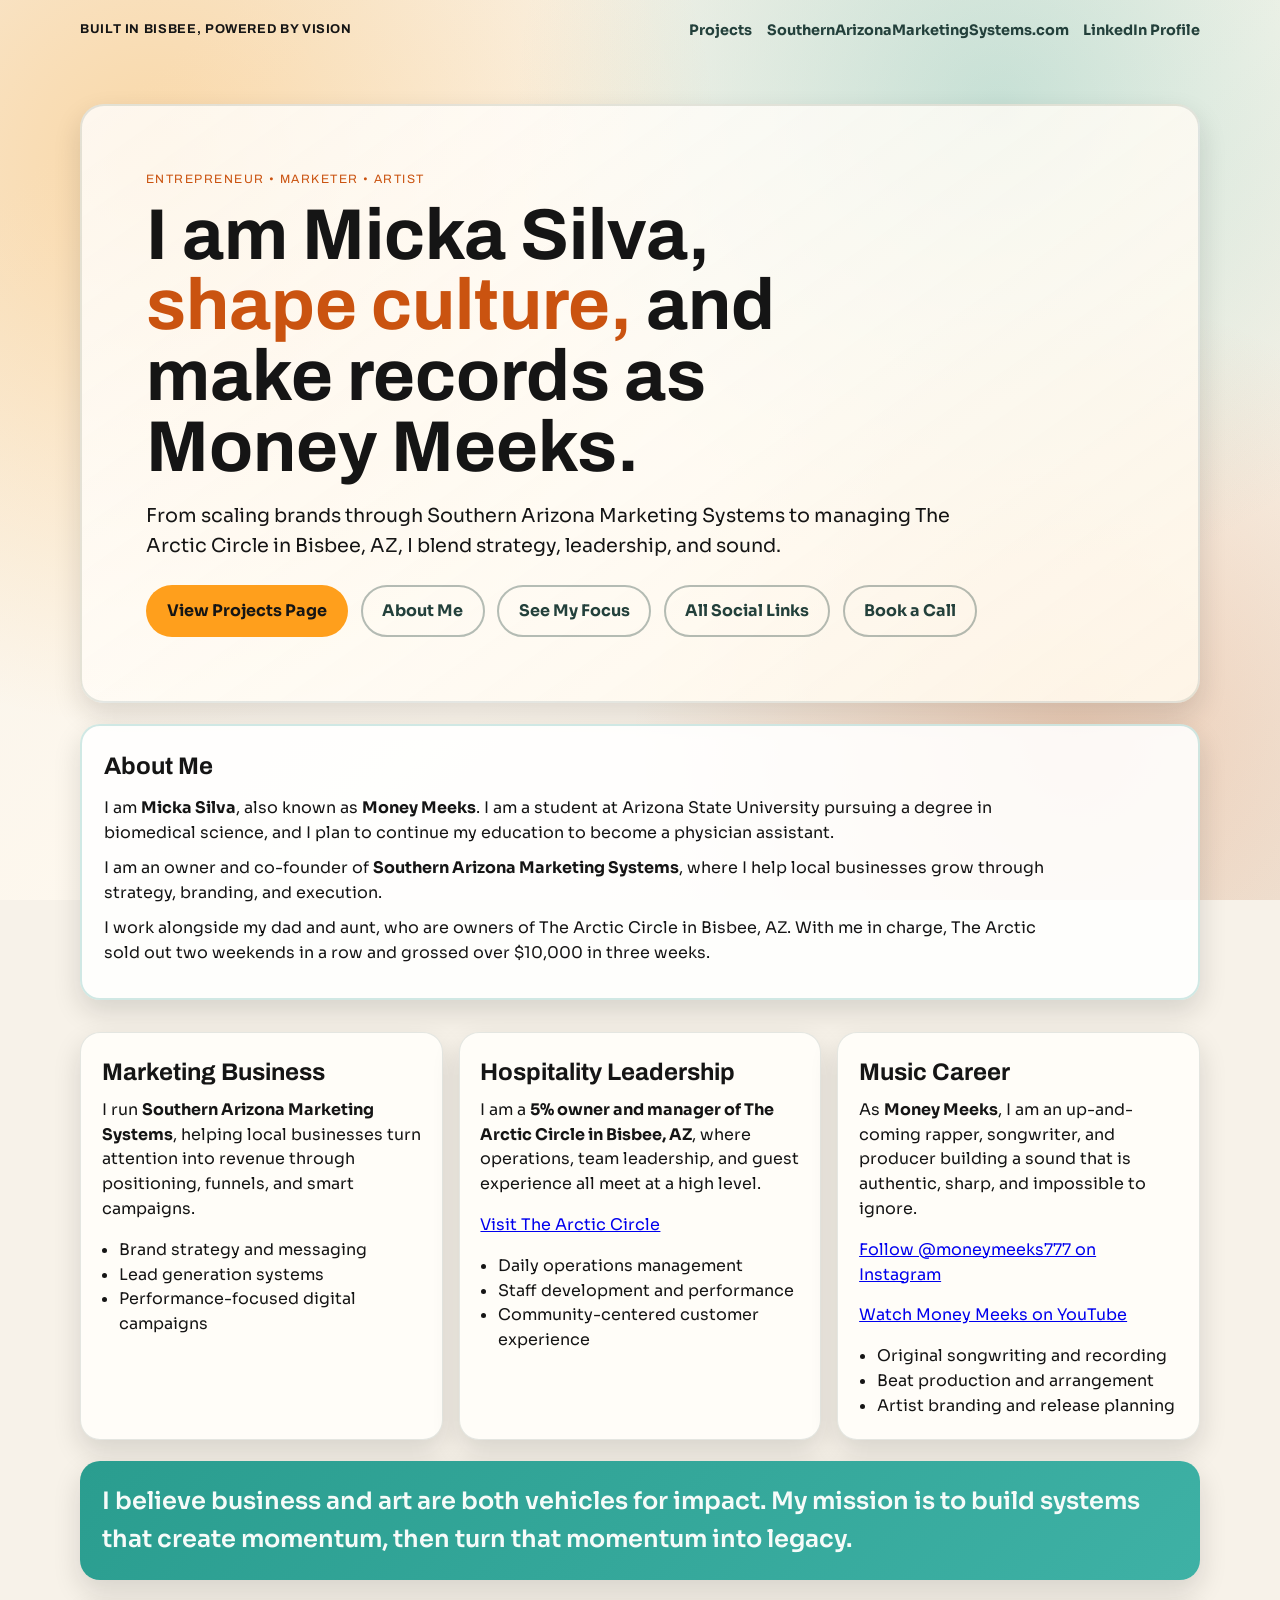
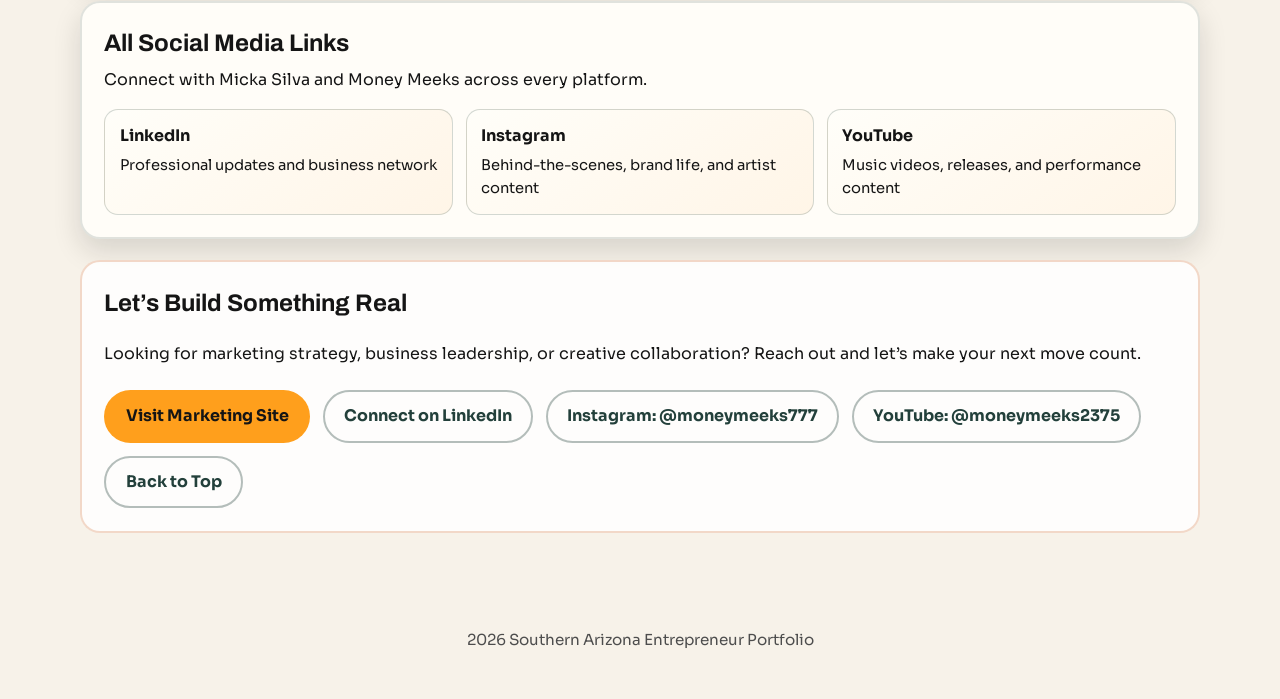
==== index.html @ 8064643f "new" ====
<!DOCTYPE html>
<html lang="en">
  <head>
    <meta charset="UTF-8" />
    <meta name="viewport" content="width=device-width, initial-scale=1.0" />
    <meta
      name="description"
      content="Portfolio of Micka Silva (Money Meeks): entrepreneur, Southern Arizona marketer, Arctic Circle manager, and rising rapper/producer."
    />
    <title>Micka Silva | Money Meeks</title>
    <link rel="preconnect" href="https://fonts.googleapis.com" />
    <link rel="preconnect" href="https://fonts.gstatic.com" crossorigin />
    <link
      href="https://fonts.googleapis.com/css2?family=Archivo:wght@400;600;700;900&family=Sora:wght@400;600;700&display=swap"
      rel="stylesheet"
    />
    <link rel="stylesheet" href="styles.css" />
  </head>
  <body>
    <div class="background-layer" aria-hidden="true"></div>

    <header class="site-header" id="top">
      <div class="brand">Built in Bisbee, Powered by Vision</div>
      <div>
        <a class="primary-link" href="projects.html">Projects</a>
        <a class="primary-link" href="https://SouthernArizonaMarketingSystems.com" target="_blank" rel="noreferrer"
          >SouthernArizonaMarketingSystems.com</a
        >
        <a class="primary-link" href="https://www.linkedin.com/in/michaela-silva-436a8a24b" target="_blank" rel="noreferrer"
          >LinkedIn Profile</a
        >
      </div>
    </header>

    <main>
      <section class="hero reveal">
        <p class="eyebrow">Entrepreneur • Marketer • Artist</p>
        <h1>
          I am Micka Silva,
          <span>shape culture,</span>
          and make records as Money Meeks.
        </h1>
        <p class="lead">
          From scaling brands through Southern Arizona Marketing Systems to managing The Arctic Circle in
          Bisbee, AZ, I blend strategy, leadership, and sound.
        </p>
        <div class="hero-cta">
          <a class="btn btn-solid" href="projects.html">View Projects Page</a>
          <a class="btn btn-ghost" href="#about">About Me</a>
          <a class="btn btn-ghost" href="#work">See My Focus</a>
          <a class="btn btn-ghost" href="#social">All Social Links</a>
          <a class="btn btn-ghost" href="#contact">Book a Call</a>
        </div>
      </section>

      <section id="about" class="about reveal">
        <h2>About Me</h2>
        <p>
          I am <strong>Micka Silva</strong>, also known as <strong>Money Meeks</strong>. I am a student at
          Arizona State University pursuing a degree in biomedical science, and I plan to continue my education
          to become a physician assistant.
        </p>
        <p>
          I am an owner and co-founder of <strong>Southern Arizona Marketing Systems</strong>, where I help
          local businesses grow through strategy, branding, and execution.
        </p>
        <p>
          I work alongside my dad and aunt, who are owners of The Arctic Circle in Bisbee, AZ. With me in
          charge, The Arctic sold out two weekends in a row and grossed over $10,000 in three weeks.
        </p>
      </section>

      <section id="work" class="grid-section">
        <article class="card reveal">
          <h2>Marketing Business</h2>
          <p>
            I run <strong>Southern Arizona Marketing Systems</strong>, helping local businesses turn attention
            into revenue through positioning, funnels, and smart campaigns.
          </p>
          <ul>
            <li>Brand strategy and messaging</li>
            <li>Lead generation systems</li>
            <li>Performance-focused digital campaigns</li>
          </ul>
        </article>

        <article class="card reveal">
          <h2>Hospitality Leadership</h2>
          <p>
            I am a <strong>5% owner and manager of The Arctic Circle in Bisbee, AZ</strong>, where operations,
            team leadership, and guest experience all meet at a high level.
          </p>
          <p>
            <a href="https://arcticcirclebisbeeaz.com/" target="_blank" rel="noreferrer">Visit The Arctic Circle</a>
          </p>
          <ul>
            <li>Daily operations management</li>
            <li>Staff development and performance</li>
            <li>Community-centered customer experience</li>
          </ul>
        </article>

        <article class="card reveal">
          <h2>Music Career</h2>
          <p>
            As <strong>Money Meeks</strong>, I am an up-and-coming rapper, songwriter, and producer building a
            sound that is authentic, sharp, and impossible to ignore.
          </p>
          <p>
            <a href="https://www.instagram.com/moneymeeks777/" target="_blank" rel="noreferrer">Follow @moneymeeks777 on Instagram</a>
          </p>
          <p>
            <a href="https://youtube.com/@moneymeeks2375?si=qXHFbJ45Eas8tCo8" target="_blank" rel="noreferrer">Watch Money Meeks on YouTube</a>
          </p>
          <ul>
            <li>Original songwriting and recording</li>
            <li>Beat production and arrangement</li>
            <li>Artist branding and release planning</li>
          </ul>
        </article>
      </section>

      <section class="statement reveal">
        <p>
          I believe business and art are both vehicles for impact. My mission is to build systems that create
          momentum, then turn that momentum into legacy.
        </p>
      </section>

      <section id="social" class="social reveal">
        <h2>All Social Media Links</h2>
        <p>Connect with Micka Silva and Money Meeks across every platform.</p>
        <div class="social-grid">
          <a class="social-link" href="https://www.linkedin.com/in/michaela-silva-436a8a24b" target="_blank" rel="noreferrer">
            LinkedIn
            <span>Professional updates and business network</span>
          </a>
          <a class="social-link" href="https://www.instagram.com/moneymeeks777/" target="_blank" rel="noreferrer">
            Instagram
            <span>Behind-the-scenes, brand life, and artist content</span>
          </a>
          <a class="social-link" href="https://youtube.com/@moneymeeks2375?si=qXHFbJ45Eas8tCo8" target="_blank" rel="noreferrer">
            YouTube
            <span>Music videos, releases, and performance content</span>
          </a>
        </div>
      </section>

      <section id="contact" class="contact reveal">
        <h2>Let’s Build Something Real</h2>
        <p>
          Looking for marketing strategy, business leadership, or creative collaboration? Reach out and let’s
          make your next move count.
        </p>
        <div class="contact-actions">
          <a class="btn btn-solid" href="https://SouthernArizonaMarketingSystems.com" target="_blank" rel="noreferrer"
            >Visit Marketing Site</a
          >
          <a class="btn btn-ghost" href="https://www.linkedin.com/in/michaela-silva-436a8a24b" target="_blank" rel="noreferrer"
            >Connect on LinkedIn</a
          >
          <a class="btn btn-ghost" href="https://www.instagram.com/moneymeeks777/" target="_blank" rel="noreferrer"
            >Instagram: @moneymeeks777</a
          >
          <a class="btn btn-ghost" href="https://youtube.com/@moneymeeks2375?si=qXHFbJ45Eas8tCo8" target="_blank" rel="noreferrer"
            >YouTube: @moneymeeks2375</a
          >
          <a class="btn btn-ghost" href="#top">Back to Top</a>
        </div>
      </section>
    </main>

    <footer>
      <p><span id="year"></span> Southern Arizona Entrepreneur Portfolio</p>
    </footer>

    <script src="script.js"></script>
  </body>
</html>
---- styles.css ----
:root {
  --ink: #151515;
  --cream: #f7f2e9;
  --sun: #ff9f1c;
  --rust: #ca5310;
  --teal: #2a9d8f;
  --slate: #23403b;
  --card: #fffdf8;
  --shadow: 0 12px 28px rgba(21, 21, 21, 0.14);
  --radius-lg: 20px;
  --radius-md: 14px;
}

* {
  box-sizing: border-box;
}

body {
  margin: 0;
  color: var(--ink);
  background: var(--cream);
  font-family: "Sora", sans-serif;
  line-height: 1.55;
  overflow-x: hidden;
}

.background-layer {
  position: fixed;
  inset: 0;
  z-index: -1;
  background:
    radial-gradient(circle at 12% 18%, rgba(255, 159, 28, 0.32), transparent 42%),
    radial-gradient(circle at 78% 12%, rgba(42, 157, 143, 0.26), transparent 38%),
    radial-gradient(circle at 84% 82%, rgba(202, 83, 16, 0.22), transparent 34%),
    linear-gradient(140deg, #f7f2e9 10%, #fff9ef 56%, #f2ebe0 100%);
}

.site-header {
  width: min(1120px, 92vw);
  margin: 0 auto;
  display: flex;
  justify-content: space-between;
  align-items: center;
  padding: 1.2rem 0;
}

.brand {
  font-family: "Archivo", sans-serif;
  font-weight: 700;
  letter-spacing: 0.05em;
  text-transform: uppercase;
  font-size: 0.8rem;
}

.primary-link {
  text-decoration: none;
  color: var(--slate);
  font-weight: 700;
  font-size: 0.9rem;
}

.site-header div:last-child {
  display: flex;
  gap: 0.9rem;
  flex-wrap: wrap;
  justify-content: flex-end;
}

main {
  width: min(1120px, 92vw);
  margin: 0 auto;
  padding: 1.5rem 0 5rem;
}

.hero {
  background: linear-gradient(145deg, rgba(255, 255, 255, 0.78), rgba(255, 248, 235, 0.9));
  border: 2px solid rgba(35, 64, 59, 0.12);
  border-radius: 24px;
  box-shadow: var(--shadow);
  padding: clamp(1.8rem, 5vw, 4rem);
  margin-top: 1.2rem;
}

.eyebrow {
  margin: 0;
  font-family: "Archivo", sans-serif;
  text-transform: uppercase;
  letter-spacing: 0.12em;
  font-size: 0.76rem;
  color: var(--rust);
}

h1,
h2 {
  font-family: "Archivo", sans-serif;
  margin-top: 0;
}

h1 {
  font-size: clamp(2.05rem, 7vw, 4.5rem);
  line-height: 0.98;
  margin: 0.7rem 0 1rem;
  max-width: 15ch;
}

h1 span {
  color: var(--rust);
}

.lead {
  font-size: clamp(1rem, 2.5vw, 1.2rem);
  max-width: 58ch;
}

.hero-cta,
.contact-actions {
  display: flex;
  gap: 0.8rem;
  flex-wrap: wrap;
  margin-top: 1.5rem;
}

.btn {
  text-decoration: none;
  border-radius: 999px;
  padding: 0.74rem 1.2rem;
  border: 2px solid transparent;
  font-weight: 700;
  transition: transform 180ms ease, box-shadow 180ms ease, background-color 180ms ease;
}

.btn:hover {
  transform: translateY(-2px);
  box-shadow: 0 7px 14px rgba(0, 0, 0, 0.16);
}

.btn-solid {
  background: var(--sun);
  color: var(--ink);
}

.btn-ghost {
  border-color: rgba(35, 64, 59, 0.34);
  color: var(--slate);
}

.grid-section {
  margin-top: 2rem;
  display: grid;
  grid-template-columns: repeat(12, 1fr);
  gap: 1rem;
}

.projects-grid {
  margin-top: 2rem;
  display: grid;
  grid-template-columns: repeat(12, 1fr);
  gap: 1rem;
}

.project-card {
  grid-column: span 4;
  background: linear-gradient(145deg, #fffdf8, #fff5e7);
  border-radius: var(--radius-lg);
  padding: 1.3rem;
  border: 1px solid rgba(35, 64, 59, 0.14);
  box-shadow: var(--shadow);
}

.project-card h2 {
  font-size: clamp(1.25rem, 3vw, 1.5rem);
  margin-bottom: 0.4rem;
}

.project-card p {
  margin-top: 0;
}

.project-card ul {
  margin: 0;
  padding-left: 1.1rem;
}

.about {
  margin-top: 1.3rem;
  background: #ffffffde;
  border: 2px solid rgba(42, 157, 143, 0.22);
  border-radius: var(--radius-lg);
  box-shadow: var(--shadow);
  padding: 1.4rem;
}

.about h2 {
  margin-bottom: 0.45rem;
}

.about p {
  margin: 0.65rem 0;
  max-width: 80ch;
}

.card {
  grid-column: span 4;
  background: var(--card);
  border-radius: var(--radius-lg);
  padding: 1.3rem;
  border: 1px solid rgba(35, 64, 59, 0.12);
  box-shadow: var(--shadow);
}

.card h2 {
  font-size: clamp(1.25rem, 3vw, 1.5rem);
  margin-bottom: 0.4rem;
}

.card p {
  margin-top: 0;
}

.card ul {
  margin: 0;
  padding-left: 1.1rem;
}

.statement {
  margin-top: 1.3rem;
  background: linear-gradient(136deg, var(--teal), #3eb1a5);
  color: #f6fbf9;
  border-radius: var(--radius-lg);
  padding: 1.4rem;
  box-shadow: var(--shadow);
}

.statement p {
  margin: 0;
  font-size: clamp(1.08rem, 2.7vw, 1.5rem);
  font-weight: 600;
}

.contact {
  margin-top: 1.3rem;
  background: #ffffffd9;
  border: 2px solid rgba(202, 83, 16, 0.22);
  border-radius: var(--radius-lg);
  padding: 1.4rem;
}

.social {
  margin-top: 1.3rem;
  background: #fffdf8;
  border: 2px solid rgba(35, 64, 59, 0.14);
  border-radius: var(--radius-lg);
  padding: 1.4rem;
  box-shadow: var(--shadow);
}

.social h2 {
  margin-bottom: 0.35rem;
}

.social p {
  margin-top: 0;
}

.social-grid {
  display: grid;
  grid-template-columns: repeat(3, 1fr);
  gap: 0.8rem;
}

.social-link {
  text-decoration: none;
  border: 1px solid rgba(35, 64, 59, 0.2);
  border-radius: var(--radius-md);
  padding: 0.9rem;
  color: var(--ink);
  font-weight: 700;
  background: linear-gradient(145deg, #fffef9, #fff5e7);
  transition: transform 180ms ease, box-shadow 180ms ease, border-color 180ms ease;
}

.social-link:hover {
  transform: translateY(-2px);
  box-shadow: 0 7px 14px rgba(0, 0, 0, 0.12);
  border-color: rgba(202, 83, 16, 0.4);
}

.social-link span {
  display: block;
  margin-top: 0.3rem;
  font-weight: 400;
  font-size: 0.92rem;
}

footer {
  text-align: center;
  padding: 0 1rem 2rem;
  color: #4d4d4d;
  font-size: 0.95rem;
}

.reveal {
  opacity: 0;
  transform: translateY(22px);
  animation: rise 700ms ease forwards;
}

.grid-section .card:nth-child(1) {
  animation-delay: 120ms;
}

.grid-section .card:nth-child(2) {
  animation-delay: 260ms;
}

.grid-section .card:nth-child(3) {
  animation-delay: 380ms;
}

.projects-grid .project-card:nth-child(1) {
  animation-delay: 120ms;
}

.projects-grid .project-card:nth-child(2) {
  animation-delay: 260ms;
}

.projects-grid .project-card:nth-child(3) {
  animation-delay: 380ms;
}

.about.reveal {
  animation-delay: 180ms;
}

.statement.reveal {
  animation-delay: 460ms;
}

.social.reveal {
  animation-delay: 520ms;
}

.contact.reveal {
  animation-delay: 600ms;
}

@keyframes rise {
  to {
    opacity: 1;
    transform: translateY(0);
  }
}

@media (max-width: 960px) {
  .card {
    grid-column: span 6;
  }

  .project-card {
    grid-column: span 6;
  }

  .social-grid {
    grid-template-columns: 1fr 1fr;
  }
}

@media (max-width: 720px) {
  .site-header {
    flex-direction: column;
    align-items: flex-start;
    gap: 0.5rem;
  }

  .site-header div:last-child {
    justify-content: flex-start;
  }

  .card {
    grid-column: span 12;
  }

  .project-card {
    grid-column: span 12;
  }

  .social-grid {
    grid-template-columns: 1fr;
  }

  .hero {
    padding: 1.4rem;
  }
}
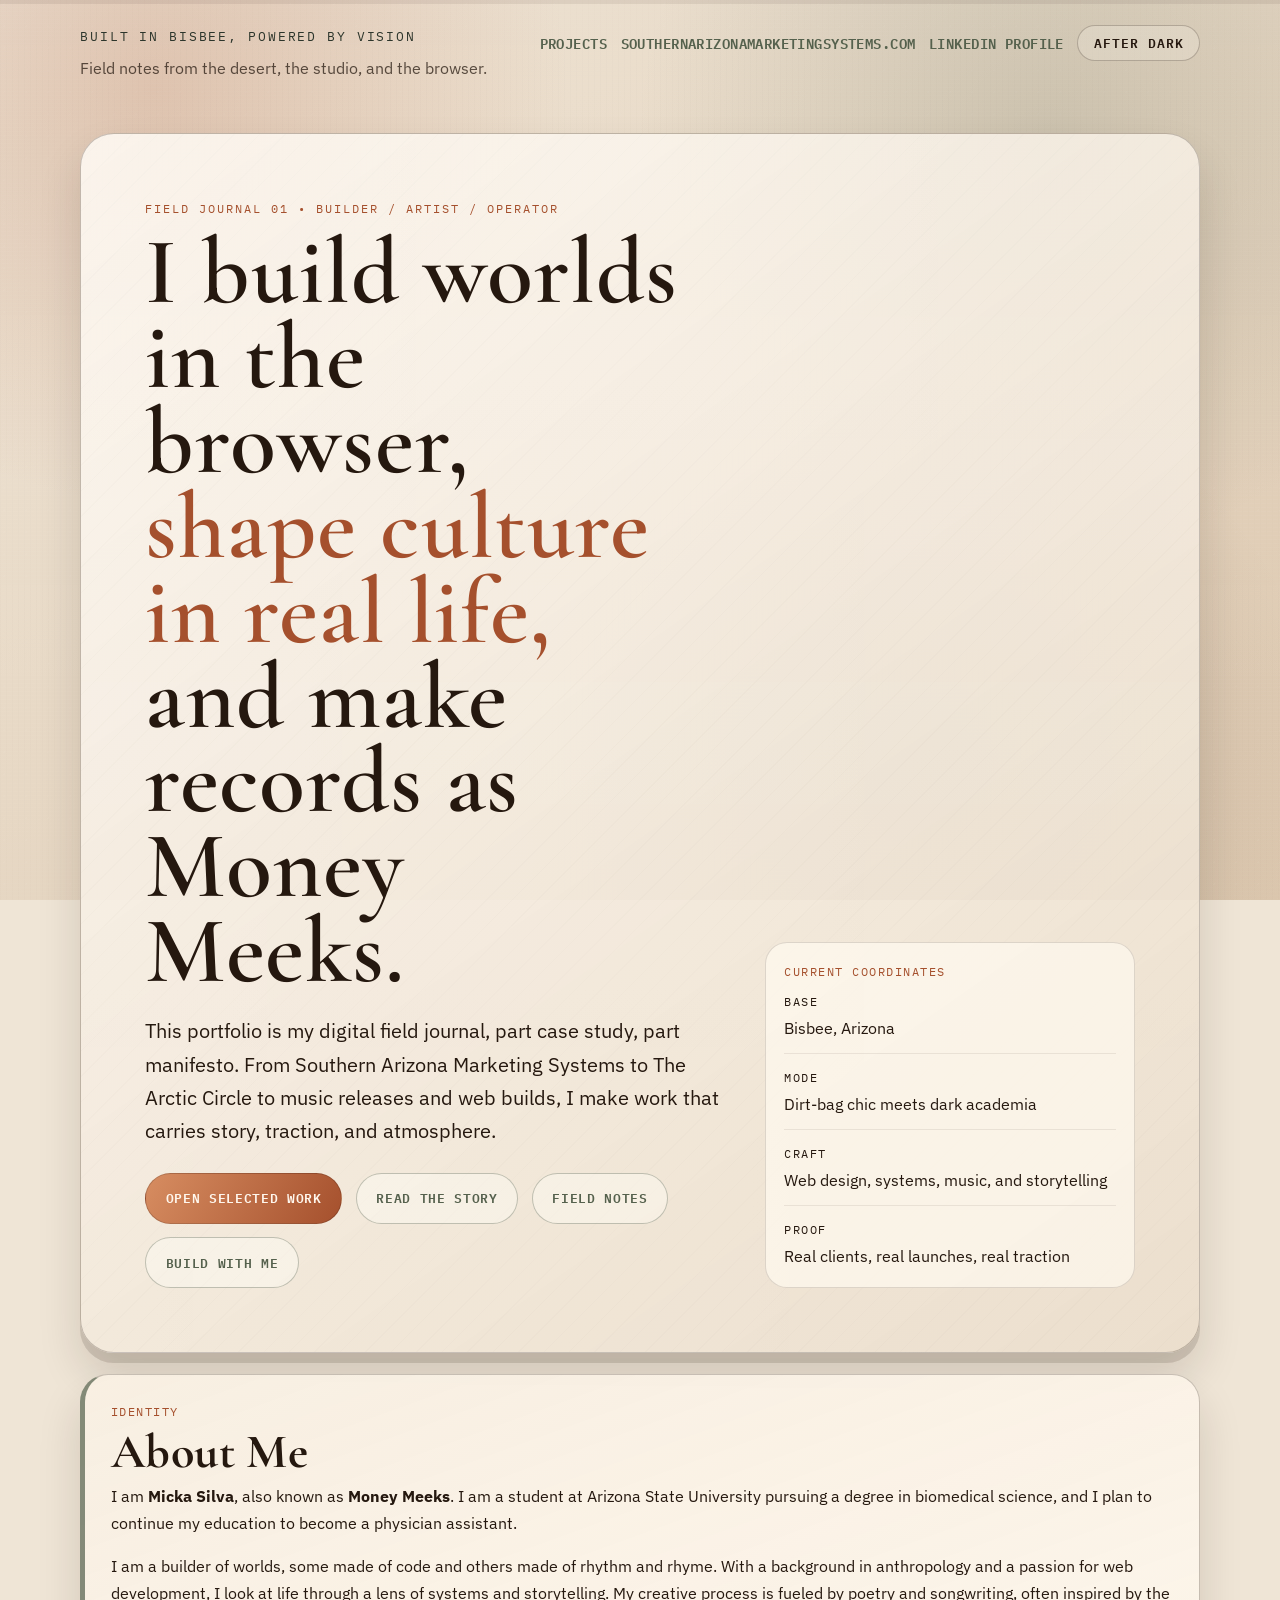
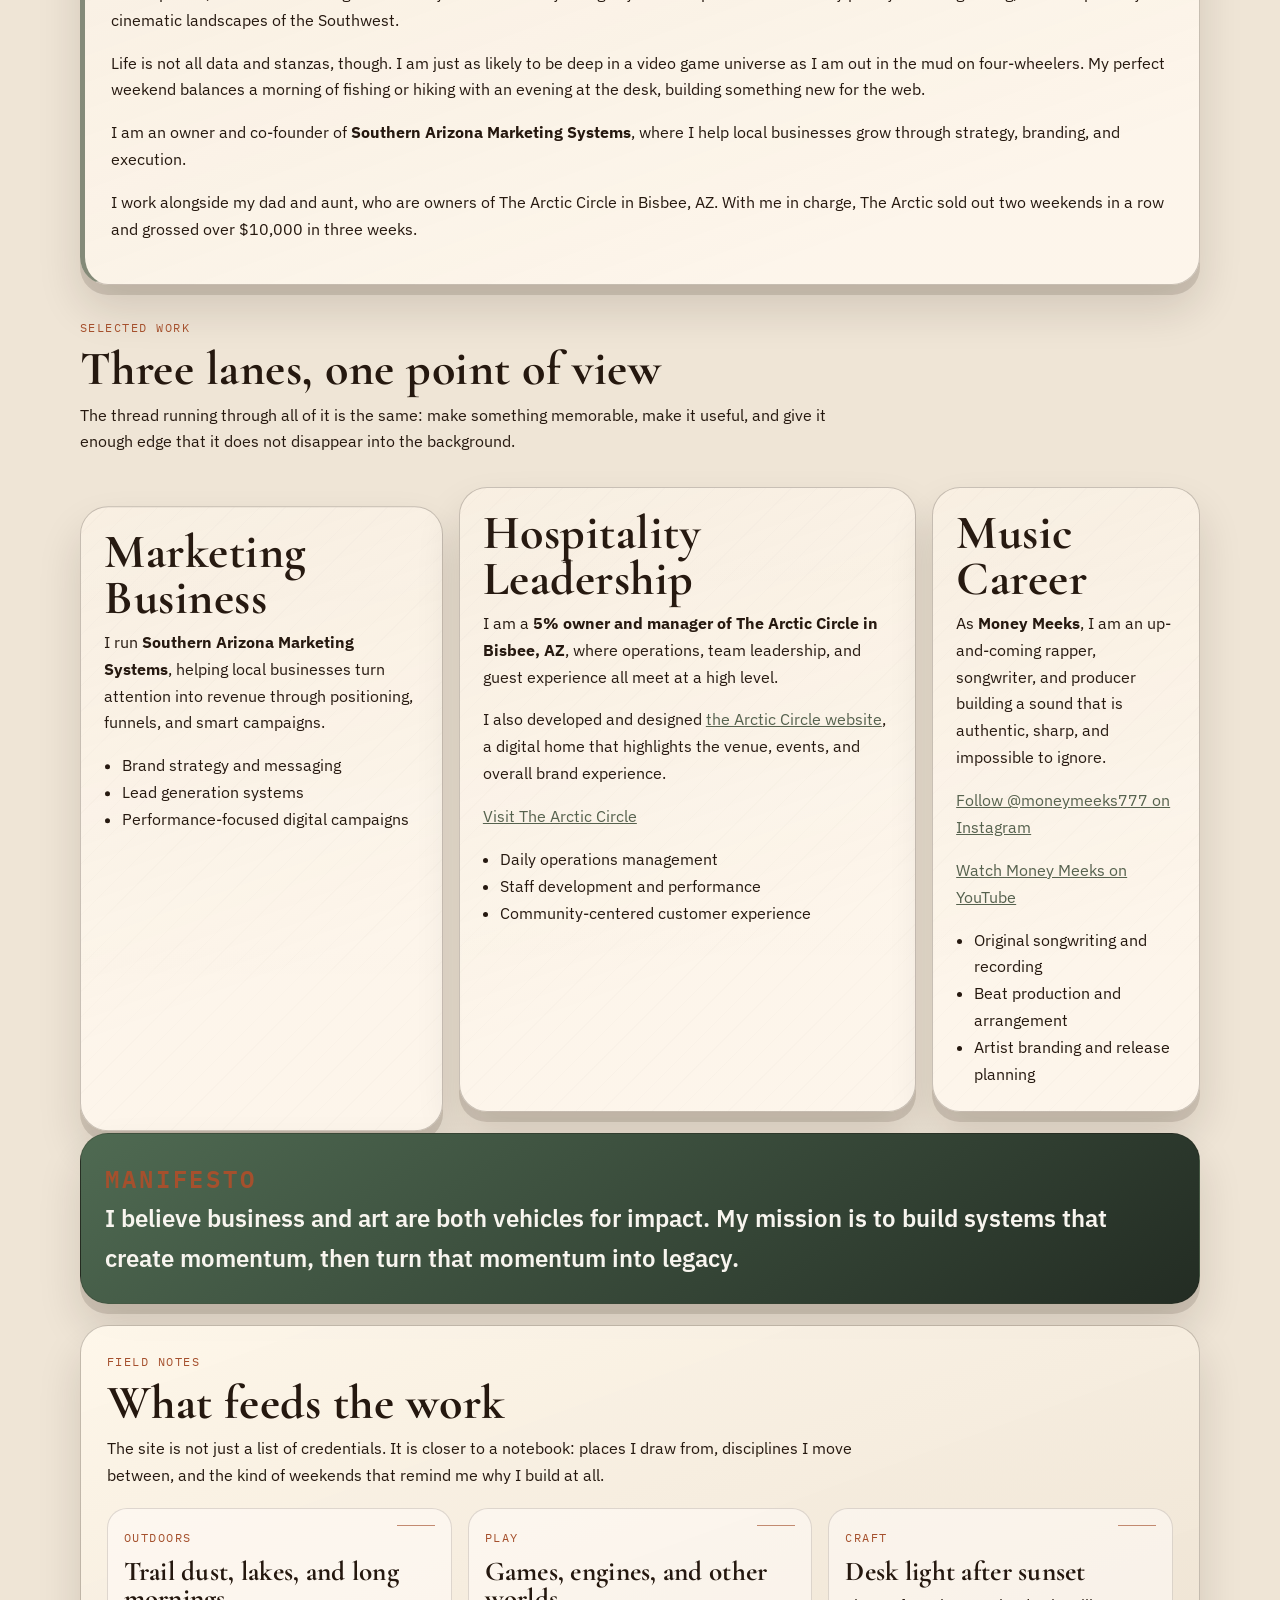
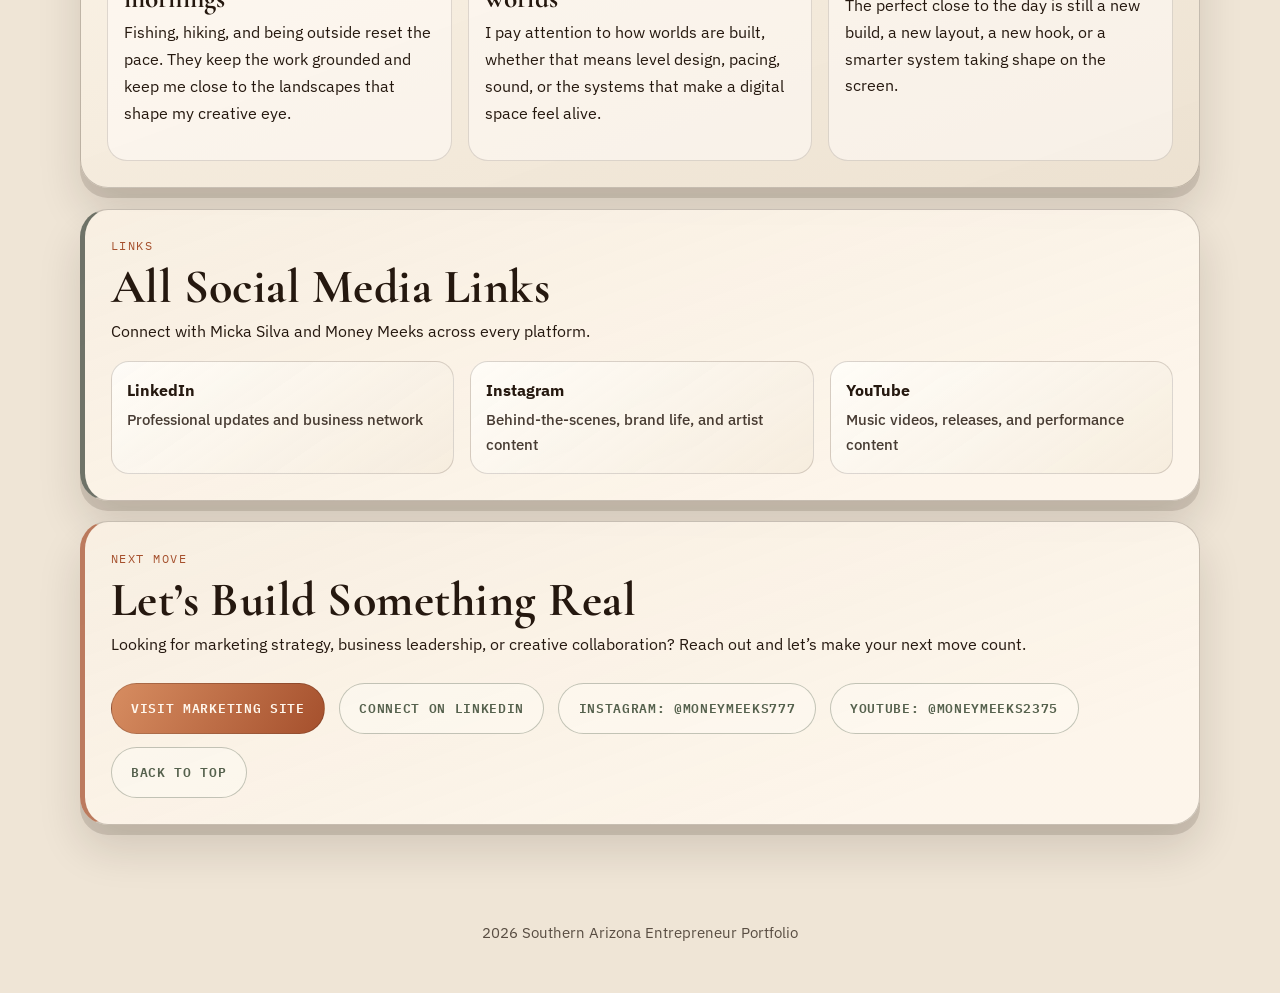
==== commit b31ca073: "freeeee" ====
--- a/index.html
+++ b/index.html
@@ -11,49 +11,72 @@
     <link rel="preconnect" href="https://fonts.googleapis.com" />
     <link rel="preconnect" href="https://fonts.gstatic.com" crossorigin />
     <link
-      href="https://fonts.googleapis.com/css2?family=Archivo:wght@400;600;700;900&family=Sora:wght@400;600;700&display=swap"
+      href="https://fonts.googleapis.com/css2?family=Cormorant+Garamond:wght@500;600;700&family=IBM+Plex+Mono:wght@400;500;600&family=IBM+Plex+Sans:wght@400;500;600;700&display=swap"
       rel="stylesheet"
     />
     <link rel="stylesheet" href="styles.css" />
   </head>
-  <body>
+  <body data-page="home" data-theme="day">
     <div class="background-layer" aria-hidden="true"></div>
+    <div class="page-progress" aria-hidden="true">
+      <span class="page-progress-bar"></span>
+    </div>
 
     <header class="site-header" id="top">
-      <div class="brand">Built in Bisbee, Powered by Vision</div>
-      <div>
-        <a class="primary-link" href="projects.html">Projects</a>
-        <a class="primary-link" href="https://SouthernArizonaMarketingSystems.com" target="_blank" rel="noreferrer"
-          >SouthernArizonaMarketingSystems.com</a
-        >
-        <a class="primary-link" href="https://www.linkedin.com/in/michaela-silva-436a8a24b" target="_blank" rel="noreferrer"
-          >LinkedIn Profile</a
-        >
+      <div class="brand-block">
+        <div class="brand">Built in Bisbee, Powered by Vision</div>
+        <p class="brand-caption">Field notes from the desert, the studio, and the browser.</p>
+      </div>
+      <div class="header-actions">
+        <div class="nav-links">
+          <a class="primary-link" href="projects.html">Projects</a>
+          <a class="primary-link" href="https://SouthernArizonaMarketingSystems.com" target="_blank" rel="noreferrer"
+            >SouthernArizonaMarketingSystems.com</a
+          >
+          <a class="primary-link" href="https://www.linkedin.com/in/michaela-silva-436a8a24b" target="_blank" rel="noreferrer"
+            >LinkedIn Profile</a
+          >
+        </div>
+        <button class="mode-toggle" type="button" aria-label="Switch color mode">After Dark</button>
       </div>
     </header>
 
     <main>
       <section class="hero reveal">
-        <p class="eyebrow">Entrepreneur • Marketer • Artist</p>
-        <h1>
-          I am Micka Silva,
-          <span>shape culture,</span>
-          and make records as Money Meeks.
-        </h1>
-        <p class="lead">
-          From scaling brands through Southern Arizona Marketing Systems to managing The Arctic Circle in
-          Bisbee, AZ, I blend strategy, leadership, and sound.
-        </p>
-        <div class="hero-cta">
-          <a class="btn btn-solid" href="projects.html">View Projects Page</a>
-          <a class="btn btn-ghost" href="#about">About Me</a>
-          <a class="btn btn-ghost" href="#work">See My Focus</a>
-          <a class="btn btn-ghost" href="#social">All Social Links</a>
-          <a class="btn btn-ghost" href="#contact">Book a Call</a>
+        <div class="hero-layout">
+          <div class="hero-copy">
+            <p class="eyebrow">Field Journal 01 • Builder / Artist / Operator</p>
+            <h1>
+              I build worlds in the browser,
+              <span>shape culture in real life,</span>
+              and make records as Money Meeks.
+            </h1>
+            <p class="lead">
+              This portfolio is my digital field journal, part case study, part manifesto. From Southern Arizona
+              Marketing Systems to The Arctic Circle to music releases and web builds, I make work that carries
+              story, traction, and atmosphere.
+            </p>
+            <div class="hero-cta">
+              <a class="btn btn-solid" href="projects.html">Open Selected Work</a>
+              <a class="btn btn-ghost" href="#about">Read the Story</a>
+              <a class="btn btn-ghost" href="#field-notes">Field Notes</a>
+              <a class="btn btn-ghost" href="#contact">Build With Me</a>
+            </div>
+          </div>
+          <aside class="hero-notes">
+            <p class="section-label">Current Coordinates</p>
+            <ul class="meta-list">
+              <li><span>Base</span> Bisbee, Arizona</li>
+              <li><span>Mode</span> Dirt-bag chic meets dark academia</li>
+              <li><span>Craft</span> Web design, systems, music, and storytelling</li>
+              <li><span>Proof</span> Real clients, real launches, real traction</li>
+            </ul>
+          </aside>
         </div>
       </section>
 
       <section id="about" class="about reveal">
+        <p class="section-label">Identity</p>
         <h2>About Me</h2>
         <p>
           I am <strong>Micka Silva</strong>, also known as <strong>Money Meeks</strong>. I am a student at
@@ -61,12 +84,32 @@
           to become a physician assistant.
         </p>
         <p>
+          I am a builder of worlds, some made of code and others made of rhythm and rhyme. With a background in
+          anthropology and a passion for web development, I look at life through a lens of systems and
+          storytelling. My creative process is fueled by poetry and songwriting, often inspired by the cinematic
+          landscapes of the Southwest.
+        </p>
+        <p>
+          Life is not all data and stanzas, though. I am just as likely to be deep in a video game universe as
+          I am out in the mud on four-wheelers. My perfect weekend balances a morning of fishing or hiking with
+          an evening at the desk, building something new for the web.
+        </p>
+        <p>
           I am an owner and co-founder of <strong>Southern Arizona Marketing Systems</strong>, where I help
           local businesses grow through strategy, branding, and execution.
         </p>
         <p>
           I work alongside my dad and aunt, who are owners of The Arctic Circle in Bisbee, AZ. With me in
           charge, The Arctic sold out two weekends in a row and grossed over $10,000 in three weeks.
+        </p>
+      </section>
+
+      <section class="section-intro reveal">
+        <p class="section-label">Selected Work</p>
+        <h2>Three lanes, one point of view</h2>
+        <p>
+          The thread running through all of it is the same: make something memorable, make it useful, and give
+          it enough edge that it does not disappear into the background.
         </p>
       </section>
 
@@ -91,6 +134,11 @@
             team leadership, and guest experience all meet at a high level.
           </p>
           <p>
+            I also developed and designed
+            <a href="https://arcticcirclebisbeeaz.com/" target="_blank" rel="noreferrer">the Arctic Circle website</a>,
+            a digital home that highlights the venue, events, and overall brand experience.
+          </p>
+          <p>
             <a href="https://arcticcirclebisbeeaz.com/" target="_blank" rel="noreferrer">Visit The Arctic Circle</a>
           </p>
           <ul>
@@ -121,13 +169,52 @@
       </section>
 
       <section class="statement reveal">
+        <p class="section-label">Manifesto</p>
         <p>
           I believe business and art are both vehicles for impact. My mission is to build systems that create
           momentum, then turn that momentum into legacy.
         </p>
       </section>
 
+      <section id="field-notes" class="field-notes reveal">
+        <div class="section-intro">
+          <p class="section-label">Field Notes</p>
+          <h2>What feeds the work</h2>
+          <p>
+            The site is not just a list of credentials. It is closer to a notebook: places I draw from,
+            disciplines I move between, and the kind of weekends that remind me why I build at all.
+          </p>
+        </div>
+        <div class="timeline">
+          <article class="timeline-entry reveal">
+            <p class="timeline-tag">Outdoors</p>
+            <h3>Trail dust, lakes, and long mornings</h3>
+            <p>
+              Fishing, hiking, and being outside reset the pace. They keep the work grounded and keep me close
+              to the landscapes that shape my creative eye.
+            </p>
+          </article>
+          <article class="timeline-entry reveal">
+            <p class="timeline-tag">Play</p>
+            <h3>Games, engines, and other worlds</h3>
+            <p>
+              I pay attention to how worlds are built, whether that means level design, pacing, sound, or the
+              systems that make a digital space feel alive.
+            </p>
+          </article>
+          <article class="timeline-entry reveal">
+            <p class="timeline-tag">Craft</p>
+            <h3>Desk light after sunset</h3>
+            <p>
+              The perfect close to the day is still a new build, a new layout, a new hook, or a smarter system
+              taking shape on the screen.
+            </p>
+          </article>
+        </div>
+      </section>
+
       <section id="social" class="social reveal">
+        <p class="section-label">Links</p>
         <h2>All Social Media Links</h2>
         <p>Connect with Micka Silva and Money Meeks across every platform.</p>
         <div class="social-grid">
@@ -147,6 +234,7 @@
       </section>
 
       <section id="contact" class="contact reveal">
+        <p class="section-label">Next Move</p>
         <h2>Let’s Build Something Real</h2>
         <p>
           Looking for marketing strategy, business leadership, or creative collaboration? Reach out and let’s
--- a/styles.css
+++ b/styles.css
@@ -1,38 +1,97 @@
 :root {
-  --ink: #151515;
-  --cream: #f7f2e9;
-  --sun: #ff9f1c;
-  --rust: #ca5310;
-  --teal: #2a9d8f;
-  --slate: #23403b;
-  --card: #fffdf8;
-  --shadow: 0 12px 28px rgba(21, 21, 21, 0.14);
-  --radius-lg: 20px;
-  --radius-md: 14px;
+  --ink: #25180f;
+  --paper: #efe5d6;
+  --paper-deep: #ddc8af;
+  --stone: #8f7b66;
+  --clay: #a5502d;
+  --sage: #55614d;
+  --pine: #2c352b;
+  --night: #14100d;
+  --mist: rgba(255, 249, 240, 0.7);
+  --line: rgba(37, 24, 15, 0.14);
+  --line-strong: rgba(37, 24, 15, 0.24);
+  --card: rgba(255, 248, 238, 0.84);
+  --card-strong: rgba(248, 239, 226, 0.95);
+  --shadow-soft: 0 24px 44px rgba(33, 21, 12, 0.14);
+  --shadow-hard: 0 10px 0 rgba(52, 35, 21, 0.14);
+  --radius-lg: 28px;
+  --radius-md: 18px;
+}
+
+body[data-theme="night"] {
+  --ink: #f3e8d9;
+  --paper: #17120f;
+  --paper-deep: #241c18;
+  --stone: #bda992;
+  --clay: #d98a5a;
+  --sage: #a4b391;
+  --pine: #d7cfbf;
+  --night: #090807;
+  --mist: rgba(35, 28, 25, 0.72);
+  --line: rgba(243, 232, 217, 0.12);
+  --line-strong: rgba(243, 232, 217, 0.2);
+  --card: rgba(29, 22, 18, 0.86);
+  --card-strong: rgba(36, 28, 24, 0.96);
+  --shadow-soft: 0 24px 54px rgba(0, 0, 0, 0.34);
+  --shadow-hard: 0 10px 0 rgba(0, 0, 0, 0.2);
 }
 
 * {
   box-sizing: border-box;
+}
+
+html {
+  scroll-behavior: smooth;
 }
 
 body {
   margin: 0;
   color: var(--ink);
-  background: var(--cream);
-  font-family: "Sora", sans-serif;
-  line-height: 1.55;
+  background: var(--paper);
+  font-family: "IBM Plex Sans", sans-serif;
+  line-height: 1.68;
   overflow-x: hidden;
+  transition: background-color 220ms ease, color 220ms ease;
 }
 
 .background-layer {
   position: fixed;
   inset: 0;
-  z-index: -1;
+  z-index: -2;
   background:
-    radial-gradient(circle at 12% 18%, rgba(255, 159, 28, 0.32), transparent 42%),
-    radial-gradient(circle at 78% 12%, rgba(42, 157, 143, 0.26), transparent 38%),
-    radial-gradient(circle at 84% 82%, rgba(202, 83, 16, 0.22), transparent 34%),
-    linear-gradient(140deg, #f7f2e9 10%, #fff9ef 56%, #f2ebe0 100%);
+    radial-gradient(circle at 12% 10%, rgba(165, 80, 45, 0.22), transparent 30%),
+    radial-gradient(circle at 82% 16%, rgba(85, 97, 77, 0.2), transparent 32%),
+    radial-gradient(circle at 72% 86%, rgba(37, 24, 15, 0.14), transparent 34%),
+    linear-gradient(145deg, var(--paper) 0%, var(--paper-deep) 100%);
+}
+
+.background-layer::after {
+  content: "";
+  position: absolute;
+  inset: 0;
+  opacity: 0.32;
+  pointer-events: none;
+  background-image:
+    linear-gradient(rgba(255, 255, 255, 0.05), rgba(255, 255, 255, 0.01)),
+    repeating-linear-gradient(0deg, rgba(255, 255, 255, 0.05) 0 1px, transparent 1px 4px),
+    repeating-linear-gradient(90deg, rgba(37, 24, 15, 0.03) 0 1px, transparent 1px 6px),
+    radial-gradient(circle at 20% 20%, rgba(255, 255, 255, 0.09) 0 1px, transparent 1px 100%);
+  background-size: auto, auto, auto, 22px 22px;
+}
+
+.page-progress {
+  position: fixed;
+  inset: 0 0 auto;
+  height: 4px;
+  z-index: 10;
+  background: rgba(37, 24, 15, 0.08);
+}
+
+.page-progress-bar {
+  display: block;
+  width: 0;
+  height: 100%;
+  background: linear-gradient(90deg, var(--sage), var(--clay));
 }
 
 .site-header {
@@ -40,195 +99,420 @@
   margin: 0 auto;
   display: flex;
   justify-content: space-between;
+  align-items: flex-start;
+  gap: 1.25rem;
+  padding: 1.55rem 0 1rem;
+}
+
+.brand-block {
+  max-width: 26rem;
+}
+
+.brand {
+  font-family: "IBM Plex Mono", monospace;
+  font-size: 0.84rem;
+  letter-spacing: 0.14em;
+  text-transform: uppercase;
+  color: var(--pine);
+}
+
+.brand-caption {
+  margin: 0.45rem 0 0;
+  color: rgba(37, 24, 15, 0.74);
+}
+
+body[data-theme="night"] .brand-caption {
+  color: rgba(243, 232, 217, 0.74);
+}
+
+.header-actions,
+.nav-links,
+.hero-cta,
+.contact-actions {
+  display: flex;
+  gap: 0.85rem;
+  flex-wrap: wrap;
+}
+
+.header-actions {
+  justify-content: flex-end;
   align-items: center;
-  padding: 1.2rem 0;
-}
-
-.brand {
-  font-family: "Archivo", sans-serif;
-  font-weight: 700;
-  letter-spacing: 0.05em;
-  text-transform: uppercase;
-  font-size: 0.8rem;
+}
+
+.nav-links {
+  justify-content: flex-end;
 }
 
 .primary-link {
   text-decoration: none;
-  color: var(--slate);
-  font-weight: 700;
-  font-size: 0.9rem;
-}
-
-.site-header div:last-child {
-  display: flex;
-  gap: 0.9rem;
-  flex-wrap: wrap;
-  justify-content: flex-end;
+  color: var(--sage);
+  font: 600 0.88rem/1 "IBM Plex Mono", monospace;
+  letter-spacing: 0.03em;
+  text-transform: uppercase;
+  border-bottom: 1px solid transparent;
+  transition: color 180ms ease, border-color 180ms ease;
+}
+
+.primary-link:hover {
+  color: var(--clay);
+  border-color: rgba(165, 80, 45, 0.45);
+}
+
+.mode-toggle {
+  appearance: none;
+  border: 1px solid var(--line-strong);
+  background: rgba(255, 249, 240, 0.22);
+  color: var(--ink);
+  padding: 0.68rem 0.95rem;
+  border-radius: 999px;
+  font: 600 0.8rem/1 "IBM Plex Mono", monospace;
+  letter-spacing: 0.08em;
+  text-transform: uppercase;
+  cursor: pointer;
+  transition: transform 180ms ease, border-color 180ms ease, background-color 180ms ease;
+}
+
+.mode-toggle:hover {
+  transform: translateY(-1px);
+  border-color: var(--clay);
 }
 
 main {
   width: min(1120px, 92vw);
   margin: 0 auto;
-  padding: 1.5rem 0 5rem;
+  padding: 1rem 0 5rem;
+}
+
+.hero,
+.about,
+.contact,
+.social,
+.field-notes,
+.statement,
+.project-card,
+.card {
+  box-shadow: var(--shadow-soft), var(--shadow-hard);
 }
 
 .hero {
-  background: linear-gradient(145deg, rgba(255, 255, 255, 0.78), rgba(255, 248, 235, 0.9));
-  border: 2px solid rgba(35, 64, 59, 0.12);
-  border-radius: 24px;
-  box-shadow: var(--shadow);
+  position: relative;
+  isolation: isolate;
+  overflow: hidden;
+  margin-top: 1.2rem;
   padding: clamp(1.8rem, 5vw, 4rem);
-  margin-top: 1.2rem;
+  border: 1px solid var(--line-strong);
+  border-radius: 34px;
+  background:
+    linear-gradient(145deg, rgba(255, 251, 245, 0.84), rgba(235, 222, 204, 0.92)),
+    linear-gradient(90deg, rgba(255, 255, 255, 0.06), transparent);
+}
+
+body[data-theme="night"] .hero {
+  background:
+    linear-gradient(145deg, rgba(31, 24, 21, 0.9), rgba(21, 17, 14, 0.96)),
+    linear-gradient(90deg, rgba(255, 255, 255, 0.03), transparent);
+}
+
+.hero::before {
+  content: "";
+  position: absolute;
+  inset: auto -10% -46% auto;
+  width: 420px;
+  height: 420px;
+  border-radius: 48% 52% 60% 40% / 40% 51% 49% 60%;
+  background: radial-gradient(circle, rgba(165, 80, 45, 0.34), rgba(165, 80, 45, 0));
+  z-index: -1;
+}
+
+.hero::after,
+.project-card::after,
+.card::after {
+  content: "";
+  position: absolute;
+  inset: 0;
+  pointer-events: none;
+  background-image:
+    linear-gradient(rgba(255, 255, 255, 0.04), transparent),
+    repeating-linear-gradient(135deg, rgba(37, 24, 15, 0.035) 0 1px, transparent 1px 18px);
+  opacity: 0.36;
+}
+
+.hero-layout {
+  display: grid;
+  grid-template-columns: minmax(0, 1.45fr) minmax(280px, 0.9fr);
+  gap: 1.5rem;
+  align-items: end;
+}
+
+.hero-copy,
+.hero-notes {
+  position: relative;
+  z-index: 1;
+}
+
+.hero-notes {
+  padding: 1.1rem 1.15rem;
+  border-radius: 22px;
+  background: var(--mist);
+  border: 1px solid var(--line);
+}
+
+.eyebrow,
+.section-label,
+.timeline-tag,
+.meta-list span,
+.project-meta span,
+.btn,
+.primary-link {
+  font-family: "IBM Plex Mono", monospace;
 }
 
 .eyebrow {
   margin: 0;
-  font-family: "Archivo", sans-serif;
+  text-transform: uppercase;
+  letter-spacing: 0.16em;
+  font-size: 0.78rem;
+  color: var(--clay);
+}
+
+.section-label,
+.timeline-tag,
+.meta-list span,
+.project-meta span {
+  font-size: 0.78rem;
   text-transform: uppercase;
   letter-spacing: 0.12em;
-  font-size: 0.76rem;
-  color: var(--rust);
+}
+
+.section-label {
+  margin: 0 0 0.55rem;
+  color: var(--clay);
 }
 
 h1,
+h2,
+h3 {
+  margin-top: 0;
+  font-family: "Cormorant Garamond", serif;
+  letter-spacing: 0.01em;
+}
+
+h1 {
+  max-width: 12ch;
+  margin: 0.7rem 0 1rem;
+  font-size: clamp(3.2rem, 8vw, 5.9rem);
+  line-height: 0.9;
+  font-weight: 600;
+}
+
+h1 span {
+  color: var(--clay);
+}
+
 h2 {
-  font-family: "Archivo", sans-serif;
-  margin-top: 0;
-}
-
-h1 {
-  font-size: clamp(2.05rem, 7vw, 4.5rem);
-  line-height: 0.98;
-  margin: 0.7rem 0 1rem;
-  max-width: 15ch;
-}
-
-h1 span {
-  color: var(--rust);
+  margin-bottom: 0.55rem;
+  font-size: clamp(2.2rem, 4vw, 3rem);
+  line-height: 0.95;
+}
+
+h3 {
+  margin-bottom: 0.4rem;
+  font-size: 1.7rem;
+  line-height: 1;
 }
 
 .lead {
-  font-size: clamp(1rem, 2.5vw, 1.2rem);
-  max-width: 58ch;
+  max-width: 60ch;
+  font-size: clamp(1.02rem, 2.1vw, 1.24rem);
+}
+
+.meta-list {
+  list-style: none;
+  margin: 0;
+  padding: 0;
+  display: grid;
+  gap: 0.8rem;
+}
+
+.meta-list li {
+  display: grid;
+  gap: 0.18rem;
+  padding-bottom: 0.72rem;
+  border-bottom: 1px solid rgba(37, 24, 15, 0.08);
+}
+
+body[data-theme="night"] .meta-list li {
+  border-bottom-color: rgba(243, 232, 217, 0.08);
+}
+
+.meta-list li:last-child {
+  padding-bottom: 0;
+  border-bottom: 0;
 }
 
 .hero-cta,
 .contact-actions {
-  display: flex;
-  gap: 0.8rem;
-  flex-wrap: wrap;
-  margin-top: 1.5rem;
+  margin-top: 1.6rem;
 }
 
 .btn {
   text-decoration: none;
   border-radius: 999px;
-  padding: 0.74rem 1.2rem;
-  border: 2px solid transparent;
-  font-weight: 700;
-  transition: transform 180ms ease, box-shadow 180ms ease, background-color 180ms ease;
+  padding: 0.82rem 1.22rem;
+  border: 1px solid transparent;
+  font-size: 0.84rem;
+  font-weight: 600;
+  letter-spacing: 0.05em;
+  text-transform: uppercase;
+  transition: transform 180ms ease, box-shadow 180ms ease, background-color 180ms ease, color 180ms ease;
 }
 
 .btn:hover {
   transform: translateY(-2px);
-  box-shadow: 0 7px 14px rgba(0, 0, 0, 0.16);
+  box-shadow: 0 9px 16px rgba(40, 27, 16, 0.2);
 }
 
 .btn-solid {
-  background: var(--sun);
-  color: var(--ink);
+  background: linear-gradient(120deg, #d78d61, var(--clay));
+  color: #fff7ed;
+  border-color: rgba(37, 24, 15, 0.2);
 }
 
 .btn-ghost {
-  border-color: rgba(35, 64, 59, 0.34);
-  color: var(--slate);
-}
-
-.grid-section {
+  background: rgba(255, 252, 246, 0.42);
+  border-color: rgba(85, 97, 77, 0.35);
+  color: var(--sage);
+}
+
+.btn-ghost:hover {
+  color: var(--clay);
+  border-color: rgba(165, 80, 45, 0.42);
+}
+
+.section-intro {
+  max-width: 48rem;
   margin-top: 2rem;
+}
+
+.section-intro p:last-child {
+  margin-top: 0;
+}
+
+.grid-section,
+.projects-grid,
+.timeline,
+.social-grid {
   display: grid;
-  grid-template-columns: repeat(12, 1fr);
   gap: 1rem;
 }
 
+.grid-section,
 .projects-grid {
   margin-top: 2rem;
-  display: grid;
   grid-template-columns: repeat(12, 1fr);
-  gap: 1rem;
-}
-
-.project-card {
+}
+
+.project-card,
+.card {
+  position: relative;
+  overflow: hidden;
   grid-column: span 4;
-  background: linear-gradient(145deg, #fffdf8, #fff5e7);
+  padding: 1.45rem;
   border-radius: var(--radius-lg);
-  padding: 1.3rem;
-  border: 1px solid rgba(35, 64, 59, 0.14);
-  box-shadow: var(--shadow);
-}
-
-.project-card h2 {
-  font-size: clamp(1.25rem, 3vw, 1.5rem);
-  margin-bottom: 0.4rem;
-}
-
-.project-card p {
+  border: 1px solid var(--line-strong);
+  background: linear-gradient(160deg, var(--card-strong), var(--card) 72%);
+}
+
+.featured {
+  grid-column: span 8;
+}
+
+.grid-section .card:nth-child(1),
+.projects-grid .project-card:nth-child(2) {
+  transform: translateY(1.2rem);
+}
+
+.grid-section .card:nth-child(2) {
+  grid-column: span 5;
+}
+
+.grid-section .card:nth-child(3) {
+  grid-column: span 3;
+}
+
+.project-card h2,
+.card h2,
+.about h2,
+.social h2,
+.contact h2 {
+  margin-bottom: 0.45rem;
+}
+
+.project-card p,
+.card p,
+.about p,
+.contact p,
+.social p,
+.timeline-entry p {
   margin-top: 0;
 }
 
-.project-card ul {
-  margin: 0;
-  padding-left: 1.1rem;
-}
-
-.about {
-  margin-top: 1.3rem;
-  background: #ffffffde;
-  border: 2px solid rgba(42, 157, 143, 0.22);
-  border-radius: var(--radius-lg);
-  box-shadow: var(--shadow);
-  padding: 1.4rem;
-}
-
-.about h2 {
-  margin-bottom: 0.45rem;
-}
-
-.about p {
-  margin: 0.65rem 0;
-  max-width: 80ch;
-}
-
-.card {
-  grid-column: span 4;
-  background: var(--card);
-  border-radius: var(--radius-lg);
-  padding: 1.3rem;
-  border: 1px solid rgba(35, 64, 59, 0.12);
-  box-shadow: var(--shadow);
-}
-
-.card h2 {
-  font-size: clamp(1.25rem, 3vw, 1.5rem);
-  margin-bottom: 0.4rem;
-}
-
-.card p {
-  margin-top: 0;
-}
-
+.project-card ul,
 .card ul {
   margin: 0;
   padding-left: 1.1rem;
 }
 
+.project-meta {
+  display: grid;
+  gap: 0.5rem;
+  margin: 1rem 0;
+  padding-top: 0.9rem;
+  border-top: 1px solid rgba(37, 24, 15, 0.12);
+}
+
+body[data-theme="night"] .project-meta {
+  border-top-color: rgba(243, 232, 217, 0.12);
+}
+
+.project-meta p {
+  margin: 0;
+}
+
+.about,
+.contact,
+.social,
+.field-notes {
+  margin-top: 1.3rem;
+  padding: 1.6rem;
+  border-radius: var(--radius-lg);
+  border: 1px solid var(--line-strong);
+  background: linear-gradient(160deg, var(--card-strong), var(--card) 82%);
+}
+
+.about {
+  border-left: 5px solid rgba(85, 97, 77, 0.72);
+}
+
+.contact {
+  border-left: 5px solid rgba(165, 80, 45, 0.74);
+}
+
+.social {
+  border-left: 5px solid rgba(44, 53, 43, 0.68);
+}
+
 .statement {
   margin-top: 1.3rem;
-  background: linear-gradient(136deg, var(--teal), #3eb1a5);
-  color: #f6fbf9;
+  padding: 1.5rem;
   border-radius: var(--radius-lg);
-  padding: 1.4rem;
-  box-shadow: var(--shadow);
+  border: 1px solid rgba(37, 24, 15, 0.18);
+  background: linear-gradient(145deg, #4f6a52, #232c23);
+  color: #f8f5ef;
+}
+
+body[data-theme="night"] .statement {
+  background: linear-gradient(145deg, #344034, #171411);
 }
 
 .statement p {
@@ -237,128 +521,169 @@
   font-weight: 600;
 }
 
-.contact {
-  margin-top: 1.3rem;
-  background: #ffffffd9;
-  border: 2px solid rgba(202, 83, 16, 0.22);
-  border-radius: var(--radius-lg);
-  padding: 1.4rem;
-}
-
-.social {
-  margin-top: 1.3rem;
-  background: #fffdf8;
-  border: 2px solid rgba(35, 64, 59, 0.14);
-  border-radius: var(--radius-lg);
-  padding: 1.4rem;
-  box-shadow: var(--shadow);
-}
-
-.social h2 {
-  margin-bottom: 0.35rem;
-}
-
-.social p {
+.field-notes {
+  background: linear-gradient(160deg, rgba(255, 248, 236, 0.9), rgba(236, 225, 208, 0.92));
+}
+
+body[data-theme="night"] .field-notes {
+  background: linear-gradient(160deg, rgba(31, 24, 21, 0.94), rgba(23, 18, 15, 0.96));
+}
+
+.field-notes .section-intro {
   margin-top: 0;
 }
 
+.timeline {
+  margin-top: 1.2rem;
+  grid-template-columns: repeat(3, minmax(0, 1fr));
+}
+
+.timeline.compact {
+  margin-top: 0.8rem;
+}
+
+.timeline-entry {
+  position: relative;
+  padding: 1.1rem 1rem;
+  border: 1px solid var(--line);
+  border-radius: 20px;
+  background: rgba(255, 252, 247, 0.54);
+}
+
+body[data-theme="night"] .timeline-entry {
+  background: rgba(255, 255, 255, 0.03);
+}
+
+.timeline-entry::before {
+  content: "";
+  position: absolute;
+  top: 1rem;
+  right: 1rem;
+  width: 38px;
+  height: 1px;
+  background: rgba(165, 80, 45, 0.65);
+}
+
+.timeline-tag {
+  margin: 0 0 0.65rem;
+  color: var(--clay);
+}
+
 .social-grid {
-  display: grid;
   grid-template-columns: repeat(3, 1fr);
-  gap: 0.8rem;
 }
 
 .social-link {
   text-decoration: none;
-  border: 1px solid rgba(35, 64, 59, 0.2);
+  color: var(--ink);
+  padding: 0.95rem;
+  border: 1px solid rgba(37, 24, 15, 0.16);
   border-radius: var(--radius-md);
-  padding: 0.9rem;
-  color: var(--ink);
+  background: linear-gradient(145deg, rgba(255, 253, 248, 0.92), rgba(245, 235, 220, 0.84));
   font-weight: 700;
-  background: linear-gradient(145deg, #fffef9, #fff5e7);
   transition: transform 180ms ease, box-shadow 180ms ease, border-color 180ms ease;
+}
+
+body[data-theme="night"] .social-link {
+  background: linear-gradient(145deg, rgba(41, 32, 28, 0.92), rgba(26, 21, 18, 0.86));
+  border-color: rgba(243, 232, 217, 0.14);
 }
 
 .social-link:hover {
   transform: translateY(-2px);
-  box-shadow: 0 7px 14px rgba(0, 0, 0, 0.12);
-  border-color: rgba(202, 83, 16, 0.4);
+  box-shadow: 0 10px 16px rgba(40, 27, 16, 0.15);
+  border-color: rgba(165, 80, 45, 0.38);
 }
 
 .social-link span {
   display: block;
   margin-top: 0.3rem;
-  font-weight: 400;
   font-size: 0.92rem;
+  font-weight: 500;
+  opacity: 0.84;
+}
+
+a {
+  color: var(--sage);
+}
+
+a:hover {
+  color: var(--clay);
+}
+
+a:focus-visible,
+.btn:focus-visible,
+.mode-toggle:focus-visible,
+.primary-link:focus-visible {
+  outline: 2px solid var(--clay);
+  outline-offset: 3px;
 }
 
 footer {
+  padding: 0 1rem 2rem;
   text-align: center;
-  padding: 0 1rem 2rem;
-  color: #4d4d4d;
   font-size: 0.95rem;
+  color: rgba(37, 24, 15, 0.74);
+}
+
+body[data-theme="night"] footer {
+  color: rgba(243, 232, 217, 0.74);
 }
 
 .reveal {
   opacity: 0;
-  transform: translateY(22px);
-  animation: rise 700ms ease forwards;
-}
-
-.grid-section .card:nth-child(1) {
-  animation-delay: 120ms;
-}
-
-.grid-section .card:nth-child(2) {
-  animation-delay: 260ms;
-}
-
-.grid-section .card:nth-child(3) {
-  animation-delay: 380ms;
-}
-
-.projects-grid .project-card:nth-child(1) {
-  animation-delay: 120ms;
-}
-
-.projects-grid .project-card:nth-child(2) {
-  animation-delay: 260ms;
-}
-
-.projects-grid .project-card:nth-child(3) {
-  animation-delay: 380ms;
-}
-
-.about.reveal {
-  animation-delay: 180ms;
-}
-
-.statement.reveal {
-  animation-delay: 460ms;
-}
-
-.social.reveal {
-  animation-delay: 520ms;
-}
-
-.contact.reveal {
-  animation-delay: 600ms;
-}
-
-@keyframes rise {
-  to {
+  transform: translateY(26px);
+  transition: opacity 680ms ease, transform 680ms ease;
+}
+
+.reveal.is-visible {
+  opacity: 1;
+  transform: translateY(0);
+}
+
+.reveal[data-delay="1"] {
+  transition-delay: 90ms;
+}
+
+.reveal[data-delay="2"] {
+  transition-delay: 180ms;
+}
+
+.reveal[data-delay="3"] {
+  transition-delay: 270ms;
+}
+
+@media (prefers-reduced-motion: reduce) {
+  html {
+    scroll-behavior: auto;
+  }
+
+  *,
+  *::before,
+  *::after {
+    animation: none !important;
+    transition: none !important;
+  }
+
+  .reveal {
     opacity: 1;
-    transform: translateY(0);
+    transform: none;
   }
 }
 
 @media (max-width: 960px) {
-  .card {
+  .hero-layout,
+  .timeline {
+    grid-template-columns: 1fr;
+  }
+
+  .card,
+  .project-card,
+  .featured,
+  .grid-section .card:nth-child(2),
+  .grid-section .card:nth-child(3) {
     grid-column: span 6;
-  }
-
-  .project-card {
-    grid-column: span 6;
+    transform: none;
   }
 
   .social-grid {
@@ -370,26 +695,42 @@
   .site-header {
     flex-direction: column;
     align-items: flex-start;
-    gap: 0.5rem;
-  }
-
-  .site-header div:last-child {
+    gap: 0.55rem;
+  }
+
+  .header-actions,
+  .nav-links {
     justify-content: flex-start;
   }
 
-  .card {
+  .grid-section,
+  .projects-grid,
+  .social-grid,
+  .timeline {
+    grid-template-columns: 1fr;
+  }
+
+  .card,
+  .project-card,
+  .featured,
+  .grid-section .card:nth-child(2),
+  .grid-section .card:nth-child(3) {
     grid-column: span 12;
   }
 
-  .project-card {
-    grid-column: span 12;
-  }
-
-  .social-grid {
-    grid-template-columns: 1fr;
-  }
-
   .hero {
-    padding: 1.4rem;
-  }
-}
+    border-radius: 26px;
+    padding: 1.5rem;
+  }
+
+  h1 {
+    max-width: 100%;
+  }
+
+  .field-notes,
+  .about,
+  .social,
+  .contact {
+    padding: 1.25rem;
+  }
+}
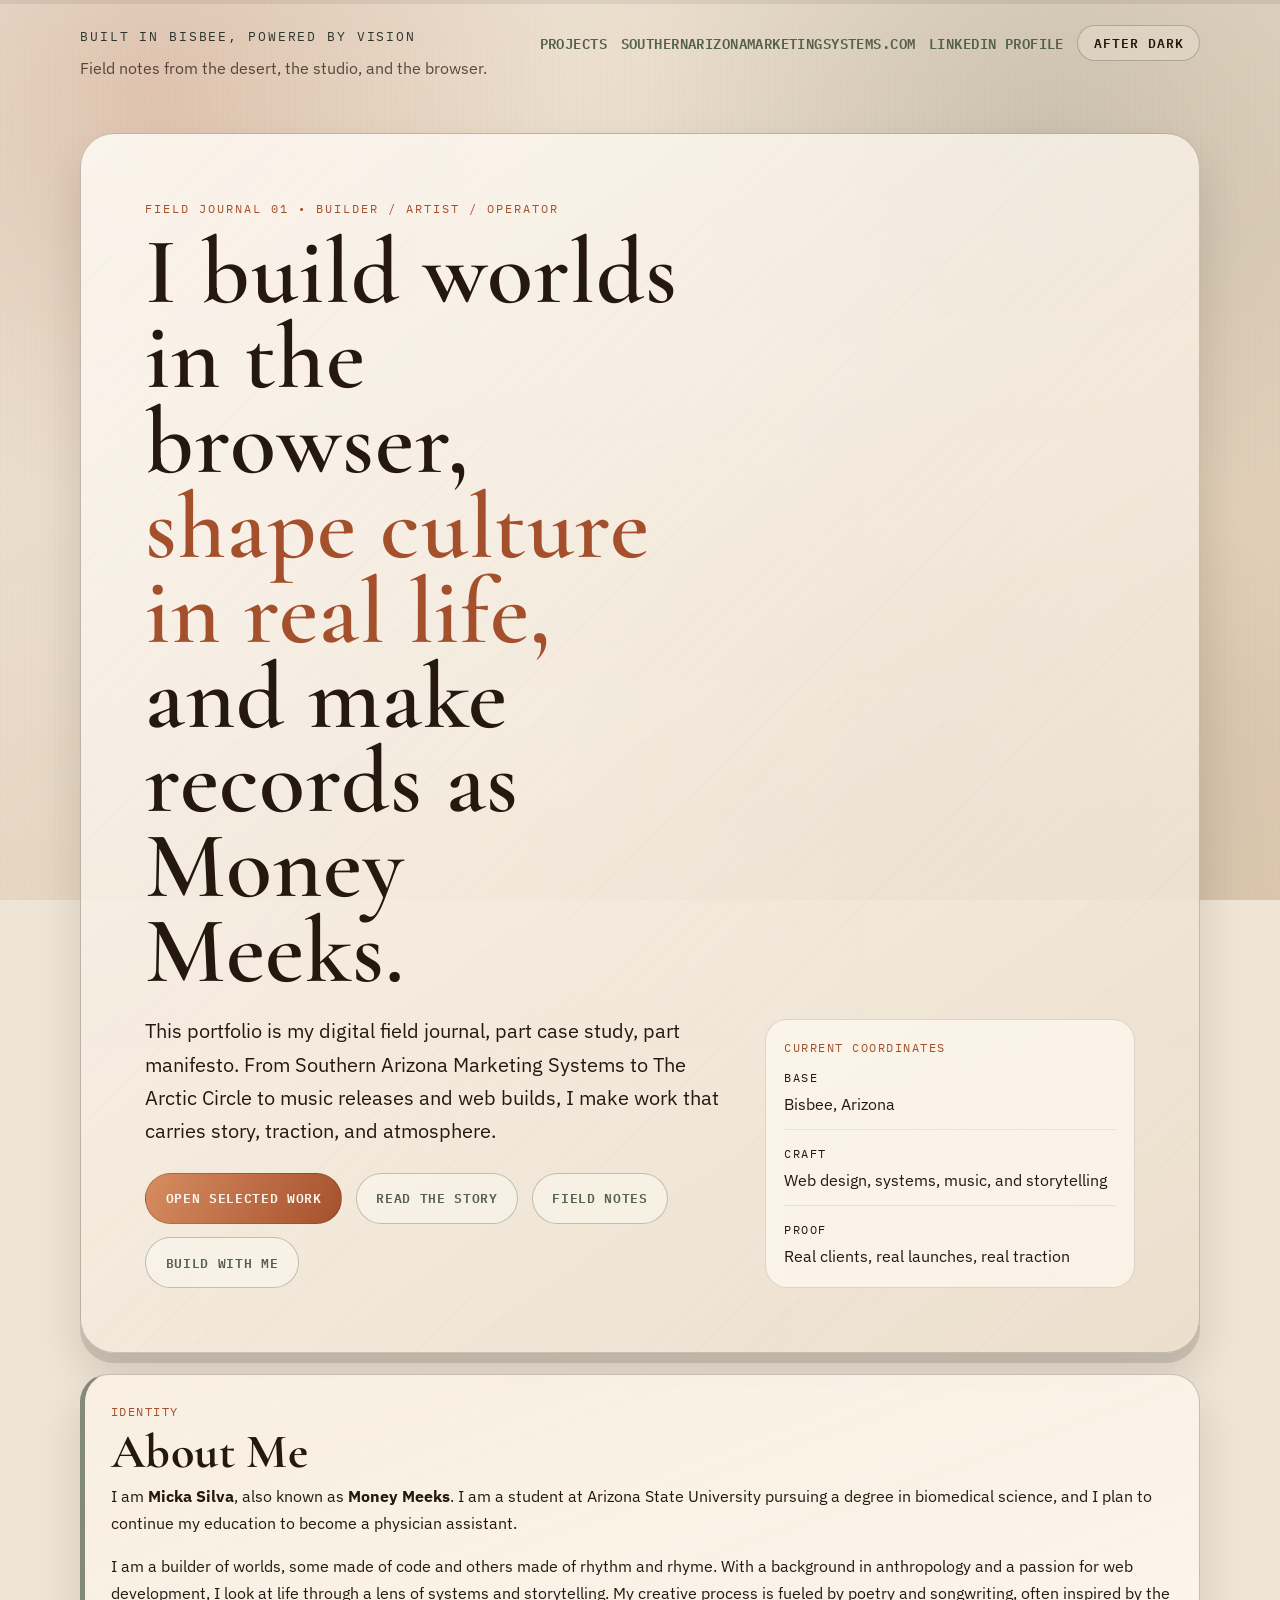
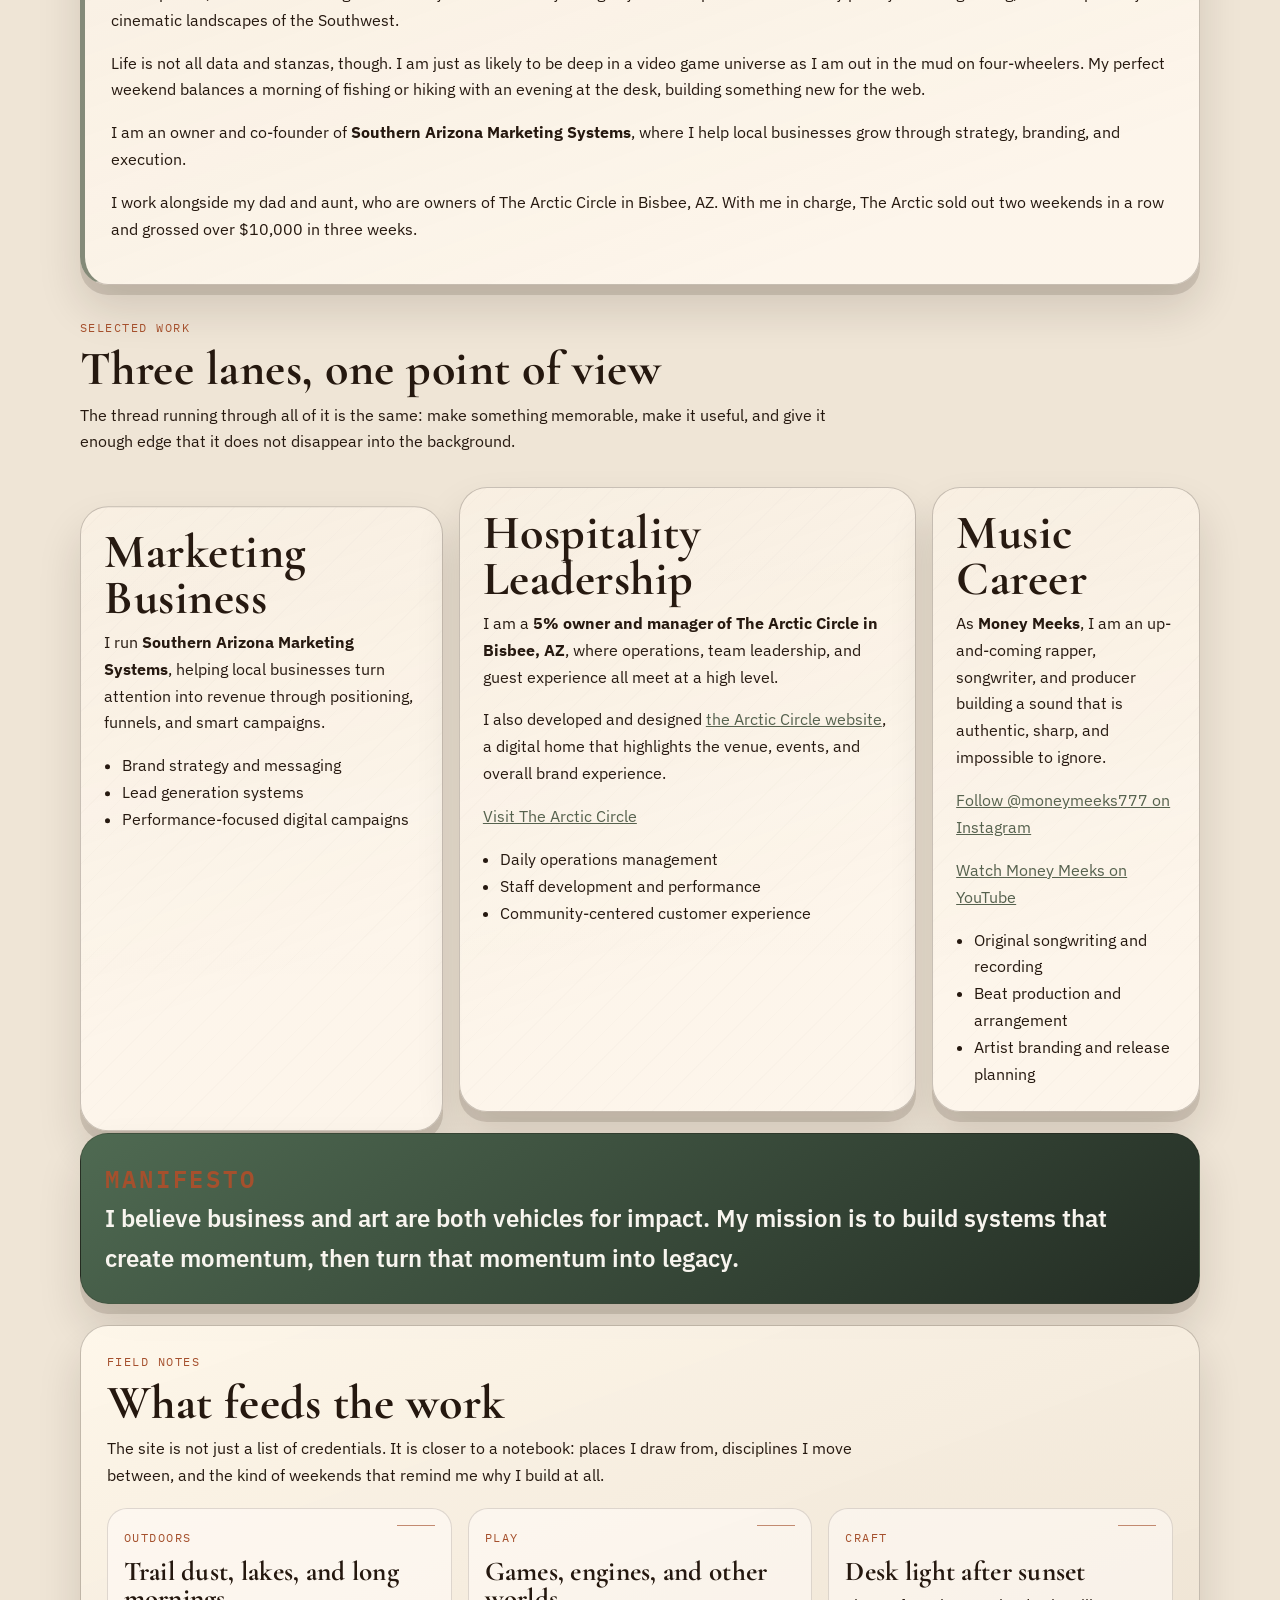
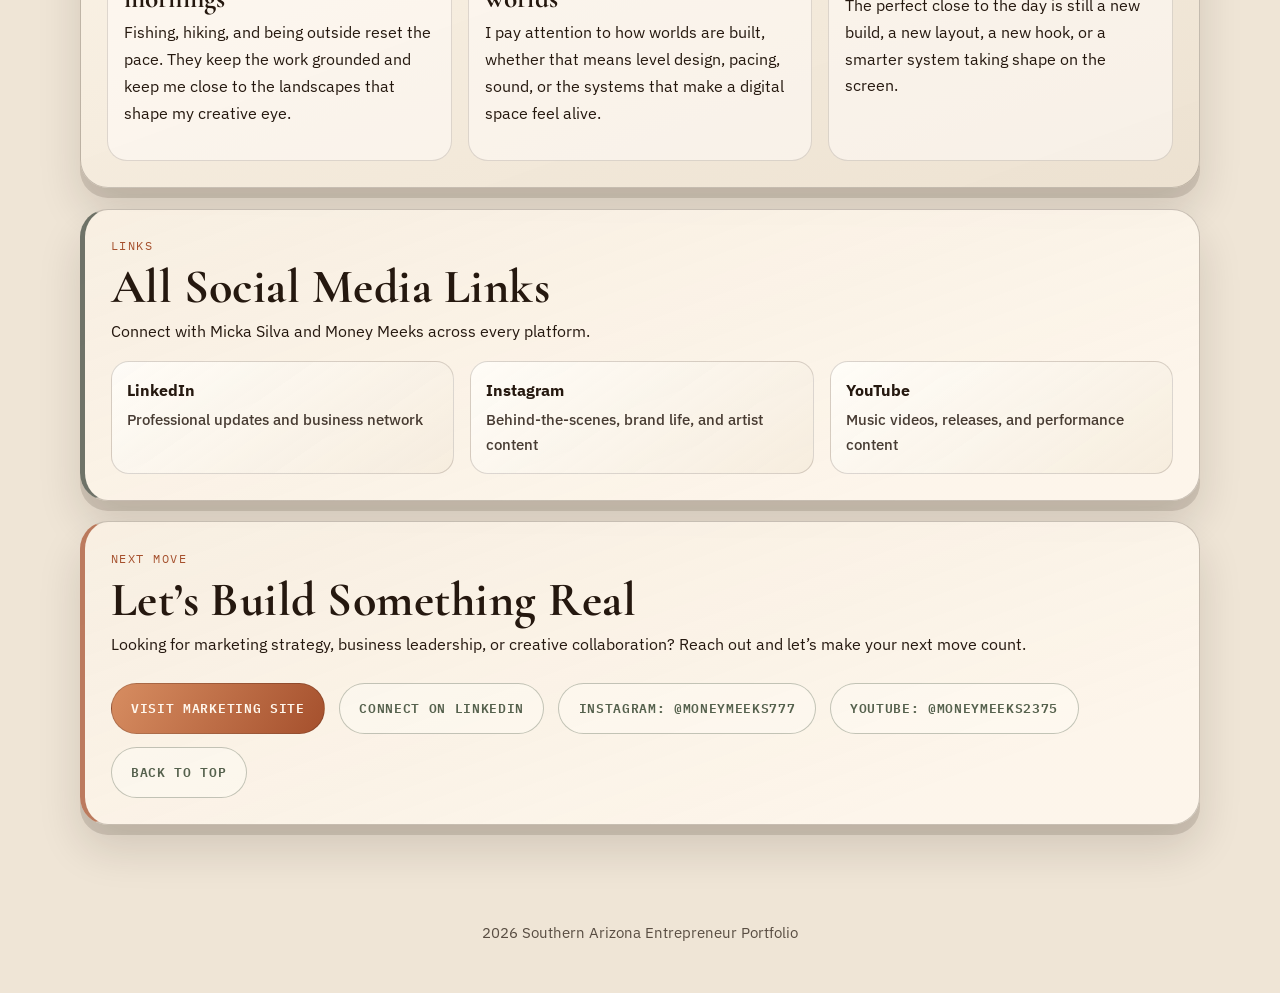
==== commit 218ae2b9: "burr" ====
--- a/index.html
+++ b/index.html
@@ -67,7 +67,6 @@
             <p class="section-label">Current Coordinates</p>
             <ul class="meta-list">
               <li><span>Base</span> Bisbee, Arizona</li>
-              <li><span>Mode</span> Dirt-bag chic meets dark academia</li>
               <li><span>Craft</span> Web design, systems, music, and storytelling</li>
               <li><span>Proof</span> Real clients, real launches, real traction</li>
             </ul>
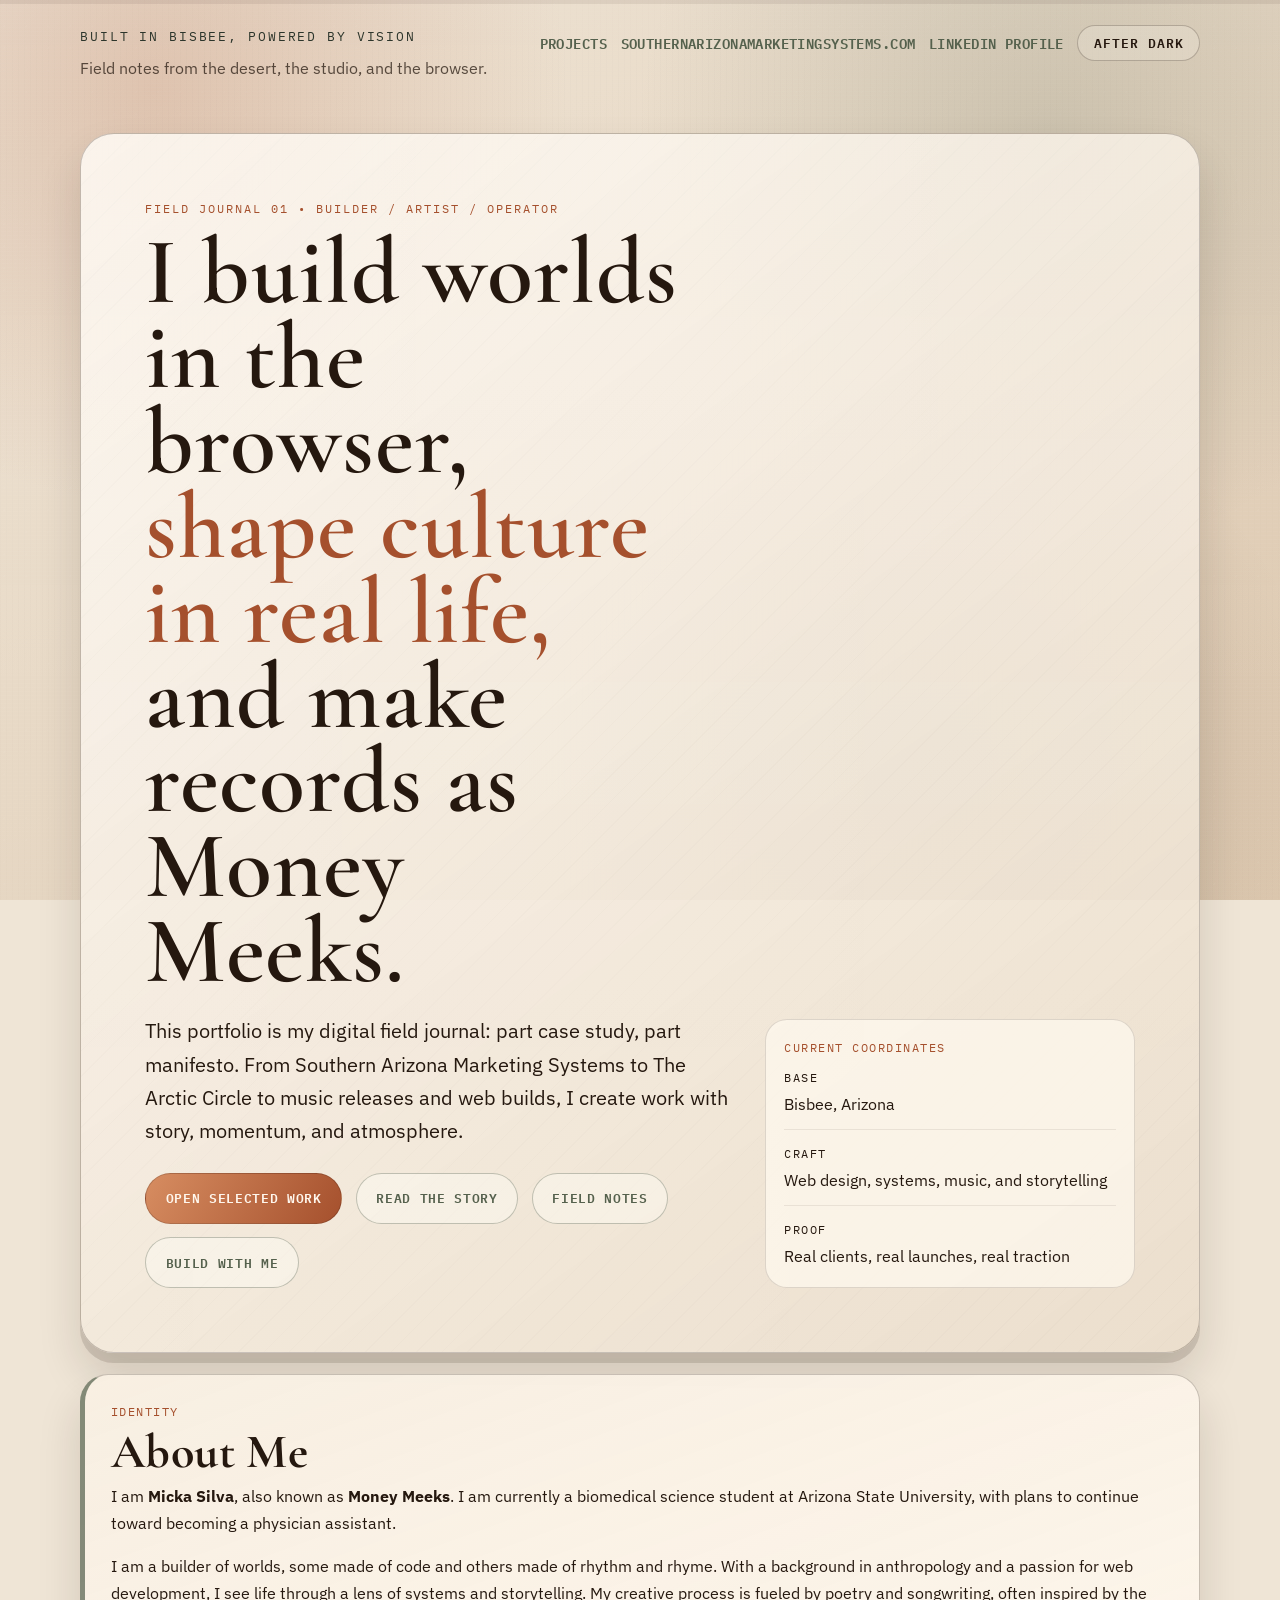
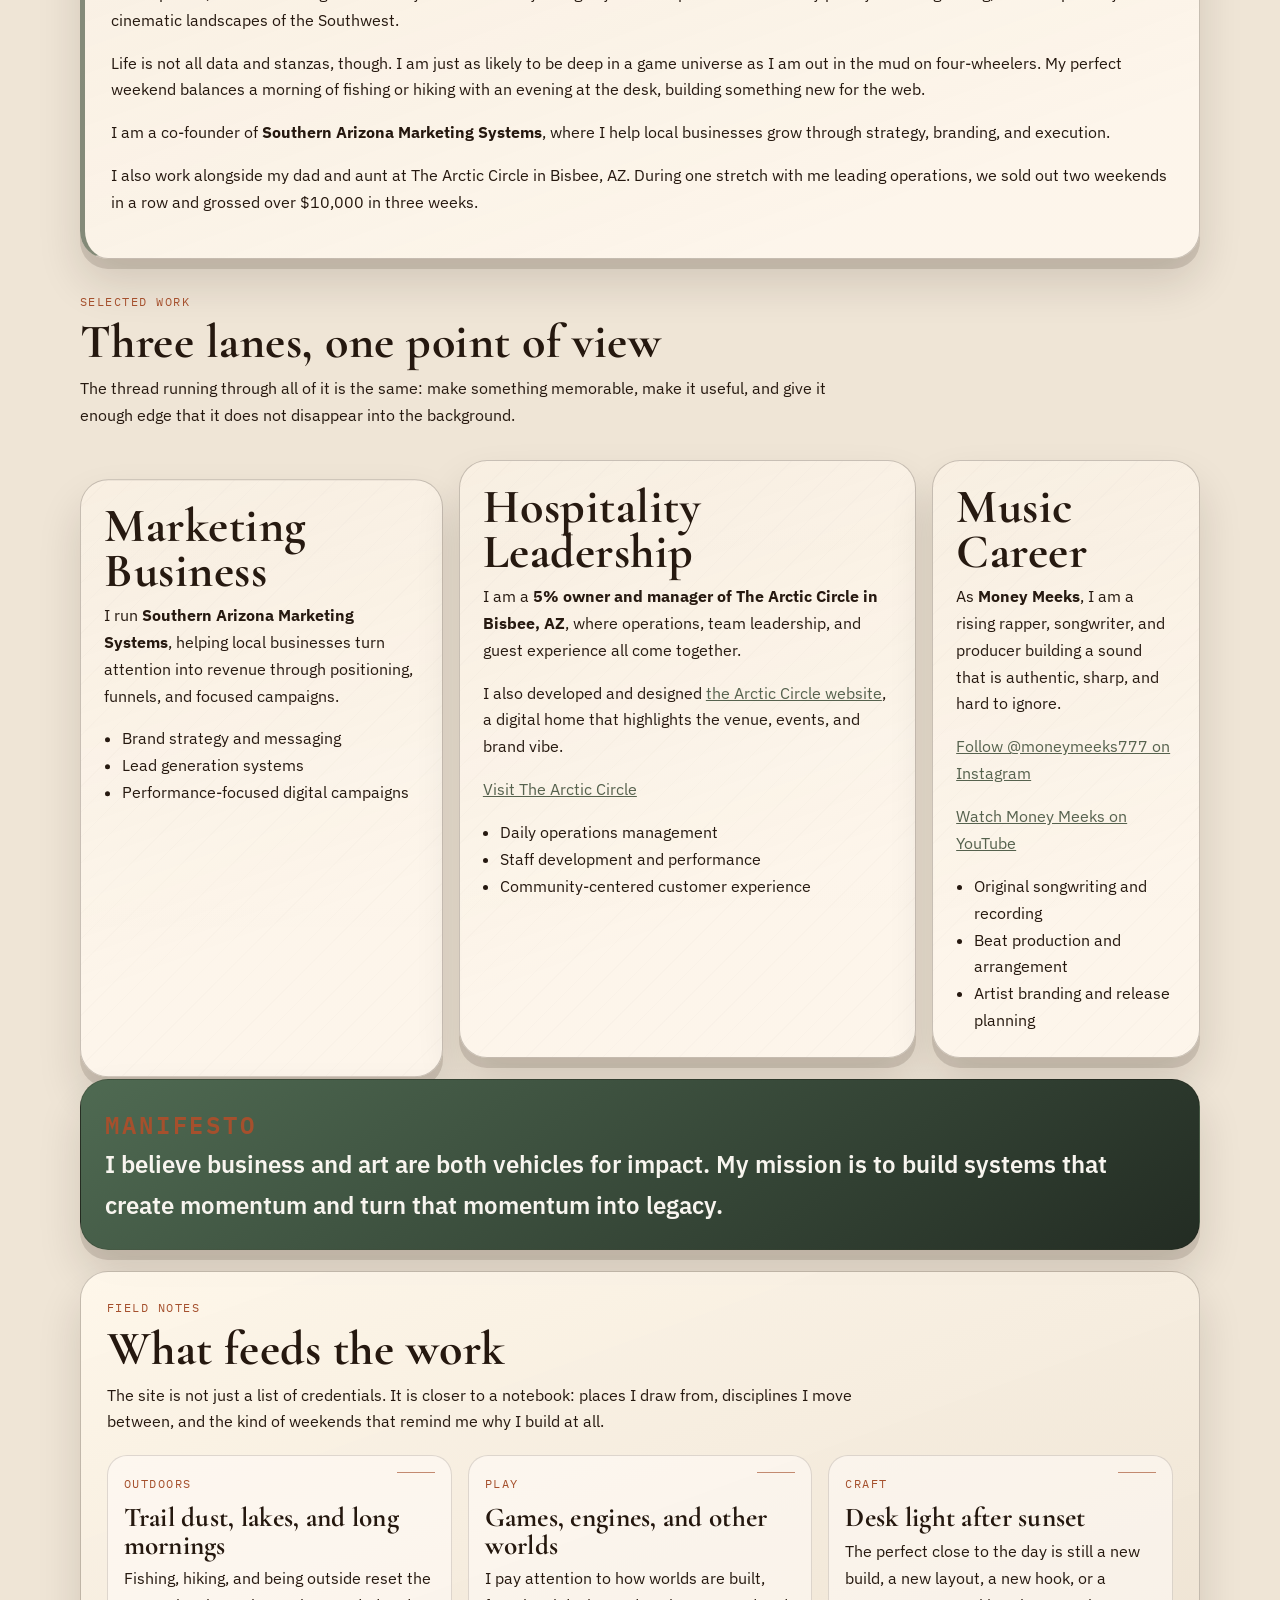
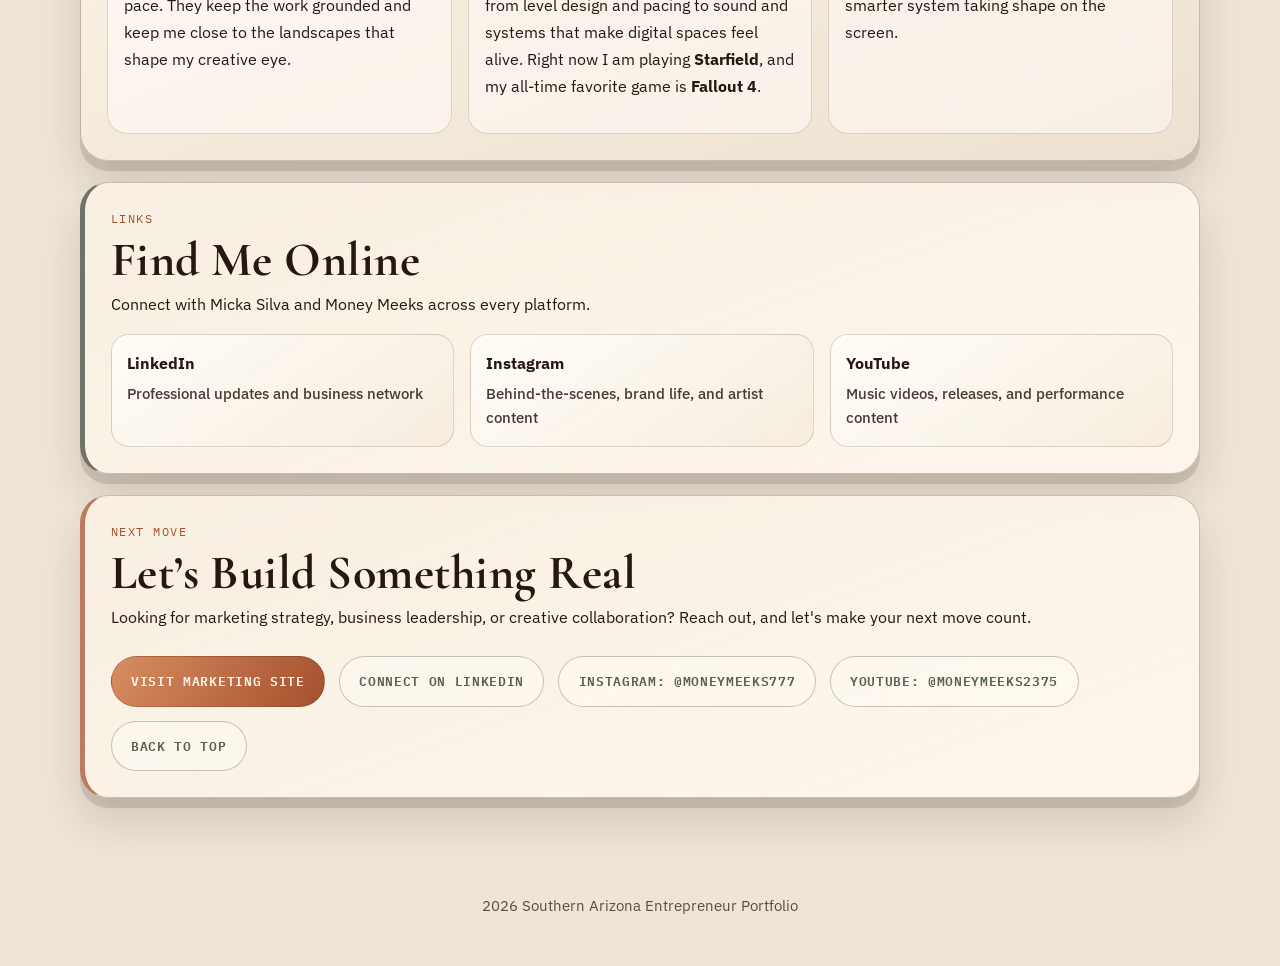
==== commit 5c31fbc2: "burt" ====
--- a/index.html
+++ b/index.html
@@ -1,3 +1,4 @@
+
 <!DOCTYPE html>
 <html lang="en">
   <head>
@@ -52,9 +53,9 @@
               and make records as Money Meeks.
             </h1>
             <p class="lead">
-              This portfolio is my digital field journal, part case study, part manifesto. From Southern Arizona
-              Marketing Systems to The Arctic Circle to music releases and web builds, I make work that carries
-              story, traction, and atmosphere.
+              This portfolio is my digital field journal: part case study, part manifesto. From Southern Arizona
+              Marketing Systems to The Arctic Circle to music releases and web builds, I create work with story,
+              momentum, and atmosphere.
             </p>
             <div class="hero-cta">
               <a class="btn btn-solid" href="projects.html">Open Selected Work</a>
@@ -78,28 +79,28 @@
         <p class="section-label">Identity</p>
         <h2>About Me</h2>
         <p>
-          I am <strong>Micka Silva</strong>, also known as <strong>Money Meeks</strong>. I am a student at
-          Arizona State University pursuing a degree in biomedical science, and I plan to continue my education
-          to become a physician assistant.
+          I am <strong>Micka Silva</strong>, also known as <strong>Money Meeks</strong>. I am currently a
+          biomedical science student at Arizona State University, with plans to continue toward becoming a
+          physician assistant.
         </p>
         <p>
           I am a builder of worlds, some made of code and others made of rhythm and rhyme. With a background in
-          anthropology and a passion for web development, I look at life through a lens of systems and
-          storytelling. My creative process is fueled by poetry and songwriting, often inspired by the cinematic
-          landscapes of the Southwest.
-        </p>
-        <p>
-          Life is not all data and stanzas, though. I am just as likely to be deep in a video game universe as
-          I am out in the mud on four-wheelers. My perfect weekend balances a morning of fishing or hiking with
+          anthropology and a passion for web development, I see life through a lens of systems and storytelling.
+          My creative process is fueled by poetry and songwriting, often inspired by the cinematic landscapes of
+          the Southwest.
+        </p>
+        <p>
+          Life is not all data and stanzas, though. I am just as likely to be deep in a game universe as I am
+          out in the mud on four-wheelers. My perfect weekend balances a morning of fishing or hiking with
           an evening at the desk, building something new for the web.
         </p>
         <p>
-          I am an owner and co-founder of <strong>Southern Arizona Marketing Systems</strong>, where I help
-          local businesses grow through strategy, branding, and execution.
-        </p>
-        <p>
-          I work alongside my dad and aunt, who are owners of The Arctic Circle in Bisbee, AZ. With me in
-          charge, The Arctic sold out two weekends in a row and grossed over $10,000 in three weeks.
+          I am a co-founder of <strong>Southern Arizona Marketing Systems</strong>, where I help local businesses
+          grow through strategy, branding, and execution.
+        </p>
+        <p>
+          I also work alongside my dad and aunt at The Arctic Circle in Bisbee, AZ. During one stretch with me
+          leading operations, we sold out two weekends in a row and grossed over $10,000 in three weeks.
         </p>
       </section>
 
@@ -117,7 +118,7 @@
           <h2>Marketing Business</h2>
           <p>
             I run <strong>Southern Arizona Marketing Systems</strong>, helping local businesses turn attention
-            into revenue through positioning, funnels, and smart campaigns.
+            into revenue through positioning, funnels, and focused campaigns.
           </p>
           <ul>
             <li>Brand strategy and messaging</li>
@@ -130,12 +131,12 @@
           <h2>Hospitality Leadership</h2>
           <p>
             I am a <strong>5% owner and manager of The Arctic Circle in Bisbee, AZ</strong>, where operations,
-            team leadership, and guest experience all meet at a high level.
+            team leadership, and guest experience all come together.
           </p>
           <p>
             I also developed and designed
             <a href="https://arcticcirclebisbeeaz.com/" target="_blank" rel="noreferrer">the Arctic Circle website</a>,
-            a digital home that highlights the venue, events, and overall brand experience.
+            a digital home that highlights the venue, events, and brand vibe.
           </p>
           <p>
             <a href="https://arcticcirclebisbeeaz.com/" target="_blank" rel="noreferrer">Visit The Arctic Circle</a>
@@ -150,8 +151,8 @@
         <article class="card reveal">
           <h2>Music Career</h2>
           <p>
-            As <strong>Money Meeks</strong>, I am an up-and-coming rapper, songwriter, and producer building a
-            sound that is authentic, sharp, and impossible to ignore.
+            As <strong>Money Meeks</strong>, I am a rising rapper, songwriter, and producer building a sound
+            that is authentic, sharp, and hard to ignore.
           </p>
           <p>
             <a href="https://www.instagram.com/moneymeeks777/" target="_blank" rel="noreferrer">Follow @moneymeeks777 on Instagram</a>
@@ -171,7 +172,7 @@
         <p class="section-label">Manifesto</p>
         <p>
           I believe business and art are both vehicles for impact. My mission is to build systems that create
-          momentum, then turn that momentum into legacy.
+          momentum and turn that momentum into legacy.
         </p>
       </section>
 
@@ -197,8 +198,9 @@
             <p class="timeline-tag">Play</p>
             <h3>Games, engines, and other worlds</h3>
             <p>
-              I pay attention to how worlds are built, whether that means level design, pacing, sound, or the
-              systems that make a digital space feel alive.
+              I pay attention to how worlds are built, from level design and pacing to sound and systems that
+              make digital spaces feel alive. Right now I am playing <strong>Starfield</strong>,
+              and my all-time favorite game is <strong>Fallout 4</strong>.
             </p>
           </article>
           <article class="timeline-entry reveal">
@@ -214,7 +216,7 @@
 
       <section id="social" class="social reveal">
         <p class="section-label">Links</p>
-        <h2>All Social Media Links</h2>
+        <h2>Find Me Online</h2>
         <p>Connect with Micka Silva and Money Meeks across every platform.</p>
         <div class="social-grid">
           <a class="social-link" href="https://www.linkedin.com/in/michaela-silva-436a8a24b" target="_blank" rel="noreferrer">
@@ -236,7 +238,7 @@
         <p class="section-label">Next Move</p>
         <h2>Let’s Build Something Real</h2>
         <p>
-          Looking for marketing strategy, business leadership, or creative collaboration? Reach out and let’s
+          Looking for marketing strategy, business leadership, or creative collaboration? Reach out, and let's
           make your next move count.
         </p>
         <div class="contact-actions">
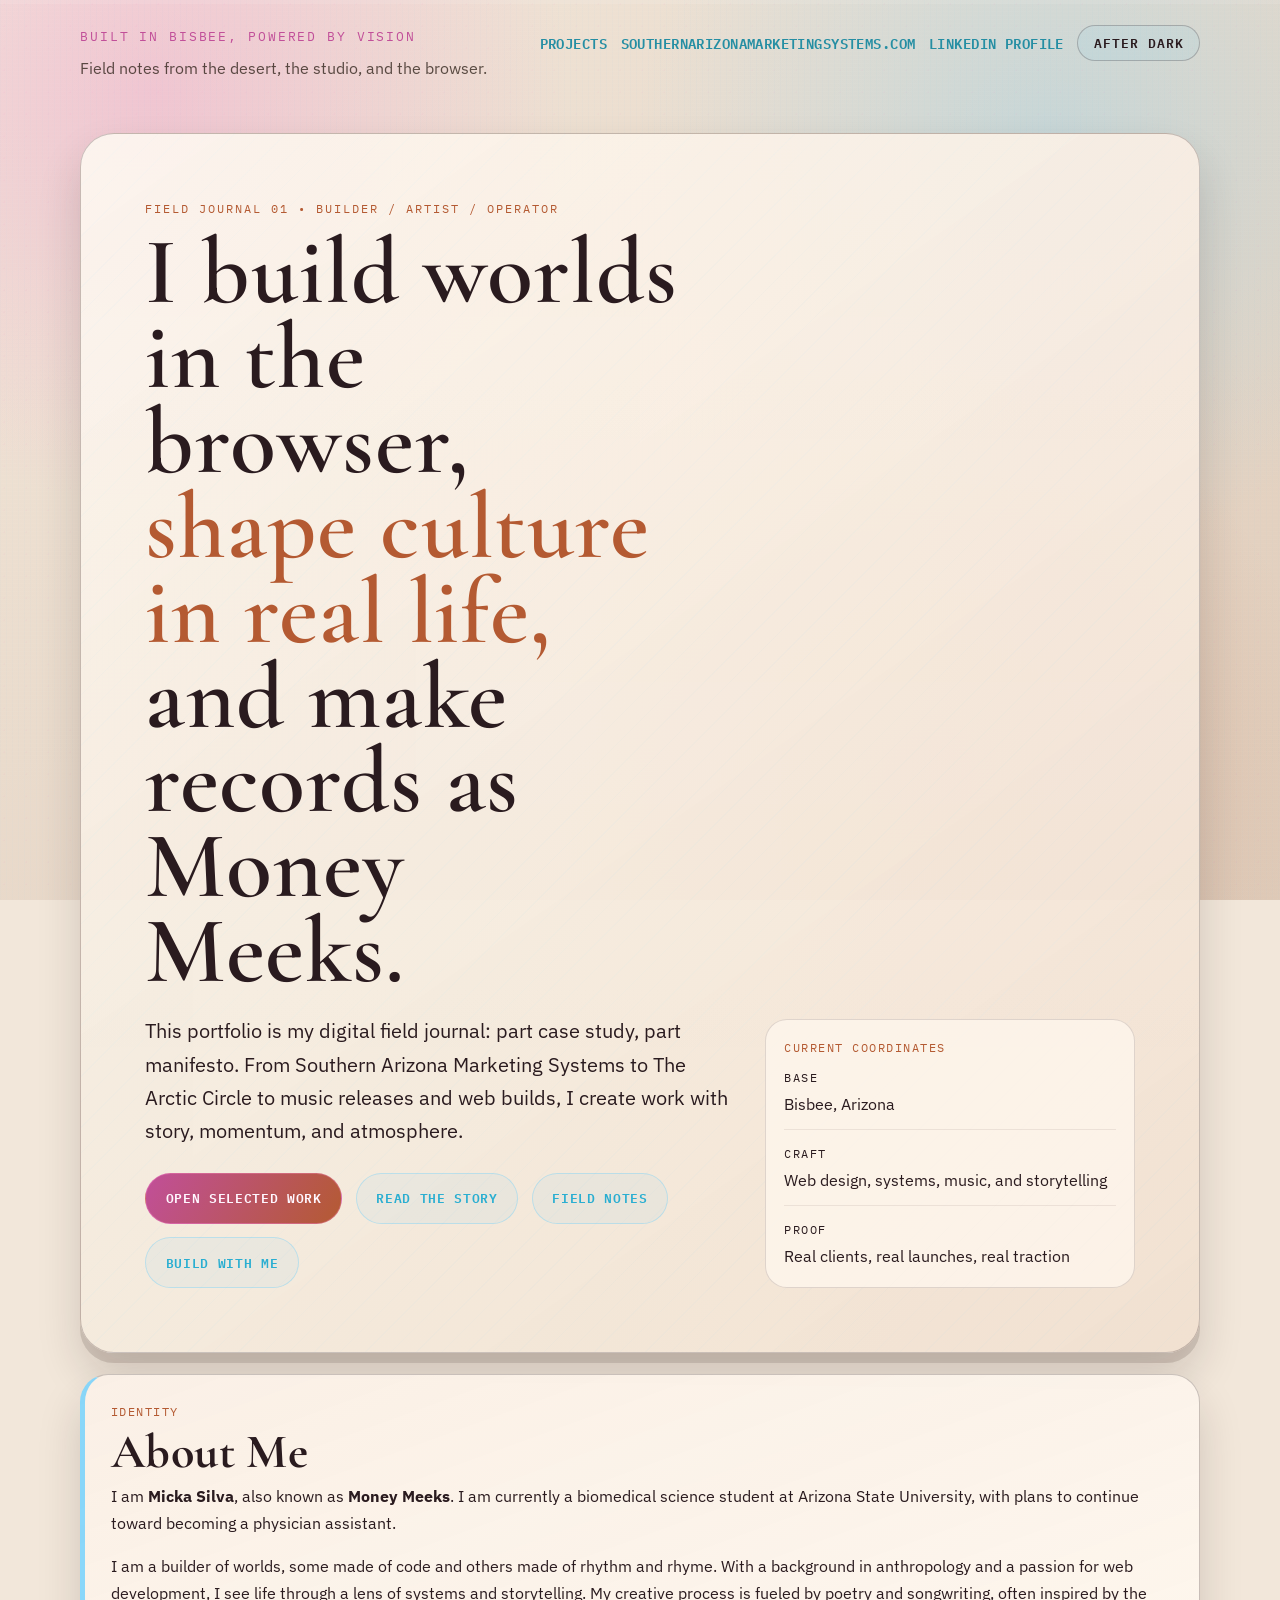
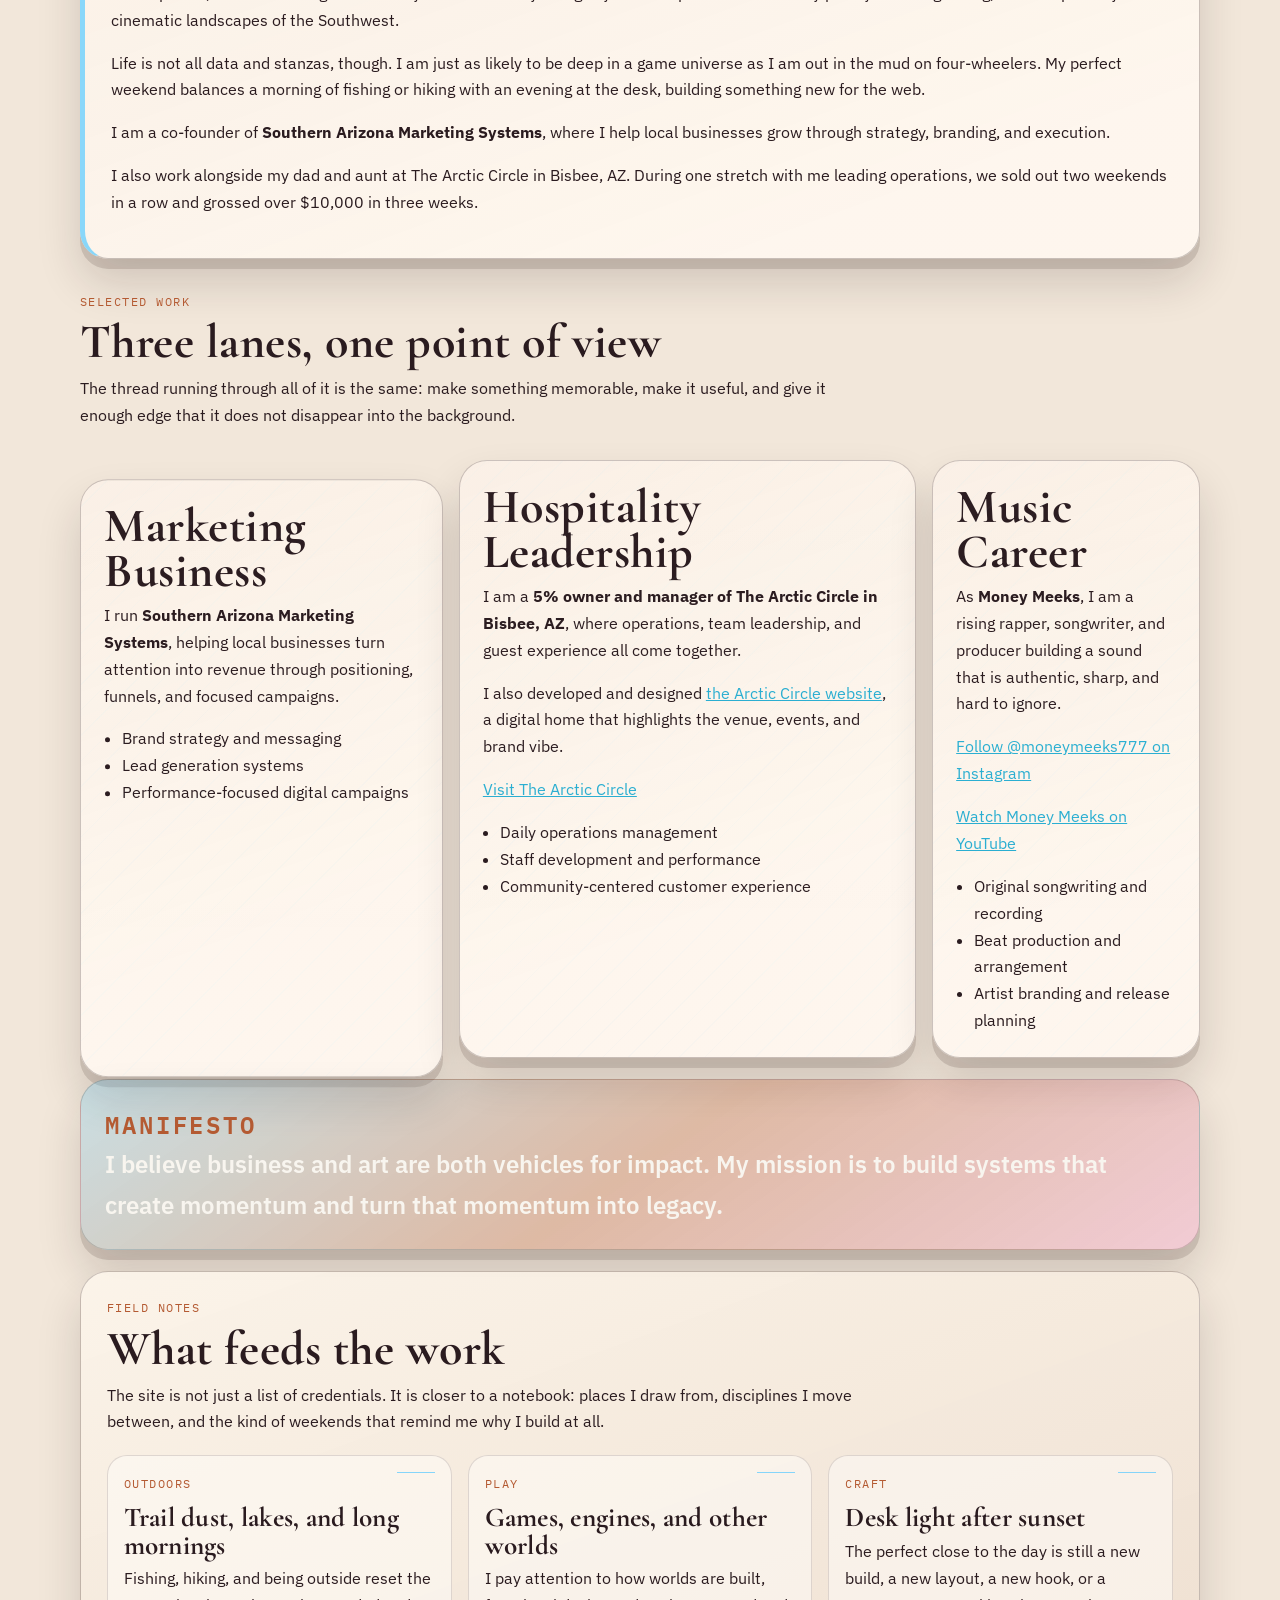
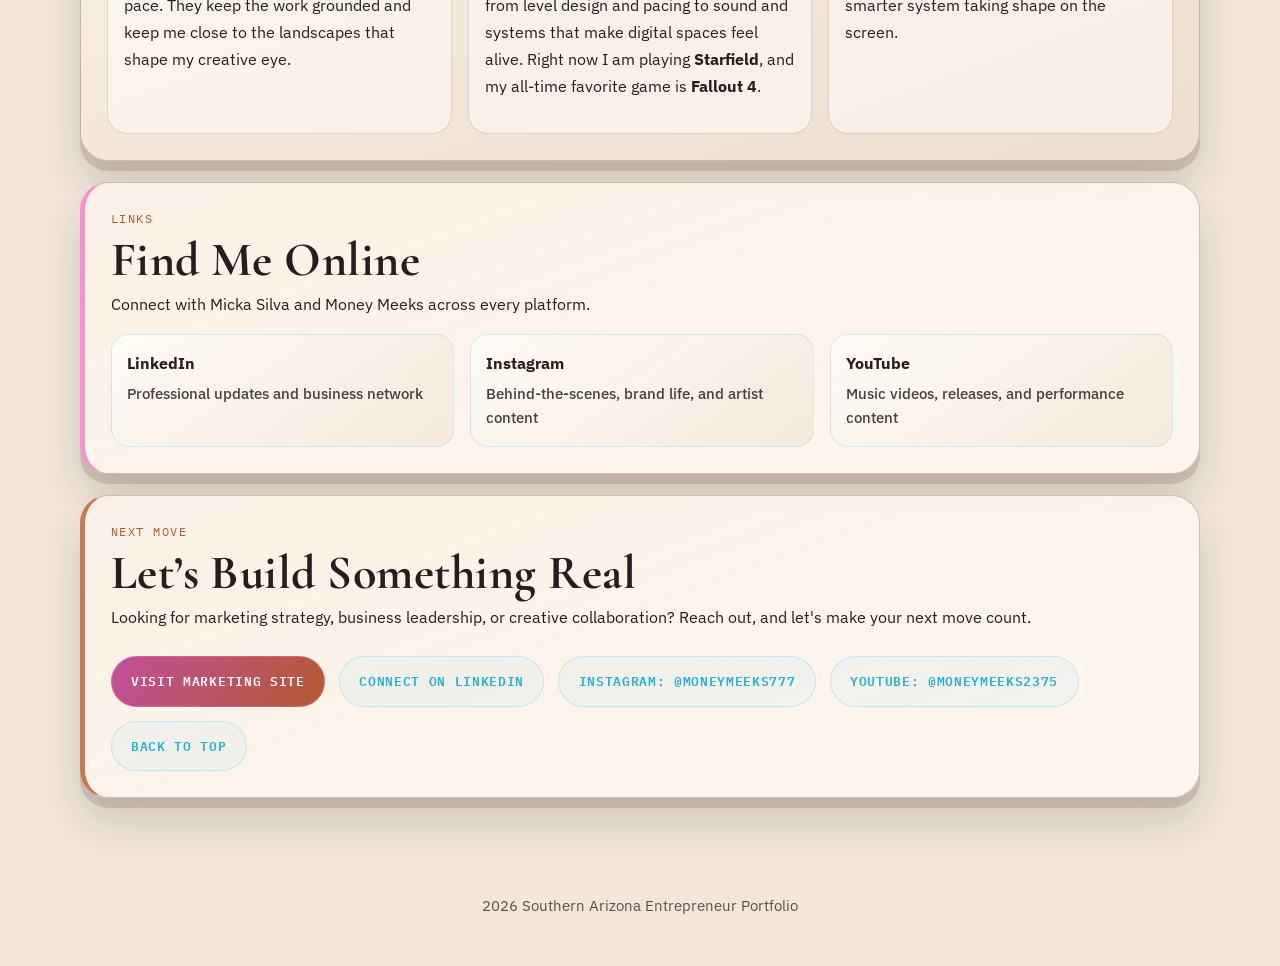
==== commit cc5cbb78: "pooo" ====
--- a/index.html
+++ b/index.html
@@ -4,11 +4,31 @@
   <head>
     <meta charset="UTF-8" />
     <meta name="viewport" content="width=device-width, initial-scale=1.0" />
+    <meta name="author" content="Micka Silva" />
+    <meta name="robots" content="index, follow, max-image-preview:large, max-snippet:-1, max-video-preview:-1" />
+    <meta
+      name="keywords"
+      content="Micka Silva, Money Meeks, portfolio, web development, web design, Southern Arizona, Bisbee, marketing, music producer"
+    />
     <meta
       name="description"
-      content="Portfolio of Micka Silva (Money Meeks): entrepreneur, Southern Arizona marketer, Arctic Circle manager, and rising rapper/producer."
+      content="Micka Silva (Money Meeks) portfolio: web development, branding, business leadership, and music projects from Bisbee, Arizona."
+    />
+    <meta property="og:type" content="website" />
+    <meta property="og:site_name" content="Micka Silva Portfolio" />
+    <meta property="og:title" content="Micka Silva | Money Meeks" />
+    <meta
+      property="og:description"
+      content="Explore Micka Silva's portfolio across web development, marketing systems, hospitality leadership, and music."
+    />
+    <meta property="twitter:card" content="summary" />
+    <meta property="twitter:title" content="Micka Silva | Money Meeks" />
+    <meta
+      property="twitter:description"
+      content="Web development, business growth, and music projects by Micka Silva (Money Meeks)."
     />
     <title>Micka Silva | Money Meeks</title>
+    <link rel="canonical" href="/" />
     <link rel="preconnect" href="https://fonts.googleapis.com" />
     <link rel="preconnect" href="https://fonts.gstatic.com" crossorigin />
     <link
@@ -16,6 +36,35 @@
       rel="stylesheet"
     />
     <link rel="stylesheet" href="styles.css" />
+    <script type="application/ld+json">
+      {
+        "@context": "https://schema.org",
+        "@type": "Person",
+        "name": "Micka Silva",
+        "alternateName": "Money Meeks",
+        "description": "Web developer, marketer, operator, and music artist based in Bisbee, Arizona.",
+        "jobTitle": "Web Developer and Creative Operator",
+        "address": {
+          "@type": "PostalAddress",
+          "addressLocality": "Bisbee",
+          "addressRegion": "AZ",
+          "addressCountry": "US"
+        },
+        "sameAs": [
+          "https://www.linkedin.com/in/michaela-silva-436a8a24b",
+          "https://www.instagram.com/moneymeeks777/",
+          "https://youtube.com/@moneymeeks2375?si=qXHFbJ45Eas8tCo8",
+          "https://SouthernArizonaMarketingSystems.com"
+        ],
+        "knowsAbout": [
+          "Web Development",
+          "Web Design",
+          "Digital Marketing",
+          "Brand Strategy",
+          "Music Production"
+        ]
+      }
+    </script>
   </head>
   <body data-page="home" data-theme="day">
     <div class="background-layer" aria-hidden="true"></div>
@@ -29,7 +78,7 @@
         <p class="brand-caption">Field notes from the desert, the studio, and the browser.</p>
       </div>
       <div class="header-actions">
-        <div class="nav-links">
+        <nav class="nav-links" aria-label="Primary">
           <a class="primary-link" href="projects.html">Projects</a>
           <a class="primary-link" href="https://SouthernArizonaMarketingSystems.com" target="_blank" rel="noreferrer"
             >SouthernArizonaMarketingSystems.com</a
@@ -37,7 +86,7 @@
           <a class="primary-link" href="https://www.linkedin.com/in/michaela-silva-436a8a24b" target="_blank" rel="noreferrer"
             >LinkedIn Profile</a
           >
-        </div>
+        </nav>
         <button class="mode-toggle" type="button" aria-label="Switch color mode">After Dark</button>
       </div>
     </header>
--- a/styles.css
+++ b/styles.css
@@ -1,39 +1,43 @@
 :root {
-  --ink: #25180f;
-  --paper: #efe5d6;
-  --paper-deep: #ddc8af;
-  --stone: #8f7b66;
-  --clay: #a5502d;
-  --sage: #55614d;
-  --pine: #2c352b;
-  --night: #14100d;
-  --mist: rgba(255, 249, 240, 0.7);
-  --line: rgba(37, 24, 15, 0.14);
-  --line-strong: rgba(37, 24, 15, 0.24);
-  --card: rgba(255, 248, 238, 0.84);
-  --card-strong: rgba(248, 239, 226, 0.95);
-  --shadow-soft: 0 24px 44px rgba(33, 21, 12, 0.14);
-  --shadow-hard: 0 10px 0 rgba(52, 35, 21, 0.14);
+  --ink: #2a1b1f;
+  --paper: #f2e7da;
+  --paper-deep: #dfcbb9;
+  --stone: #8d7665;
+  --clay: #b45a32;
+  --sage: #258ea3;
+  --pine: #c14f99;
+  --night: #09070c;
+  --neon-cyan: #2aaed1;
+  --neon-magenta: #c14f99;
+  --mist: rgba(255, 247, 238, 0.74);
+  --line: rgba(42, 27, 31, 0.14);
+  --line-strong: rgba(42, 27, 31, 0.24);
+  --card: rgba(255, 248, 240, 0.88);
+  --card-strong: rgba(250, 240, 230, 0.96);
+  --shadow-soft: 0 24px 44px rgba(36, 22, 25, 0.16);
+  --shadow-hard: 0 10px 0 rgba(54, 33, 26, 0.14);
   --radius-lg: 28px;
   --radius-md: 18px;
 }
 
 body[data-theme="night"] {
-  --ink: #f3e8d9;
-  --paper: #17120f;
-  --paper-deep: #241c18;
-  --stone: #bda992;
-  --clay: #d98a5a;
-  --sage: #a4b391;
-  --pine: #d7cfbf;
-  --night: #090807;
-  --mist: rgba(35, 28, 25, 0.72);
-  --line: rgba(243, 232, 217, 0.12);
-  --line-strong: rgba(243, 232, 217, 0.2);
-  --card: rgba(29, 22, 18, 0.86);
-  --card-strong: rgba(36, 28, 24, 0.96);
-  --shadow-soft: 0 24px 54px rgba(0, 0, 0, 0.34);
-  --shadow-hard: 0 10px 0 rgba(0, 0, 0, 0.2);
+  --ink: #f4edf8;
+  --paper: #09070c;
+  --paper-deep: #13101a;
+  --stone: #bca28a;
+  --clay: #d06d3f;
+  --sage: #7ad9cc;
+  --pine: #ff8cd7;
+  --night: #040308;
+  --neon-cyan: #78ddff;
+  --neon-magenta: #ff8cd7;
+  --mist: rgba(18, 14, 24, 0.74);
+  --line: rgba(244, 237, 248, 0.14);
+  --line-strong: rgba(244, 237, 248, 0.24);
+  --card: rgba(18, 14, 24, 0.9);
+  --card-strong: rgba(24, 18, 31, 0.96);
+  --shadow-soft: 0 24px 54px rgba(0, 0, 0, 0.54);
+  --shadow-hard: 0 10px 0 rgba(0, 0, 0, 0.34);
 }
 
 * {
@@ -59,9 +63,9 @@
   inset: 0;
   z-index: -2;
   background:
-    radial-gradient(circle at 12% 10%, rgba(165, 80, 45, 0.22), transparent 30%),
-    radial-gradient(circle at 82% 16%, rgba(85, 97, 77, 0.2), transparent 32%),
-    radial-gradient(circle at 72% 86%, rgba(37, 24, 15, 0.14), transparent 34%),
+    radial-gradient(circle at 12% 10%, rgba(240, 108, 194, 0.26), transparent 30%),
+    radial-gradient(circle at 82% 16%, rgba(88, 201, 255, 0.24), transparent 32%),
+    radial-gradient(circle at 72% 86%, rgba(180, 90, 50, 0.2), transparent 34%),
     linear-gradient(145deg, var(--paper) 0%, var(--paper-deep) 100%);
 }
 
@@ -72,10 +76,10 @@
   opacity: 0.32;
   pointer-events: none;
   background-image:
-    linear-gradient(rgba(255, 255, 255, 0.05), rgba(255, 255, 255, 0.01)),
-    repeating-linear-gradient(0deg, rgba(255, 255, 255, 0.05) 0 1px, transparent 1px 4px),
-    repeating-linear-gradient(90deg, rgba(37, 24, 15, 0.03) 0 1px, transparent 1px 6px),
-    radial-gradient(circle at 20% 20%, rgba(255, 255, 255, 0.09) 0 1px, transparent 1px 100%);
+    linear-gradient(rgba(255, 255, 255, 0.03), rgba(255, 255, 255, 0.01)),
+    repeating-linear-gradient(0deg, rgba(255, 255, 255, 0.04) 0 1px, transparent 1px 4px),
+    repeating-linear-gradient(90deg, rgba(88, 201, 255, 0.07) 0 1px, transparent 1px 6px),
+    radial-gradient(circle at 20% 20%, rgba(240, 108, 194, 0.12) 0 1px, transparent 1px 100%);
   background-size: auto, auto, auto, 22px 22px;
 }
 
@@ -84,14 +88,14 @@
   inset: 0 0 auto;
   height: 4px;
   z-index: 10;
-  background: rgba(37, 24, 15, 0.08);
+  background: rgba(255, 255, 255, 0.08);
 }
 
 .page-progress-bar {
   display: block;
   width: 0;
   height: 100%;
-  background: linear-gradient(90deg, var(--sage), var(--clay));
+  background: linear-gradient(90deg, var(--neon-cyan), var(--neon-magenta), var(--clay));
 }
 
 .site-header {
@@ -154,14 +158,14 @@
 }
 
 .primary-link:hover {
-  color: var(--clay);
-  border-color: rgba(165, 80, 45, 0.45);
+  color: var(--neon-cyan);
+  border-color: rgba(88, 201, 255, 0.56);
 }
 
 .mode-toggle {
   appearance: none;
   border: 1px solid var(--line-strong);
-  background: rgba(255, 249, 240, 0.22);
+  background: rgba(88, 201, 255, 0.08);
   color: var(--ink);
   padding: 0.68rem 0.95rem;
   border-radius: 999px;
@@ -174,7 +178,7 @@
 
 .mode-toggle:hover {
   transform: translateY(-1px);
-  border-color: var(--clay);
+  border-color: var(--neon-magenta);
 }
 
 main {
@@ -203,14 +207,14 @@
   border: 1px solid var(--line-strong);
   border-radius: 34px;
   background:
-    linear-gradient(145deg, rgba(255, 251, 245, 0.84), rgba(235, 222, 204, 0.92)),
-    linear-gradient(90deg, rgba(255, 255, 255, 0.06), transparent);
+    linear-gradient(145deg, rgba(255, 248, 240, 0.9), rgba(240, 225, 208, 0.94)),
+    linear-gradient(90deg, rgba(42, 174, 209, 0.08), rgba(193, 79, 153, 0.06));
 }
 
 body[data-theme="night"] .hero {
   background:
-    linear-gradient(145deg, rgba(31, 24, 21, 0.9), rgba(21, 17, 14, 0.96)),
-    linear-gradient(90deg, rgba(255, 255, 255, 0.03), transparent);
+    linear-gradient(145deg, rgba(20, 15, 26, 0.94), rgba(10, 8, 15, 0.98)),
+    linear-gradient(90deg, rgba(240, 108, 194, 0.09), transparent);
 }
 
 .hero::before {
@@ -220,7 +224,7 @@
   width: 420px;
   height: 420px;
   border-radius: 48% 52% 60% 40% / 40% 51% 49% 60%;
-  background: radial-gradient(circle, rgba(165, 80, 45, 0.34), rgba(165, 80, 45, 0));
+  background: radial-gradient(circle, rgba(240, 108, 194, 0.28), rgba(240, 108, 194, 0));
   z-index: -1;
 }
 
@@ -233,7 +237,7 @@
   pointer-events: none;
   background-image:
     linear-gradient(rgba(255, 255, 255, 0.04), transparent),
-    repeating-linear-gradient(135deg, rgba(37, 24, 15, 0.035) 0 1px, transparent 1px 18px);
+    repeating-linear-gradient(135deg, rgba(88, 201, 255, 0.08) 0 1px, transparent 1px 18px);
   opacity: 0.36;
 }
 
@@ -373,20 +377,20 @@
 }
 
 .btn-solid {
-  background: linear-gradient(120deg, #d78d61, var(--clay));
-  color: #fff7ed;
-  border-color: rgba(37, 24, 15, 0.2);
+  background: linear-gradient(120deg, var(--neon-magenta), var(--clay));
+  color: #fff7ff;
+  border-color: rgba(255, 140, 215, 0.34);
 }
 
 .btn-ghost {
-  background: rgba(255, 252, 246, 0.42);
-  border-color: rgba(85, 97, 77, 0.35);
-  color: var(--sage);
+  background: rgba(88, 201, 255, 0.07);
+  border-color: rgba(88, 201, 255, 0.32);
+  color: var(--neon-cyan);
 }
 
 .btn-ghost:hover {
-  color: var(--clay);
-  border-color: rgba(165, 80, 45, 0.42);
+  color: var(--neon-magenta);
+  border-color: rgba(240, 108, 194, 0.48);
 }
 
 .section-intro {
@@ -491,15 +495,15 @@
 }
 
 .about {
-  border-left: 5px solid rgba(85, 97, 77, 0.72);
+  border-left: 5px solid rgba(88, 201, 255, 0.7);
 }
 
 .contact {
-  border-left: 5px solid rgba(165, 80, 45, 0.74);
+  border-left: 5px solid rgba(180, 90, 50, 0.8);
 }
 
 .social {
-  border-left: 5px solid rgba(44, 53, 43, 0.68);
+  border-left: 5px solid rgba(240, 108, 194, 0.72);
 }
 
 .statement {
@@ -507,12 +511,12 @@
   padding: 1.5rem;
   border-radius: var(--radius-lg);
   border: 1px solid rgba(37, 24, 15, 0.18);
-  background: linear-gradient(145deg, #4f6a52, #232c23);
+  background: linear-gradient(145deg, rgba(88, 201, 255, 0.26), rgba(180, 90, 50, 0.32), rgba(240, 108, 194, 0.22));
   color: #f8f5ef;
 }
 
 body[data-theme="night"] .statement {
-  background: linear-gradient(145deg, #344034, #171411);
+  background: linear-gradient(145deg, rgba(88, 201, 255, 0.2), rgba(180, 90, 50, 0.22), rgba(240, 108, 194, 0.24));
 }
 
 .statement p {
@@ -522,11 +526,11 @@
 }
 
 .field-notes {
-  background: linear-gradient(160deg, rgba(255, 248, 236, 0.9), rgba(236, 225, 208, 0.92));
+  background: linear-gradient(160deg, rgba(251, 244, 234, 0.94), rgba(237, 222, 206, 0.96));
 }
 
 body[data-theme="night"] .field-notes {
-  background: linear-gradient(160deg, rgba(31, 24, 21, 0.94), rgba(23, 18, 15, 0.96));
+  background: linear-gradient(160deg, rgba(20, 15, 27, 0.95), rgba(11, 8, 16, 0.98));
 }
 
 .field-notes .section-intro {
@@ -561,7 +565,7 @@
   right: 1rem;
   width: 38px;
   height: 1px;
-  background: rgba(165, 80, 45, 0.65);
+  background: rgba(88, 201, 255, 0.72);
 }
 
 .timeline-tag {
@@ -577,22 +581,22 @@
   text-decoration: none;
   color: var(--ink);
   padding: 0.95rem;
-  border: 1px solid rgba(37, 24, 15, 0.16);
+  border: 1px solid rgba(88, 201, 255, 0.26);
   border-radius: var(--radius-md);
-  background: linear-gradient(145deg, rgba(255, 253, 248, 0.92), rgba(245, 235, 220, 0.84));
+  background: linear-gradient(145deg, rgba(255, 252, 247, 0.94), rgba(243, 231, 218, 0.9));
   font-weight: 700;
   transition: transform 180ms ease, box-shadow 180ms ease, border-color 180ms ease;
 }
 
 body[data-theme="night"] .social-link {
-  background: linear-gradient(145deg, rgba(41, 32, 28, 0.92), rgba(26, 21, 18, 0.86));
-  border-color: rgba(243, 232, 217, 0.14);
+  background: linear-gradient(145deg, rgba(29, 22, 35, 0.94), rgba(16, 12, 21, 0.9));
+  border-color: rgba(240, 108, 194, 0.26);
 }
 
 .social-link:hover {
   transform: translateY(-2px);
-  box-shadow: 0 10px 16px rgba(40, 27, 16, 0.15);
-  border-color: rgba(165, 80, 45, 0.38);
+  box-shadow: 0 10px 16px rgba(0, 0, 0, 0.28);
+  border-color: rgba(240, 108, 194, 0.52);
 }
 
 .social-link span {
@@ -604,18 +608,18 @@
 }
 
 a {
-  color: var(--sage);
+  color: var(--neon-cyan);
 }
 
 a:hover {
-  color: var(--clay);
+  color: var(--neon-magenta);
 }
 
 a:focus-visible,
 .btn:focus-visible,
 .mode-toggle:focus-visible,
 .primary-link:focus-visible {
-  outline: 2px solid var(--clay);
+  outline: 2px solid var(--neon-cyan);
   outline-offset: 3px;
 }
 
@@ -623,11 +627,11 @@
   padding: 0 1rem 2rem;
   text-align: center;
   font-size: 0.95rem;
-  color: rgba(37, 24, 15, 0.74);
+  color: rgba(42, 27, 31, 0.74);
 }
 
 body[data-theme="night"] footer {
-  color: rgba(243, 232, 217, 0.74);
+  color: rgba(244, 237, 248, 0.76);
 }
 
 .reveal {
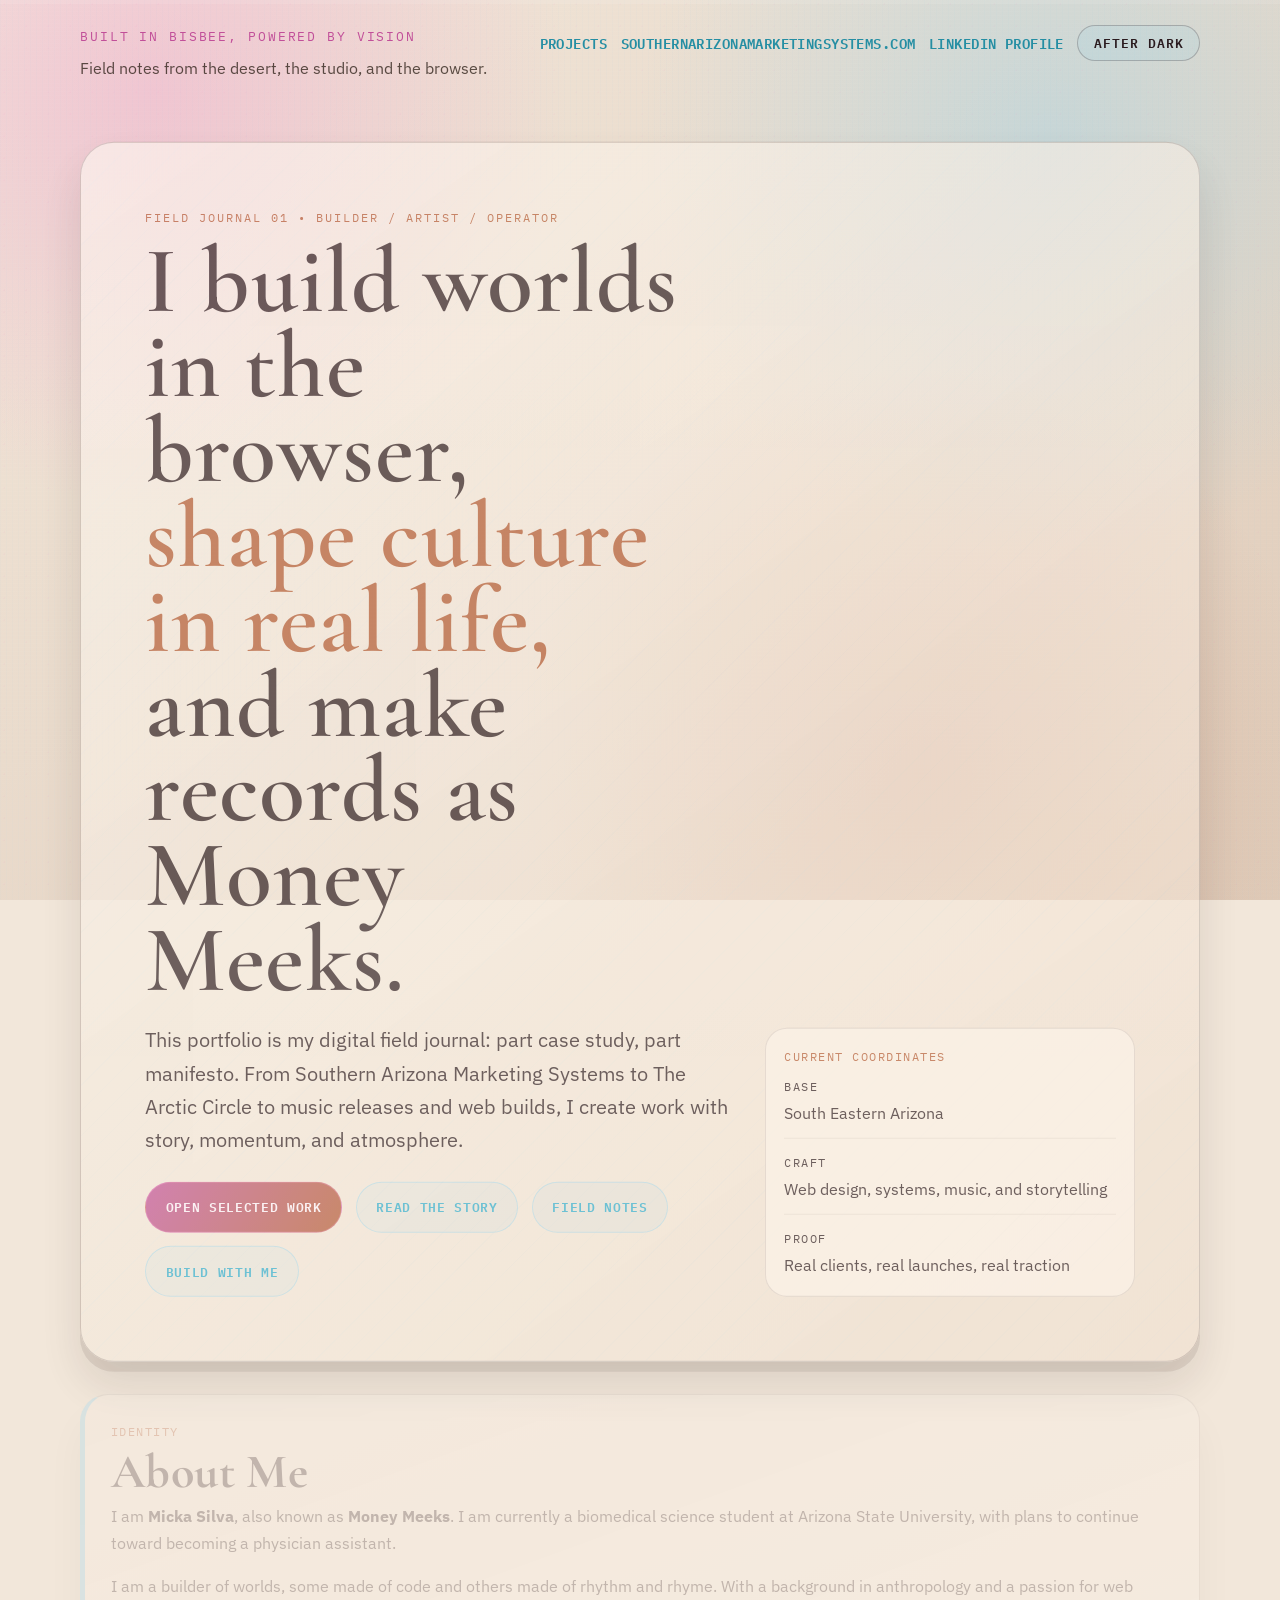
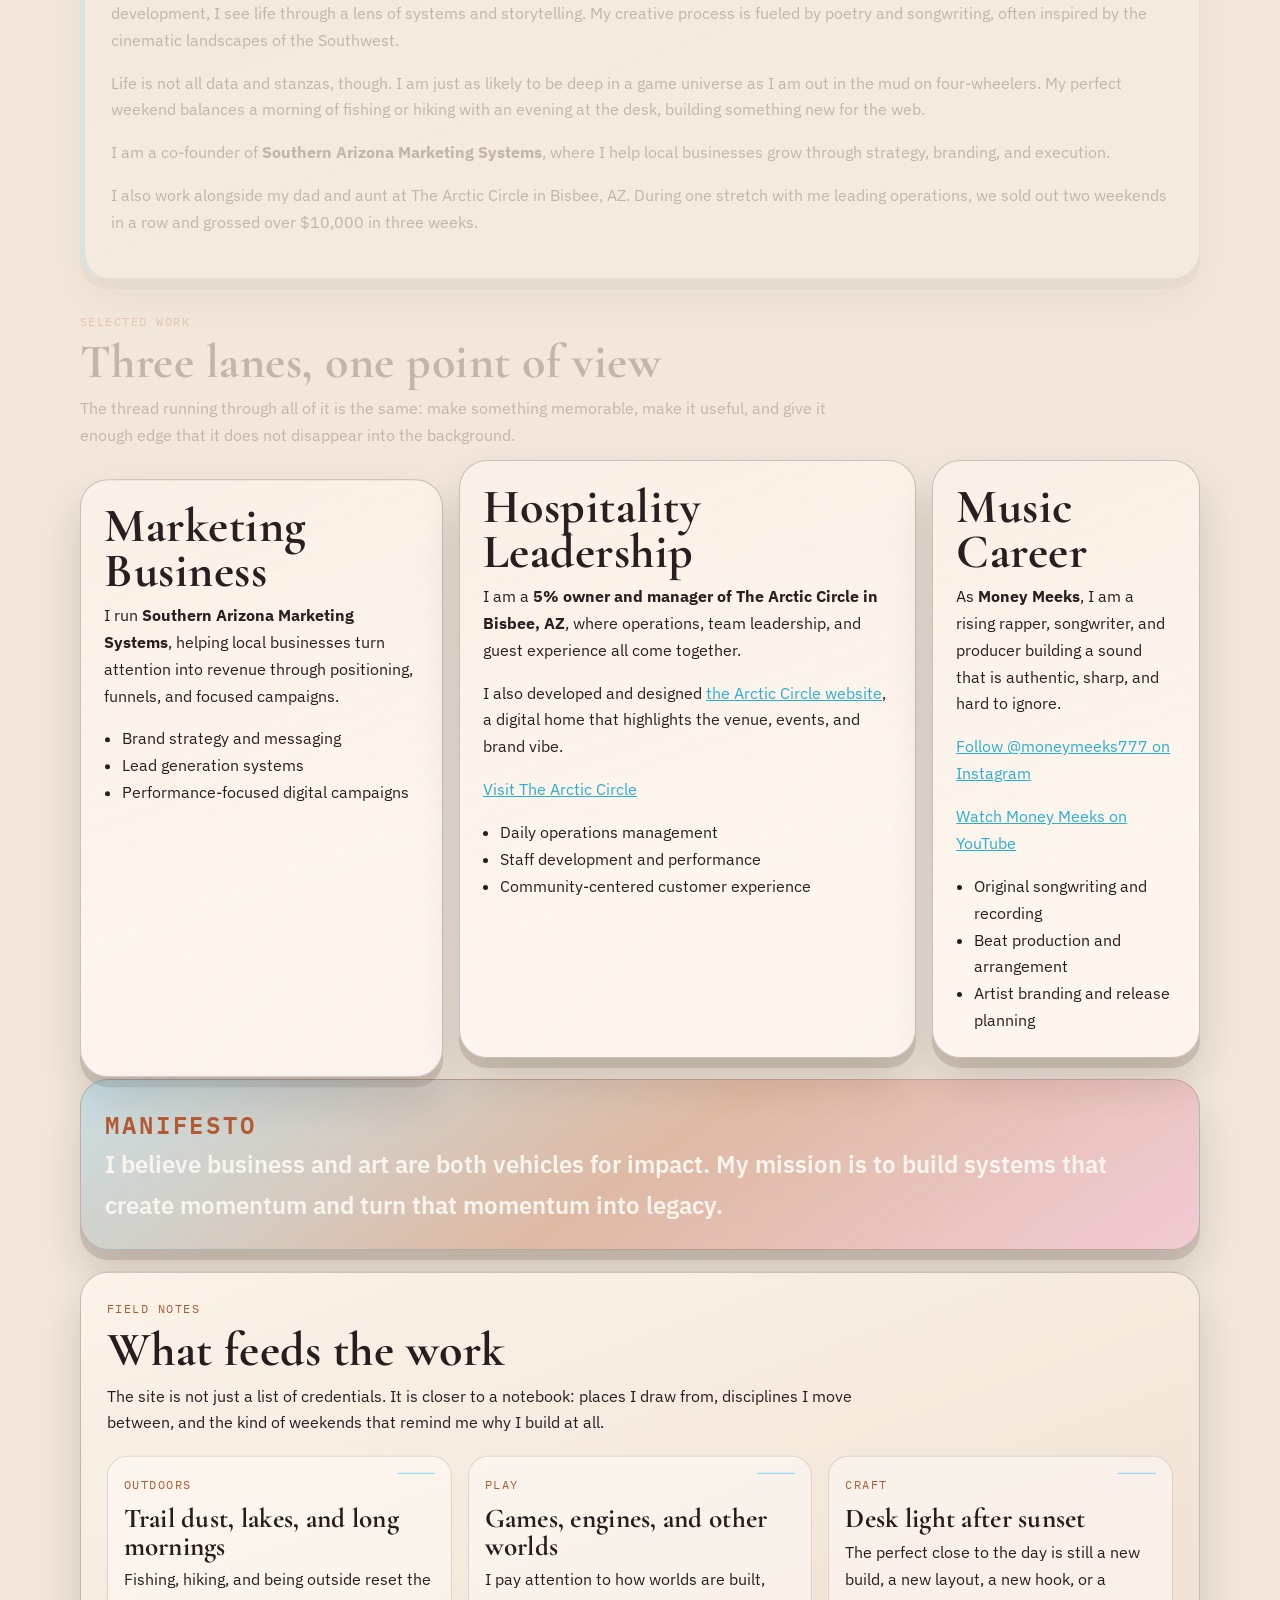
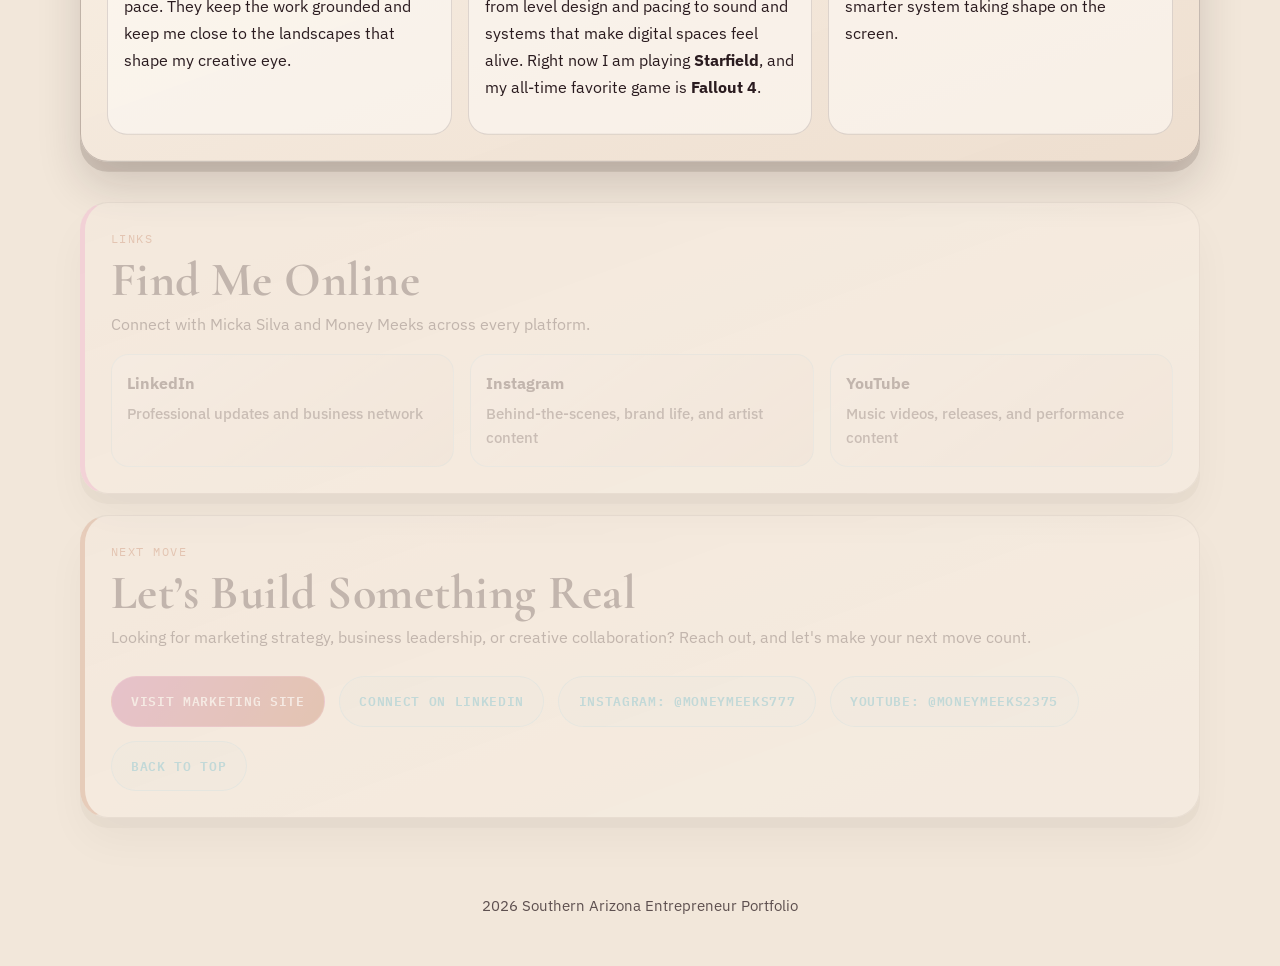
==== commit 1aafcbc6: "portfolio update" ====
--- a/index.html
+++ b/index.html
@@ -12,7 +12,7 @@
     />
     <meta
       name="description"
-      content="Micka Silva (Money Meeks) portfolio: web development, branding, business leadership, and music projects from Bisbee, Arizona."
+      content="Micka Silva (Money Meeks) portfolio: web development, branding, business leadership, and music projects from South Eastern Arizona."
     />
     <meta property="og:type" content="website" />
     <meta property="og:site_name" content="Micka Silva Portfolio" />
@@ -42,7 +42,7 @@
         "@type": "Person",
         "name": "Micka Silva",
         "alternateName": "Money Meeks",
-        "description": "Web developer, marketer, operator, and music artist based in Bisbee, Arizona.",
+        "description": "Web developer, marketer, operator, and music artist based in South Eastern Arizona.",
         "jobTitle": "Web Developer and Creative Operator",
         "address": {
           "@type": "PostalAddress",
@@ -116,7 +116,7 @@
           <aside class="hero-notes">
             <p class="section-label">Current Coordinates</p>
             <ul class="meta-list">
-              <li><span>Base</span> Bisbee, Arizona</li>
+              <li><span>Base</span> South Eastern Arizona</li>
               <li><span>Craft</span> Web design, systems, music, and storytelling</li>
               <li><span>Proof</span> Real clients, real launches, real traction</li>
             </ul>
--- a/styles.css
+++ b/styles.css
@@ -645,6 +645,16 @@
   transform: translateY(0);
 }
 
+main > section.reveal {
+  --scroll-opacity: 1;
+  --scroll-shift: 0px;
+}
+
+main > section.reveal.is-visible {
+  opacity: var(--scroll-opacity);
+  transform: translateY(var(--scroll-shift));
+}
+
 .reveal[data-delay="1"] {
   transition-delay: 90ms;
 }
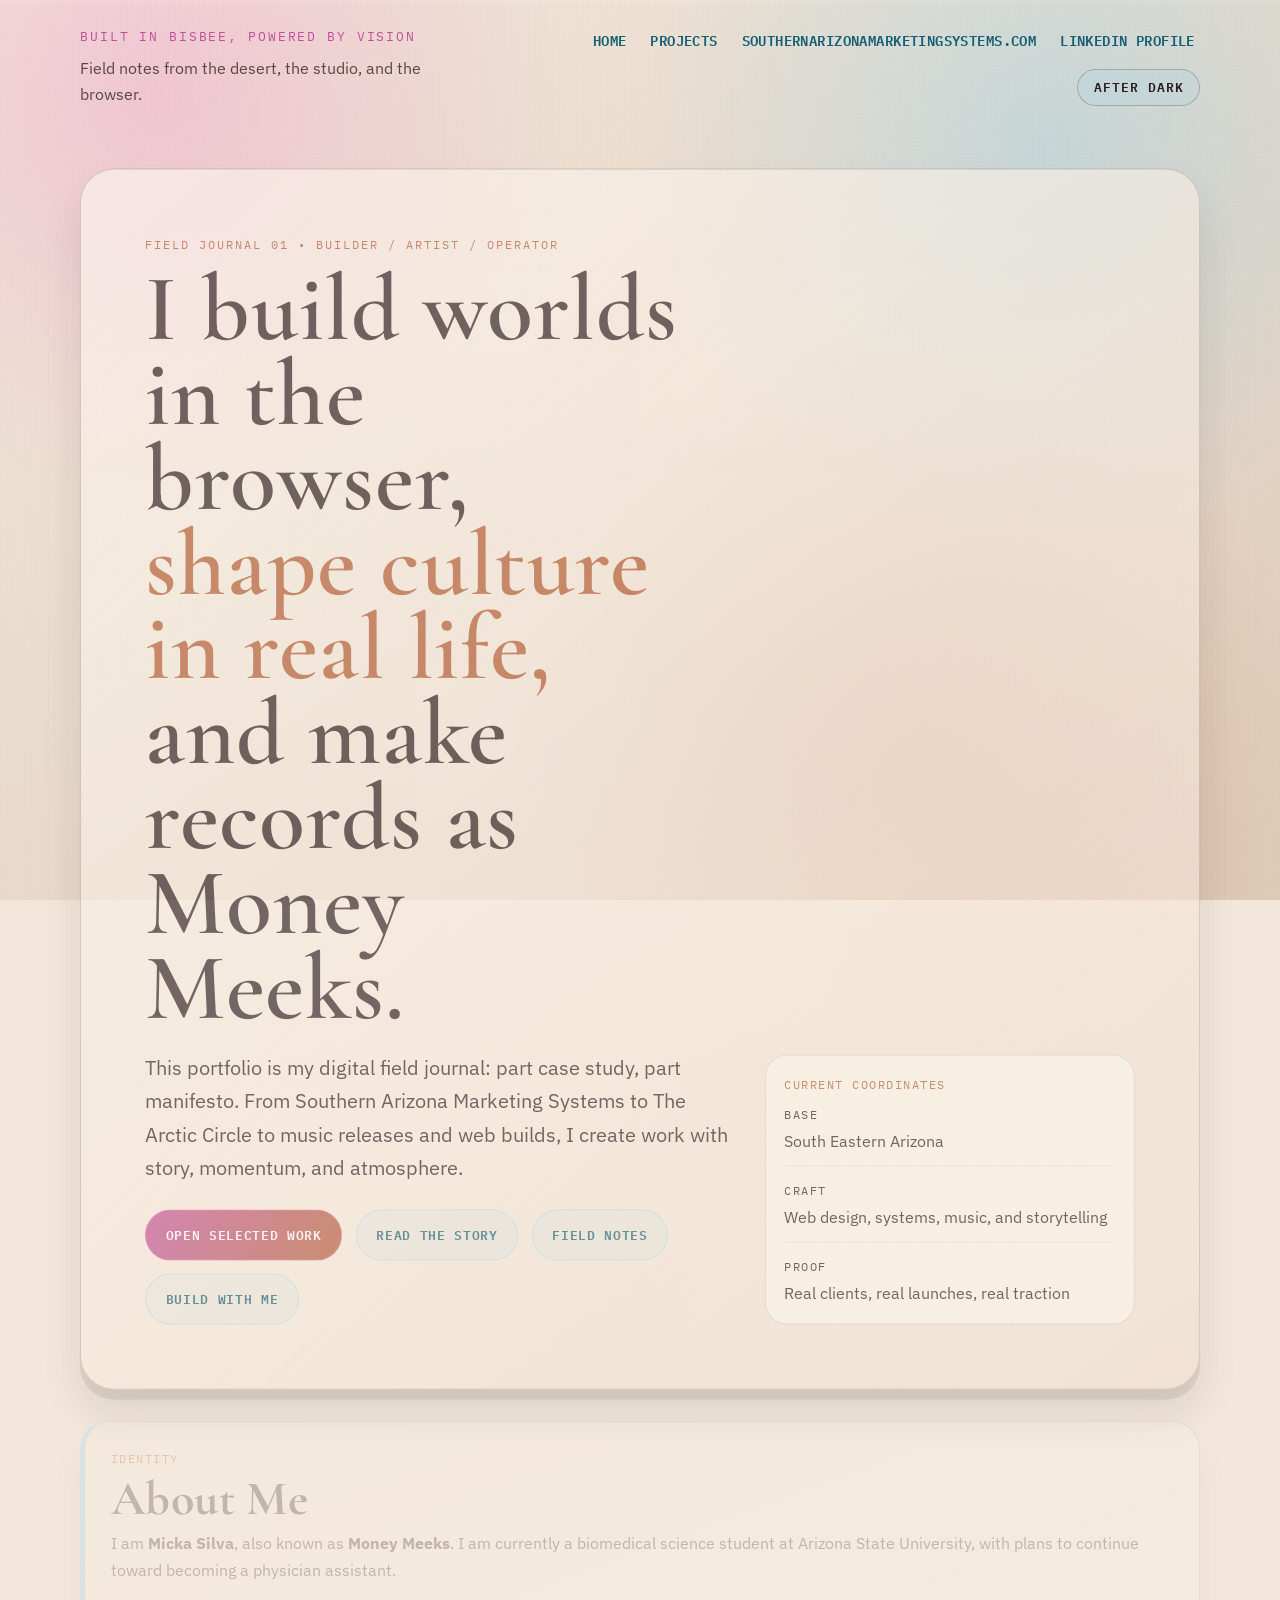
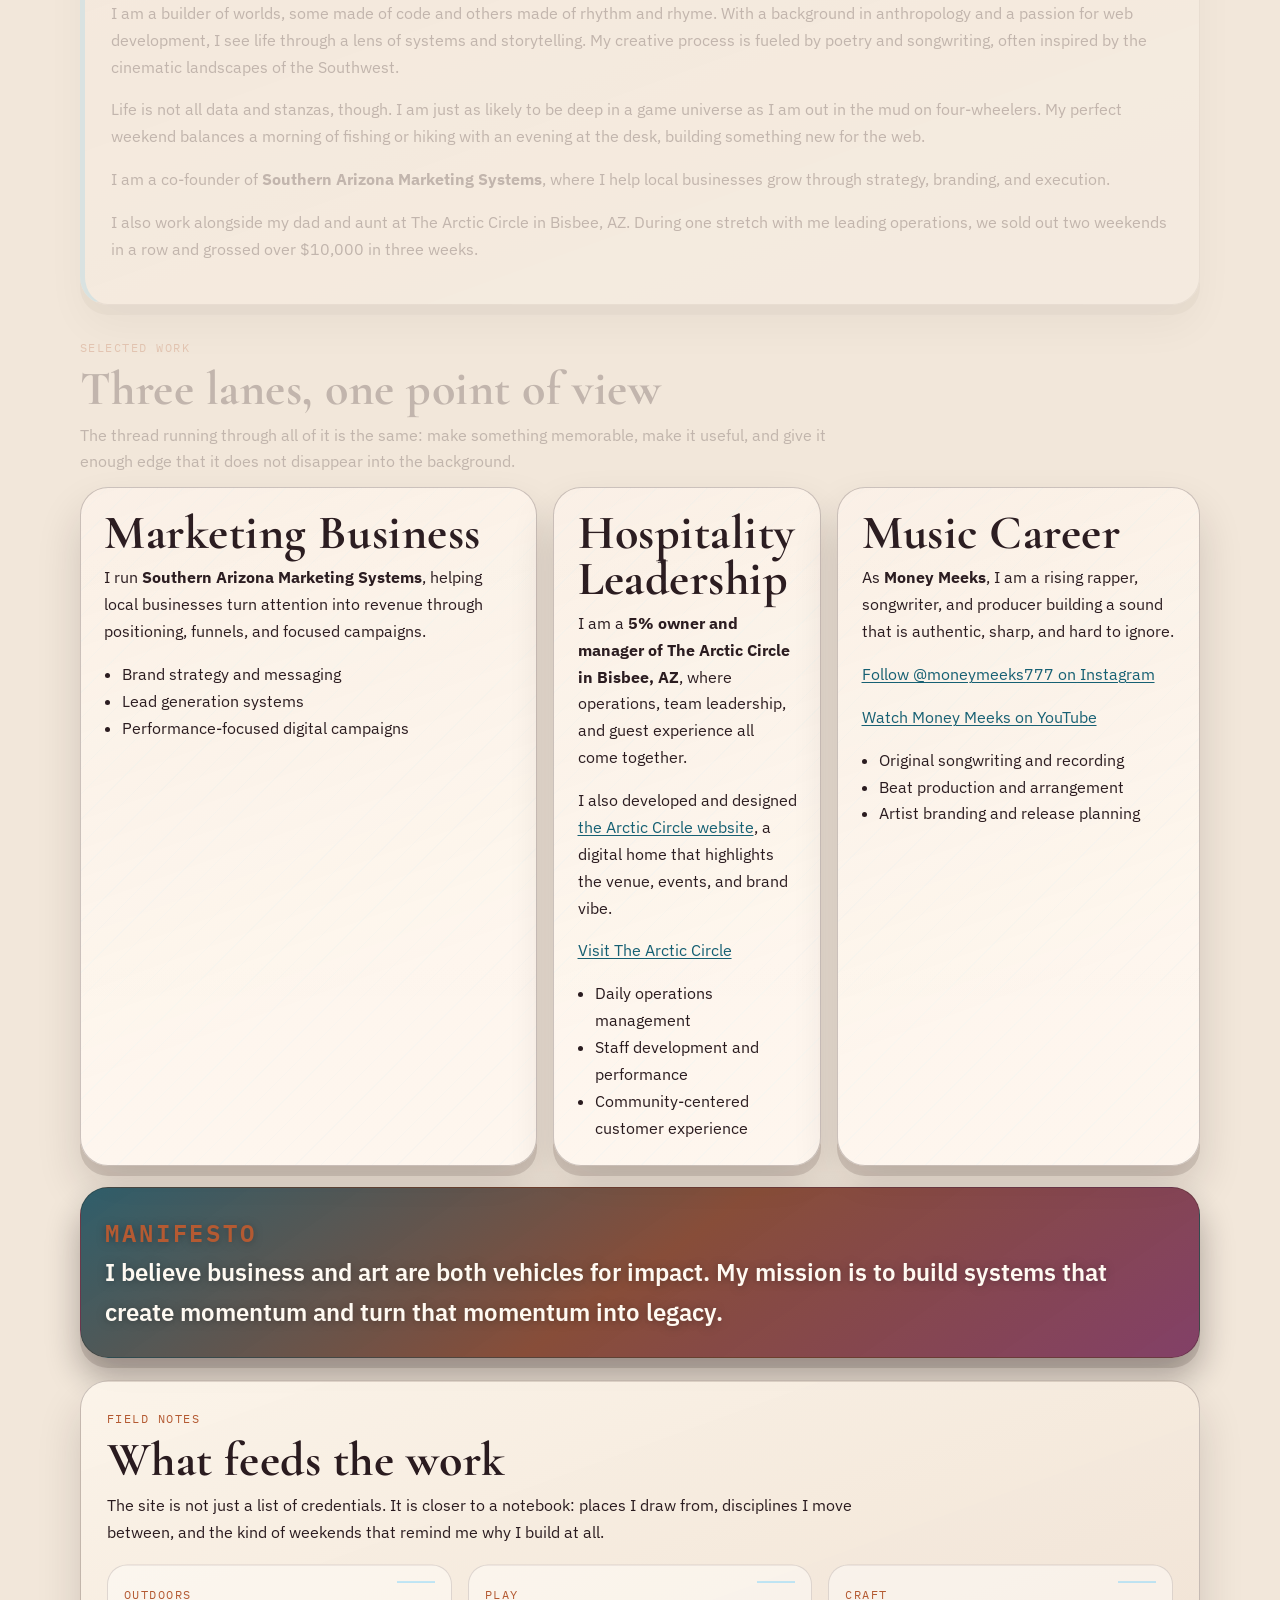
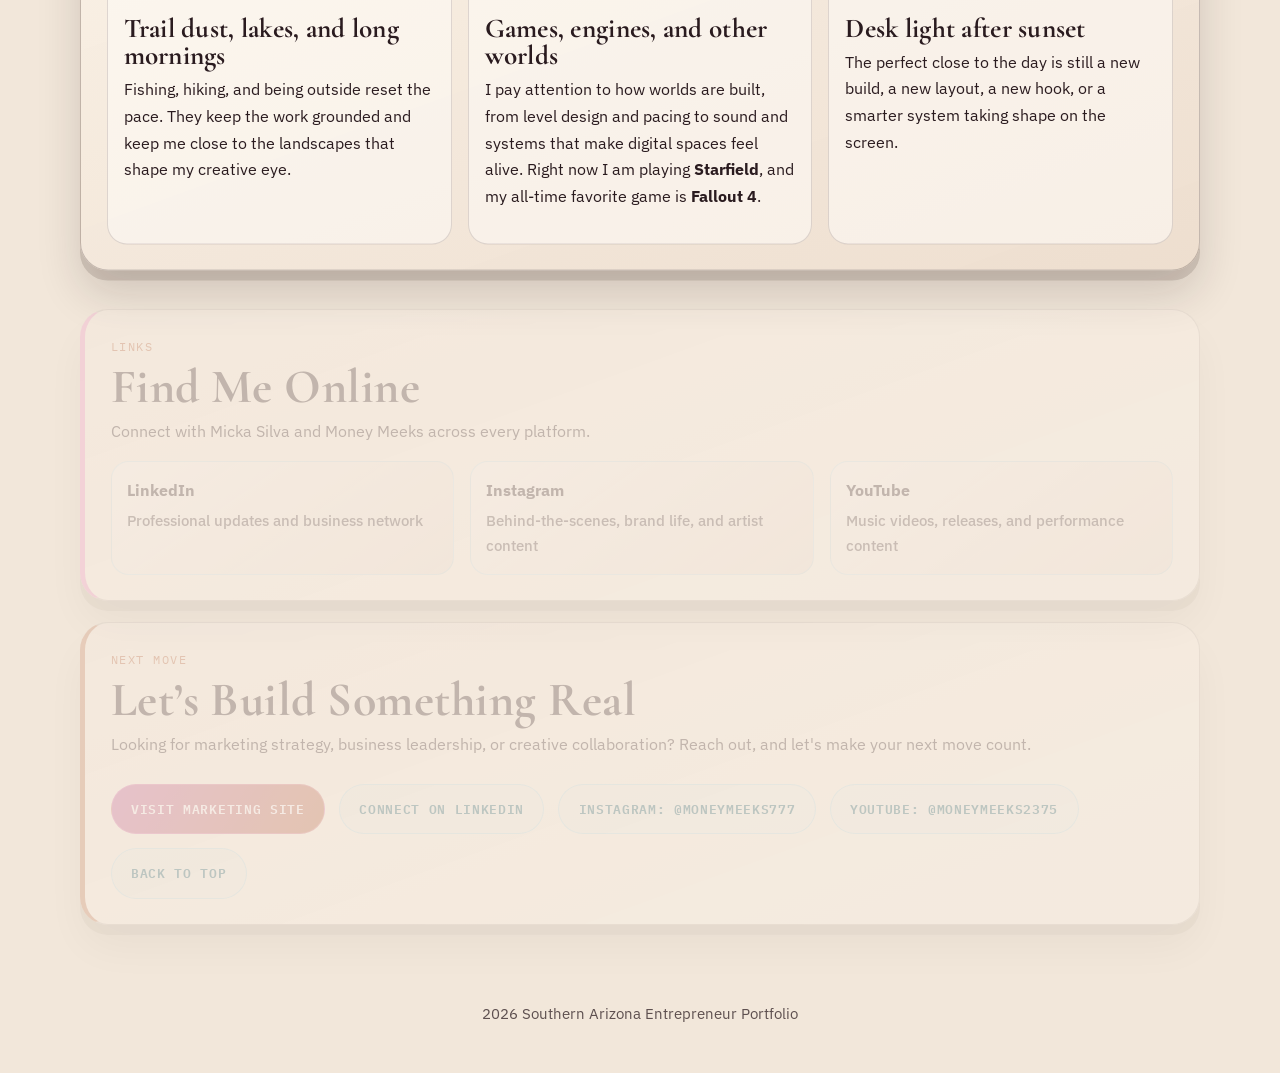
==== commit f9664127: "push the bus" ====
--- a/index.html
+++ b/index.html
@@ -67,6 +67,7 @@
     </script>
   </head>
   <body data-page="home" data-theme="day">
+    <a class="skip-link" href="#main-content">Skip to main content</a>
     <div class="background-layer" aria-hidden="true"></div>
     <div class="page-progress" aria-hidden="true">
       <span class="page-progress-bar"></span>
@@ -79,11 +80,12 @@
       </div>
       <div class="header-actions">
         <nav class="nav-links" aria-label="Primary">
+          <a class="primary-link" href="index.html" aria-current="page">Home</a>
           <a class="primary-link" href="projects.html">Projects</a>
-          <a class="primary-link" href="https://SouthernArizonaMarketingSystems.com" target="_blank" rel="noreferrer"
+          <a class="primary-link" href="https://SouthernArizonaMarketingSystems.com" target="_blank" rel="noopener noreferrer"
             >SouthernArizonaMarketingSystems.com</a
           >
-          <a class="primary-link" href="https://www.linkedin.com/in/michaela-silva-436a8a24b" target="_blank" rel="noreferrer"
+          <a class="primary-link" href="https://www.linkedin.com/in/michaela-silva-436a8a24b" target="_blank" rel="noopener noreferrer"
             >LinkedIn Profile</a
           >
         </nav>
@@ -91,12 +93,12 @@
       </div>
     </header>
 
-    <main>
-      <section class="hero reveal">
+    <main id="main-content" tabindex="-1">
+      <section class="hero reveal" aria-labelledby="home-hero-title">
         <div class="hero-layout">
           <div class="hero-copy">
             <p class="eyebrow">Field Journal 01 • Builder / Artist / Operator</p>
-            <h1>
+            <h1 id="home-hero-title">
               I build worlds in the browser,
               <span>shape culture in real life,</span>
               and make records as Money Meeks.
@@ -124,9 +126,9 @@
         </div>
       </section>
 
-      <section id="about" class="about reveal">
+      <section id="about" class="about reveal" aria-labelledby="about-heading">
         <p class="section-label">Identity</p>
-        <h2>About Me</h2>
+        <h2 id="about-heading">About Me</h2>
         <p>
           I am <strong>Micka Silva</strong>, also known as <strong>Money Meeks</strong>. I am currently a
           biomedical science student at Arizona State University, with plans to continue toward becoming a
@@ -153,16 +155,17 @@
         </p>
       </section>
 
-      <section class="section-intro reveal">
+      <section class="section-intro reveal" aria-labelledby="selected-work-heading">
         <p class="section-label">Selected Work</p>
-        <h2>Three lanes, one point of view</h2>
+        <h2 id="selected-work-heading">Three lanes, one point of view</h2>
         <p>
           The thread running through all of it is the same: make something memorable, make it useful, and give
           it enough edge that it does not disappear into the background.
         </p>
       </section>
 
-      <section id="work" class="grid-section">
+      <section id="work" class="grid-section" aria-labelledby="work-heading">
+        <h2 id="work-heading" class="sr-only">Work Highlights</h2>
         <article class="card reveal">
           <h2>Marketing Business</h2>
           <p>
@@ -184,11 +187,11 @@
           </p>
           <p>
             I also developed and designed
-            <a href="https://arcticcirclebisbeeaz.com/" target="_blank" rel="noreferrer">the Arctic Circle website</a>,
+            <a href="https://arcticcirclebisbeeaz.com/" target="_blank" rel="noopener noreferrer">the Arctic Circle website</a>,
             a digital home that highlights the venue, events, and brand vibe.
           </p>
           <p>
-            <a href="https://arcticcirclebisbeeaz.com/" target="_blank" rel="noreferrer">Visit The Arctic Circle</a>
+            <a href="https://arcticcirclebisbeeaz.com/" target="_blank" rel="noopener noreferrer">Visit The Arctic Circle</a>
           </p>
           <ul>
             <li>Daily operations management</li>
@@ -204,10 +207,10 @@
             that is authentic, sharp, and hard to ignore.
           </p>
           <p>
-            <a href="https://www.instagram.com/moneymeeks777/" target="_blank" rel="noreferrer">Follow @moneymeeks777 on Instagram</a>
-          </p>
-          <p>
-            <a href="https://youtube.com/@moneymeeks2375?si=qXHFbJ45Eas8tCo8" target="_blank" rel="noreferrer">Watch Money Meeks on YouTube</a>
+            <a href="https://www.instagram.com/moneymeeks777/" target="_blank" rel="noopener noreferrer">Follow @moneymeeks777 on Instagram</a>
+          </p>
+          <p>
+            <a href="https://youtube.com/@moneymeeks2375?si=qXHFbJ45Eas8tCo8" target="_blank" rel="noopener noreferrer">Watch Money Meeks on YouTube</a>
           </p>
           <ul>
             <li>Original songwriting and recording</li>
@@ -217,7 +220,8 @@
         </article>
       </section>
 
-      <section class="statement reveal">
+      <section class="statement reveal" aria-labelledby="manifesto-heading">
+        <h2 id="manifesto-heading" class="sr-only">Manifesto</h2>
         <p class="section-label">Manifesto</p>
         <p>
           I believe business and art are both vehicles for impact. My mission is to build systems that create
@@ -225,10 +229,10 @@
         </p>
       </section>
 
-      <section id="field-notes" class="field-notes reveal">
+      <section id="field-notes" class="field-notes reveal" aria-labelledby="field-notes-heading">
         <div class="section-intro">
           <p class="section-label">Field Notes</p>
-          <h2>What feeds the work</h2>
+          <h2 id="field-notes-heading">What feeds the work</h2>
           <p>
             The site is not just a list of credentials. It is closer to a notebook: places I draw from,
             disciplines I move between, and the kind of weekends that remind me why I build at all.
@@ -263,47 +267,47 @@
         </div>
       </section>
 
-      <section id="social" class="social reveal">
+      <section id="social" class="social reveal" aria-labelledby="social-heading">
         <p class="section-label">Links</p>
-        <h2>Find Me Online</h2>
+        <h2 id="social-heading">Find Me Online</h2>
         <p>Connect with Micka Silva and Money Meeks across every platform.</p>
         <div class="social-grid">
-          <a class="social-link" href="https://www.linkedin.com/in/michaela-silva-436a8a24b" target="_blank" rel="noreferrer">
+          <a class="social-link" href="https://www.linkedin.com/in/michaela-silva-436a8a24b" target="_blank" rel="noopener noreferrer">
             LinkedIn
             <span>Professional updates and business network</span>
           </a>
-          <a class="social-link" href="https://www.instagram.com/moneymeeks777/" target="_blank" rel="noreferrer">
+          <a class="social-link" href="https://www.instagram.com/moneymeeks777/" target="_blank" rel="noopener noreferrer">
             Instagram
             <span>Behind-the-scenes, brand life, and artist content</span>
           </a>
-          <a class="social-link" href="https://youtube.com/@moneymeeks2375?si=qXHFbJ45Eas8tCo8" target="_blank" rel="noreferrer">
+          <a class="social-link" href="https://youtube.com/@moneymeeks2375?si=qXHFbJ45Eas8tCo8" target="_blank" rel="noopener noreferrer">
             YouTube
             <span>Music videos, releases, and performance content</span>
           </a>
         </div>
       </section>
 
-      <section id="contact" class="contact reveal">
+      <section id="contact" class="contact reveal" aria-labelledby="contact-heading">
         <p class="section-label">Next Move</p>
-        <h2>Let’s Build Something Real</h2>
+        <h2 id="contact-heading">Let’s Build Something Real</h2>
         <p>
           Looking for marketing strategy, business leadership, or creative collaboration? Reach out, and let's
           make your next move count.
         </p>
         <div class="contact-actions">
-          <a class="btn btn-solid" href="https://SouthernArizonaMarketingSystems.com" target="_blank" rel="noreferrer"
+          <a class="btn btn-solid" href="https://SouthernArizonaMarketingSystems.com" target="_blank" rel="noopener noreferrer"
             >Visit Marketing Site</a
           >
-          <a class="btn btn-ghost" href="https://www.linkedin.com/in/michaela-silva-436a8a24b" target="_blank" rel="noreferrer"
+          <a class="btn btn-ghost" href="https://www.linkedin.com/in/michaela-silva-436a8a24b" target="_blank" rel="noopener noreferrer"
             >Connect on LinkedIn</a
           >
-          <a class="btn btn-ghost" href="https://www.instagram.com/moneymeeks777/" target="_blank" rel="noreferrer"
+          <a class="btn btn-ghost" href="https://www.instagram.com/moneymeeks777/" target="_blank" rel="noopener noreferrer"
             >Instagram: @moneymeeks777</a
           >
-          <a class="btn btn-ghost" href="https://youtube.com/@moneymeeks2375?si=qXHFbJ45Eas8tCo8" target="_blank" rel="noreferrer"
+          <a class="btn btn-ghost" href="https://youtube.com/@moneymeeks2375?si=qXHFbJ45Eas8tCo8" target="_blank" rel="noopener noreferrer"
             >YouTube: @moneymeeks2375</a
           >
-          <a class="btn btn-ghost" href="#top">Back to Top</a>
+          <a class="btn btn-ghost" href="#top" aria-label="Back to top of page">Back to Top</a>
         </div>
       </section>
     </main>
--- a/styles.css
+++ b/styles.css
@@ -4,11 +4,12 @@
   --paper-deep: #dfcbb9;
   --stone: #8d7665;
   --clay: #b45a32;
-  --sage: #258ea3;
+  --sage: #155f72;
   --pine: #c14f99;
   --night: #09070c;
-  --neon-cyan: #2aaed1;
+  --neon-cyan: #1e6f86;
   --neon-magenta: #c14f99;
+  --focus-ring: #0d728c;
   --mist: rgba(255, 247, 238, 0.74);
   --line: rgba(42, 27, 31, 0.14);
   --line-strong: rgba(42, 27, 31, 0.24);
@@ -26,11 +27,12 @@
   --paper-deep: #13101a;
   --stone: #bca28a;
   --clay: #d06d3f;
-  --sage: #7ad9cc;
+  --sage: #9cf1e5;
   --pine: #ff8cd7;
   --night: #040308;
-  --neon-cyan: #78ddff;
+  --neon-cyan: #8ce7ff;
   --neon-magenta: #ff8cd7;
+  --focus-ring: #8ce7ff;
   --mist: rgba(18, 14, 24, 0.74);
   --line: rgba(244, 237, 248, 0.14);
   --line-strong: rgba(244, 237, 248, 0.24);
@@ -53,9 +55,42 @@
   color: var(--ink);
   background: var(--paper);
   font-family: "IBM Plex Sans", sans-serif;
+  font-size: 1rem;
   line-height: 1.68;
   overflow-x: hidden;
   transition: background-color 220ms ease, color 220ms ease;
+}
+
+.skip-link {
+  position: absolute;
+  left: 1rem;
+  top: 0.45rem;
+  transform: translateY(-140%);
+  padding: 0.6rem 0.85rem;
+  border-radius: 10px;
+  background: #0e2e39;
+  color: #f6fcff;
+  font: 600 0.88rem/1 "IBM Plex Mono", monospace;
+  text-decoration: none;
+  z-index: 100;
+}
+
+.skip-link:focus-visible {
+  transform: translateY(0);
+  outline: 2px solid var(--focus-ring);
+  outline-offset: 2px;
+}
+
+.sr-only {
+  position: absolute;
+  width: 1px;
+  height: 1px;
+  padding: 0;
+  margin: -1px;
+  overflow: hidden;
+  clip: rect(0, 0, 0, 0);
+  white-space: nowrap;
+  border: 0;
 }
 
 .background-layer {
@@ -153,6 +188,7 @@
   font: 600 0.88rem/1 "IBM Plex Mono", monospace;
   letter-spacing: 0.03em;
   text-transform: uppercase;
+  padding: 0.5rem 0.32rem;
   border-bottom: 1px solid transparent;
   transition: color 180ms ease, border-color 180ms ease;
 }
@@ -385,7 +421,7 @@
 .btn-ghost {
   background: rgba(88, 201, 255, 0.07);
   border-color: rgba(88, 201, 255, 0.32);
-  color: var(--neon-cyan);
+  color: var(--sage);
 }
 
 .btn-ghost:hover {
@@ -510,19 +546,22 @@
   margin-top: 1.3rem;
   padding: 1.5rem;
   border-radius: var(--radius-lg);
-  border: 1px solid rgba(37, 24, 15, 0.18);
-  background: linear-gradient(145deg, rgba(88, 201, 255, 0.26), rgba(180, 90, 50, 0.32), rgba(240, 108, 194, 0.22));
-  color: #f8f5ef;
+  border: 1px solid rgba(37, 24, 15, 0.26);
+  background: linear-gradient(145deg, rgba(26, 79, 94, 0.9), rgba(120, 56, 34, 0.88), rgba(112, 36, 84, 0.86));
+  color: #fffaf2;
+  box-shadow: 0 20px 34px rgba(18, 9, 12, 0.32), var(--shadow-hard);
 }
 
 body[data-theme="night"] .statement {
-  background: linear-gradient(145deg, rgba(88, 201, 255, 0.2), rgba(180, 90, 50, 0.22), rgba(240, 108, 194, 0.24));
+  border-color: rgba(244, 237, 248, 0.28);
+  background: linear-gradient(145deg, rgba(32, 96, 114, 0.84), rgba(130, 60, 37, 0.82), rgba(122, 39, 94, 0.84));
 }
 
 .statement p {
   margin: 0;
   font-size: clamp(1.08rem, 2.7vw, 1.5rem);
   font-weight: 600;
+  text-shadow: 0 1px 10px rgba(0, 0, 0, 0.34);
 }
 
 .field-notes {
@@ -608,19 +647,30 @@
 }
 
 a {
-  color: var(--neon-cyan);
+  color: var(--sage);
+  text-decoration-thickness: 0.08em;
+  text-underline-offset: 0.12em;
 }
 
 a:hover {
   color: var(--neon-magenta);
+}
+
+body[data-theme="night"] a:hover {
+  color: #ff9fe0;
 }
 
 a:focus-visible,
 .btn:focus-visible,
 .mode-toggle:focus-visible,
-.primary-link:focus-visible {
-  outline: 2px solid var(--neon-cyan);
+.primary-link:focus-visible,
+.social-link:focus-visible {
+  outline: 2px solid var(--focus-ring);
   outline-offset: 3px;
+}
+
+main:focus-visible {
+  outline: none;
 }
 
 footer {
@@ -717,6 +767,13 @@
     justify-content: flex-start;
   }
 
+  .primary-link,
+  .mode-toggle,
+  .btn,
+  .social-link {
+    min-height: 44px;
+  }
+
   .grid-section,
   .projects-grid,
   .social-grid,
@@ -748,3 +805,42 @@
     padding: 1.25rem;
   }
 }
+
+@media (max-width: 480px) {
+  .hero-cta .btn,
+  .contact-actions .btn {
+    width: 100%;
+    justify-content: center;
+    text-align: center;
+  }
+
+  .site-header,
+  main {
+    width: min(1120px, 94vw);
+  }
+}
+
+@media (prefers-contrast: more) {
+  .card,
+  .project-card,
+  .hero,
+  .about,
+  .contact,
+  .social,
+  .field-notes,
+  .statement {
+    border-width: 2px;
+  }
+
+  a,
+  .primary-link,
+  .btn-ghost {
+    color: #0f4e61;
+  }
+
+  body[data-theme="night"] a,
+  body[data-theme="night"] .primary-link,
+  body[data-theme="night"] .btn-ghost {
+    color: #b6f8ef;
+  }
+}
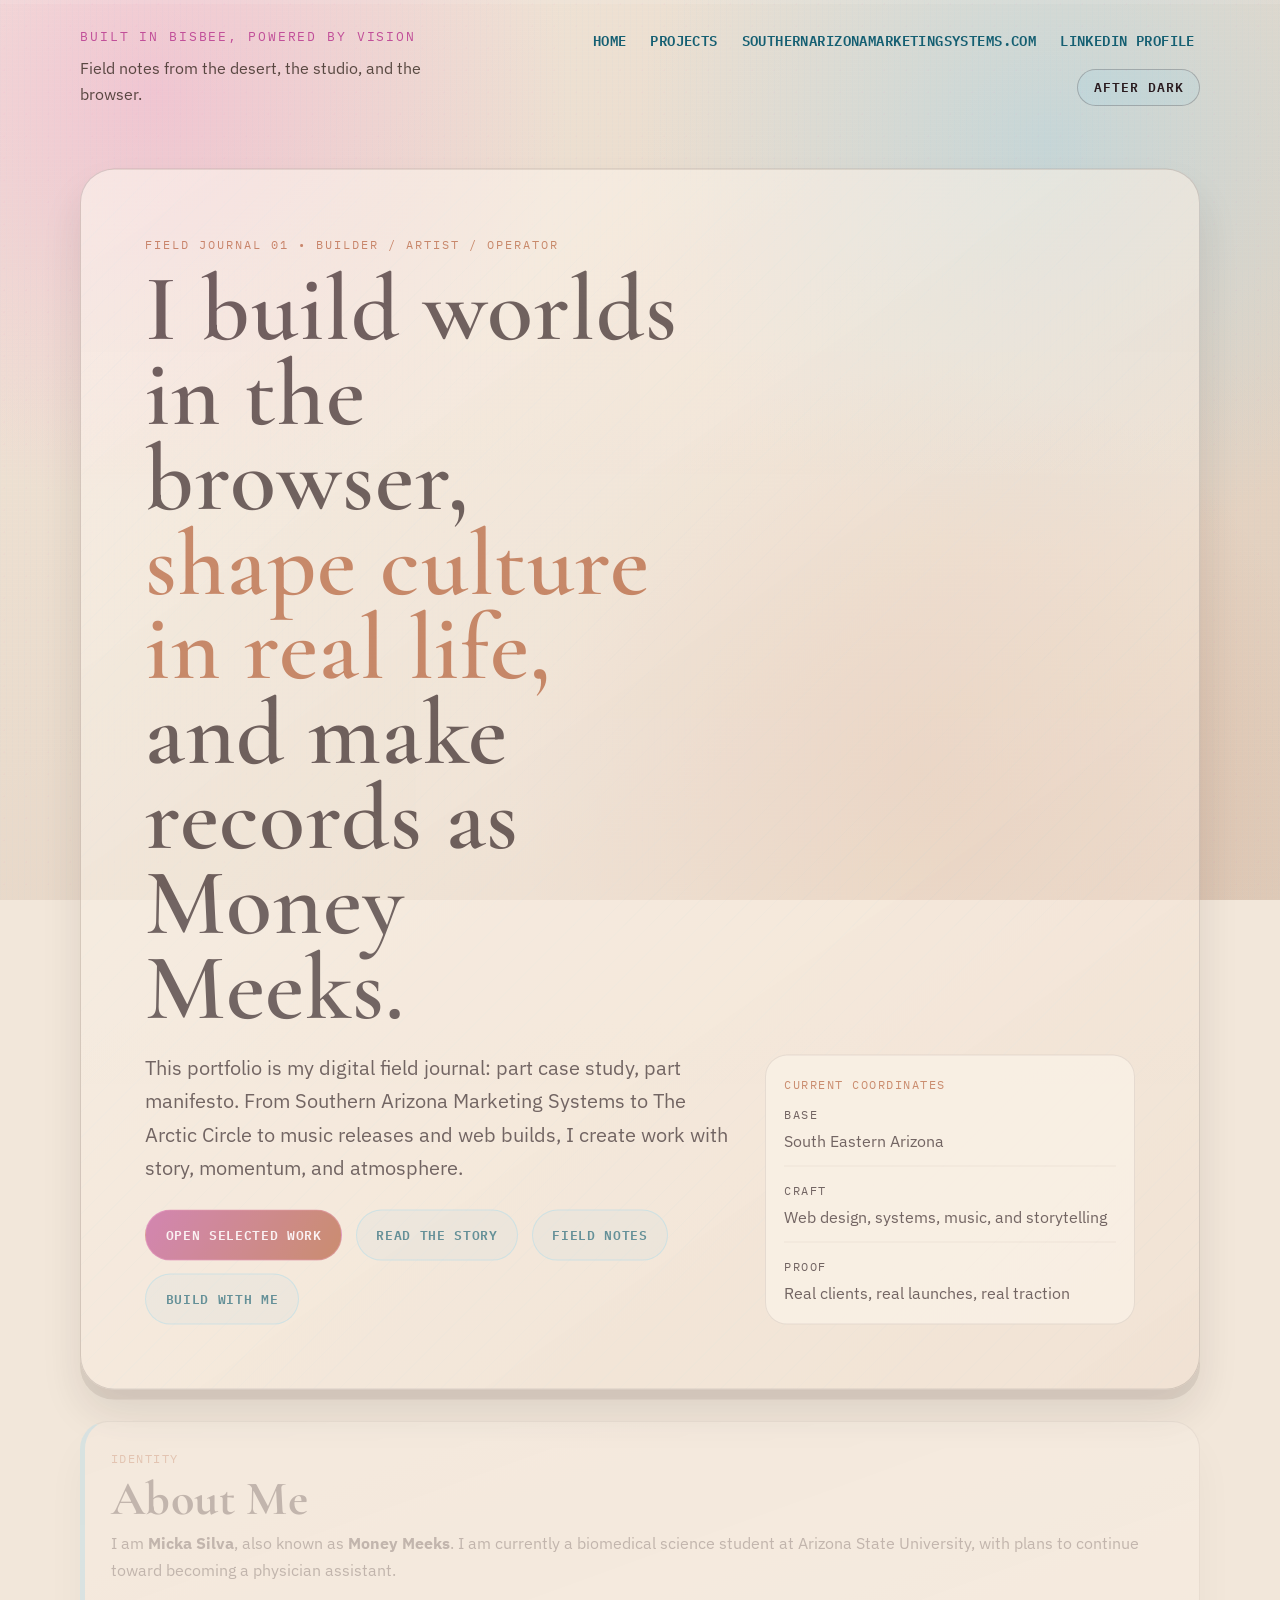
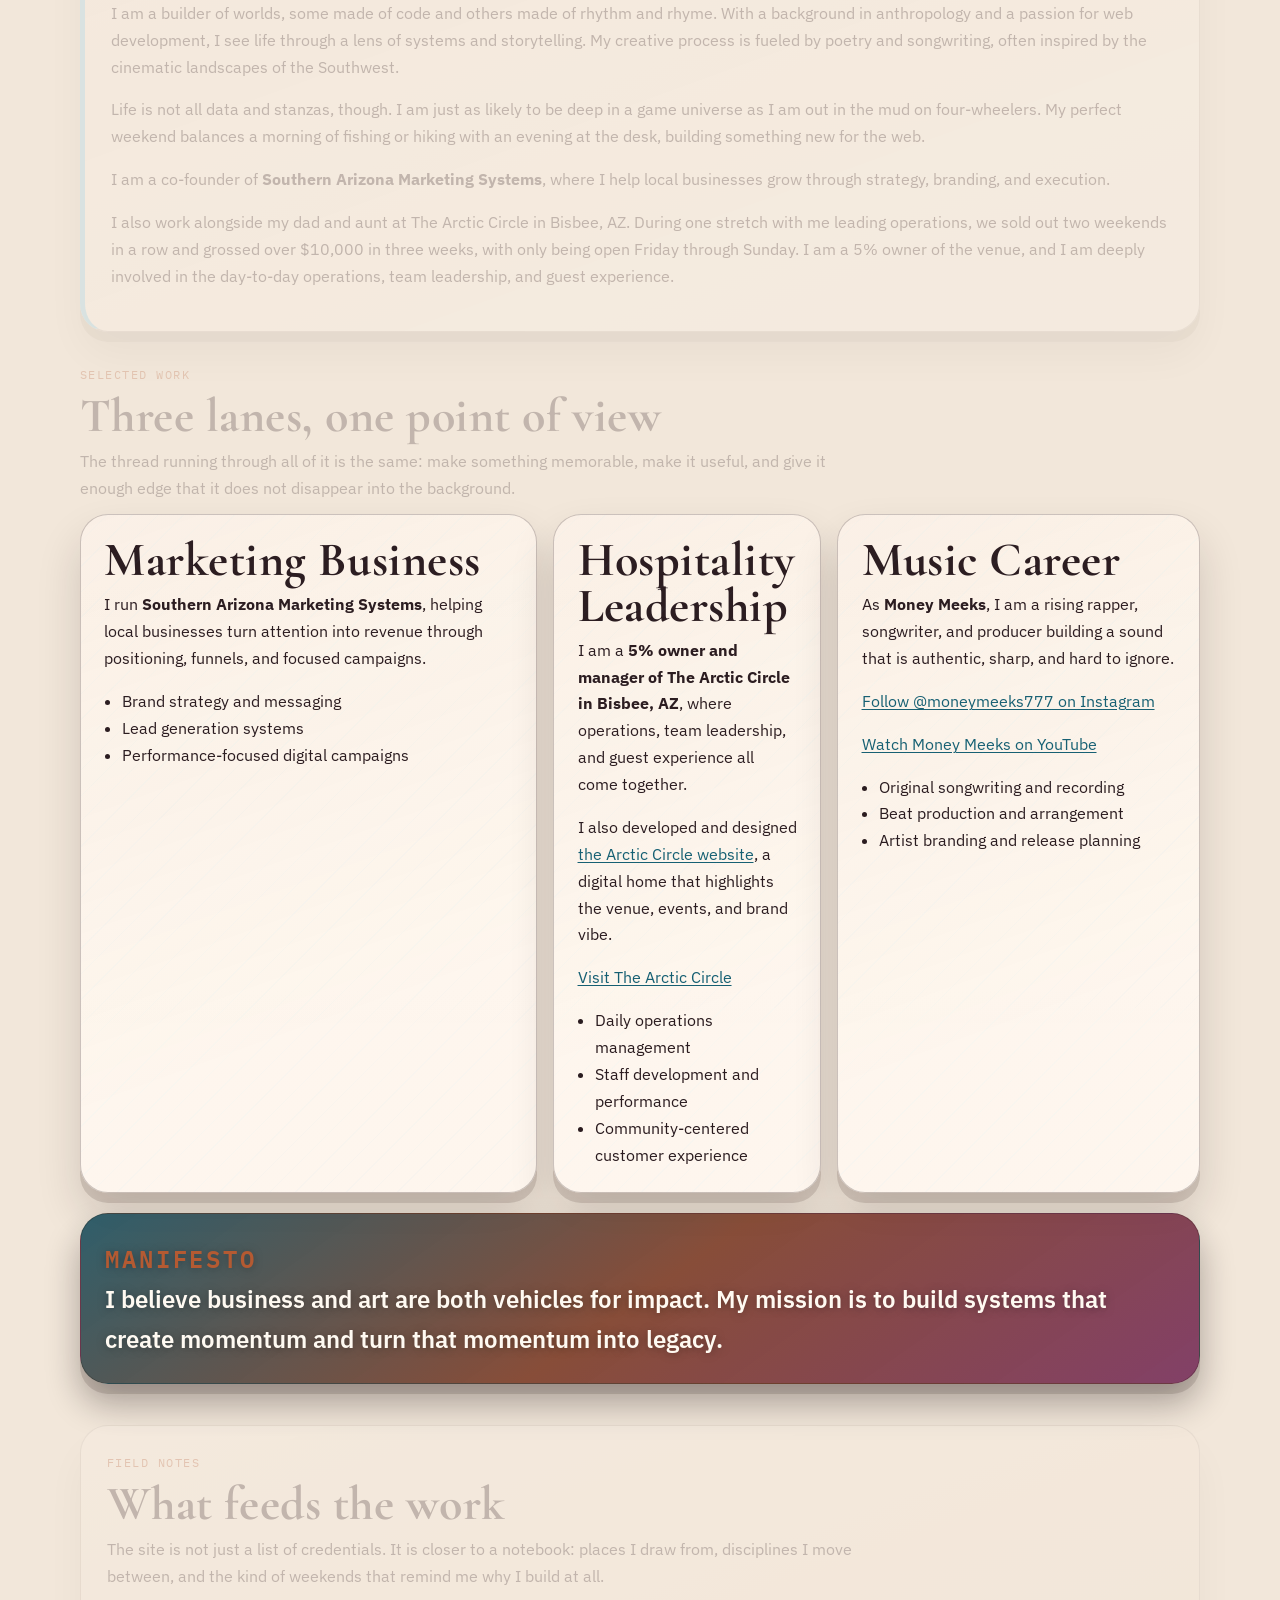
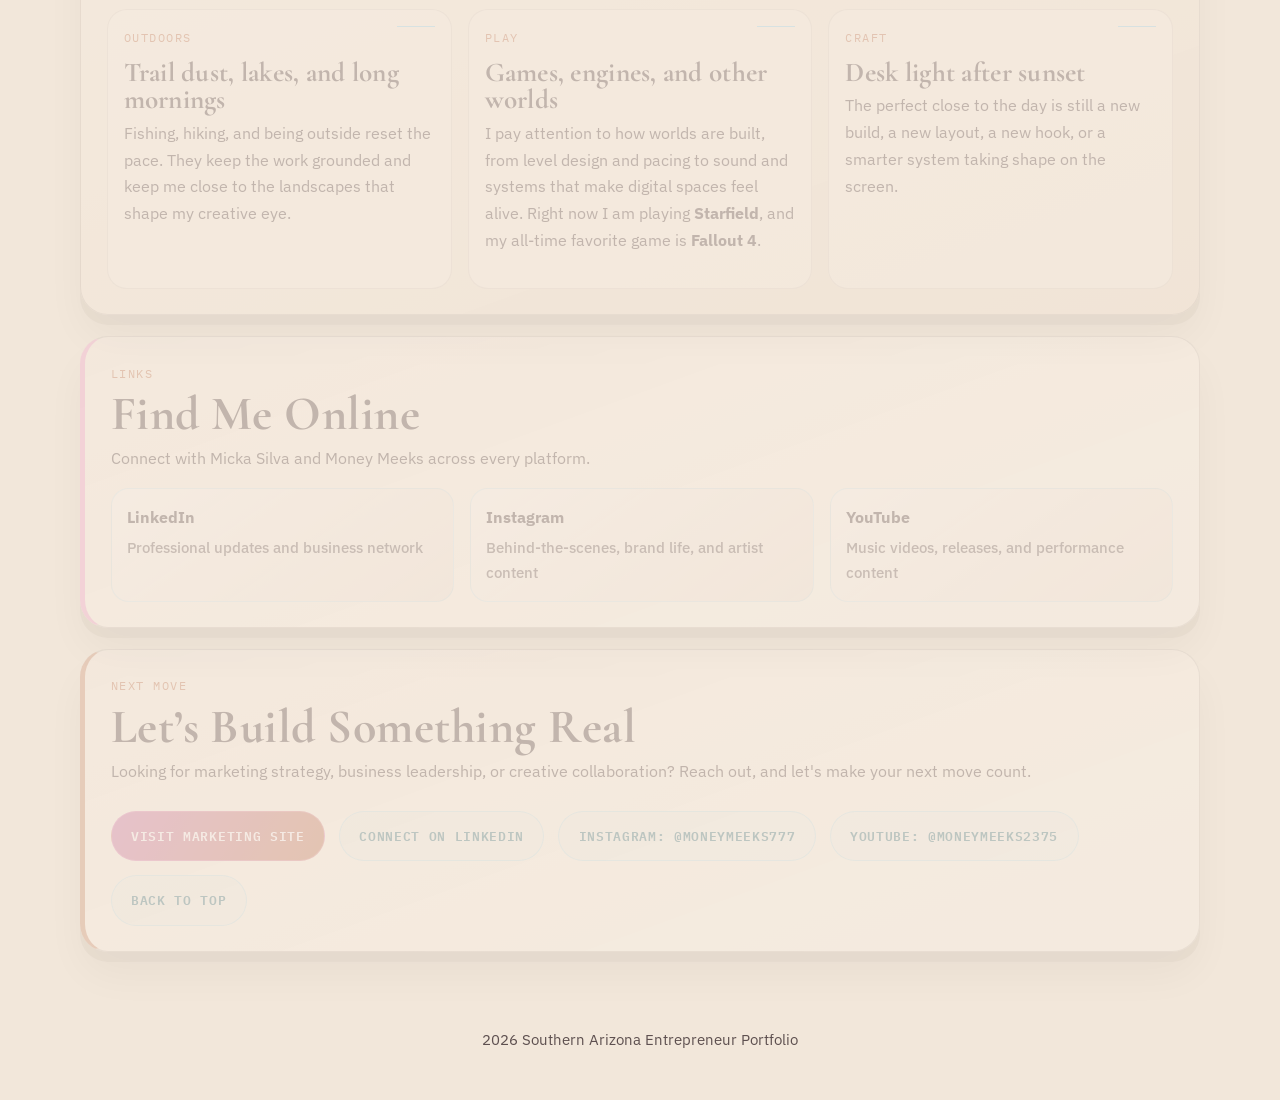
==== commit d2f71630: "content change" ====
--- a/index.html
+++ b/index.html
@@ -151,7 +151,7 @@
         </p>
         <p>
           I also work alongside my dad and aunt at The Arctic Circle in Bisbee, AZ. During one stretch with me
-          leading operations, we sold out two weekends in a row and grossed over $10,000 in three weeks.
+          leading operations, we sold out two weekends in a row and grossed over $10,000 in three weeks, with only being open Friday through Sunday. I am a 5% owner of the venue, and I am deeply involved in the day-to-day operations, team leadership, and guest experience.
         </p>
       </section>
 
